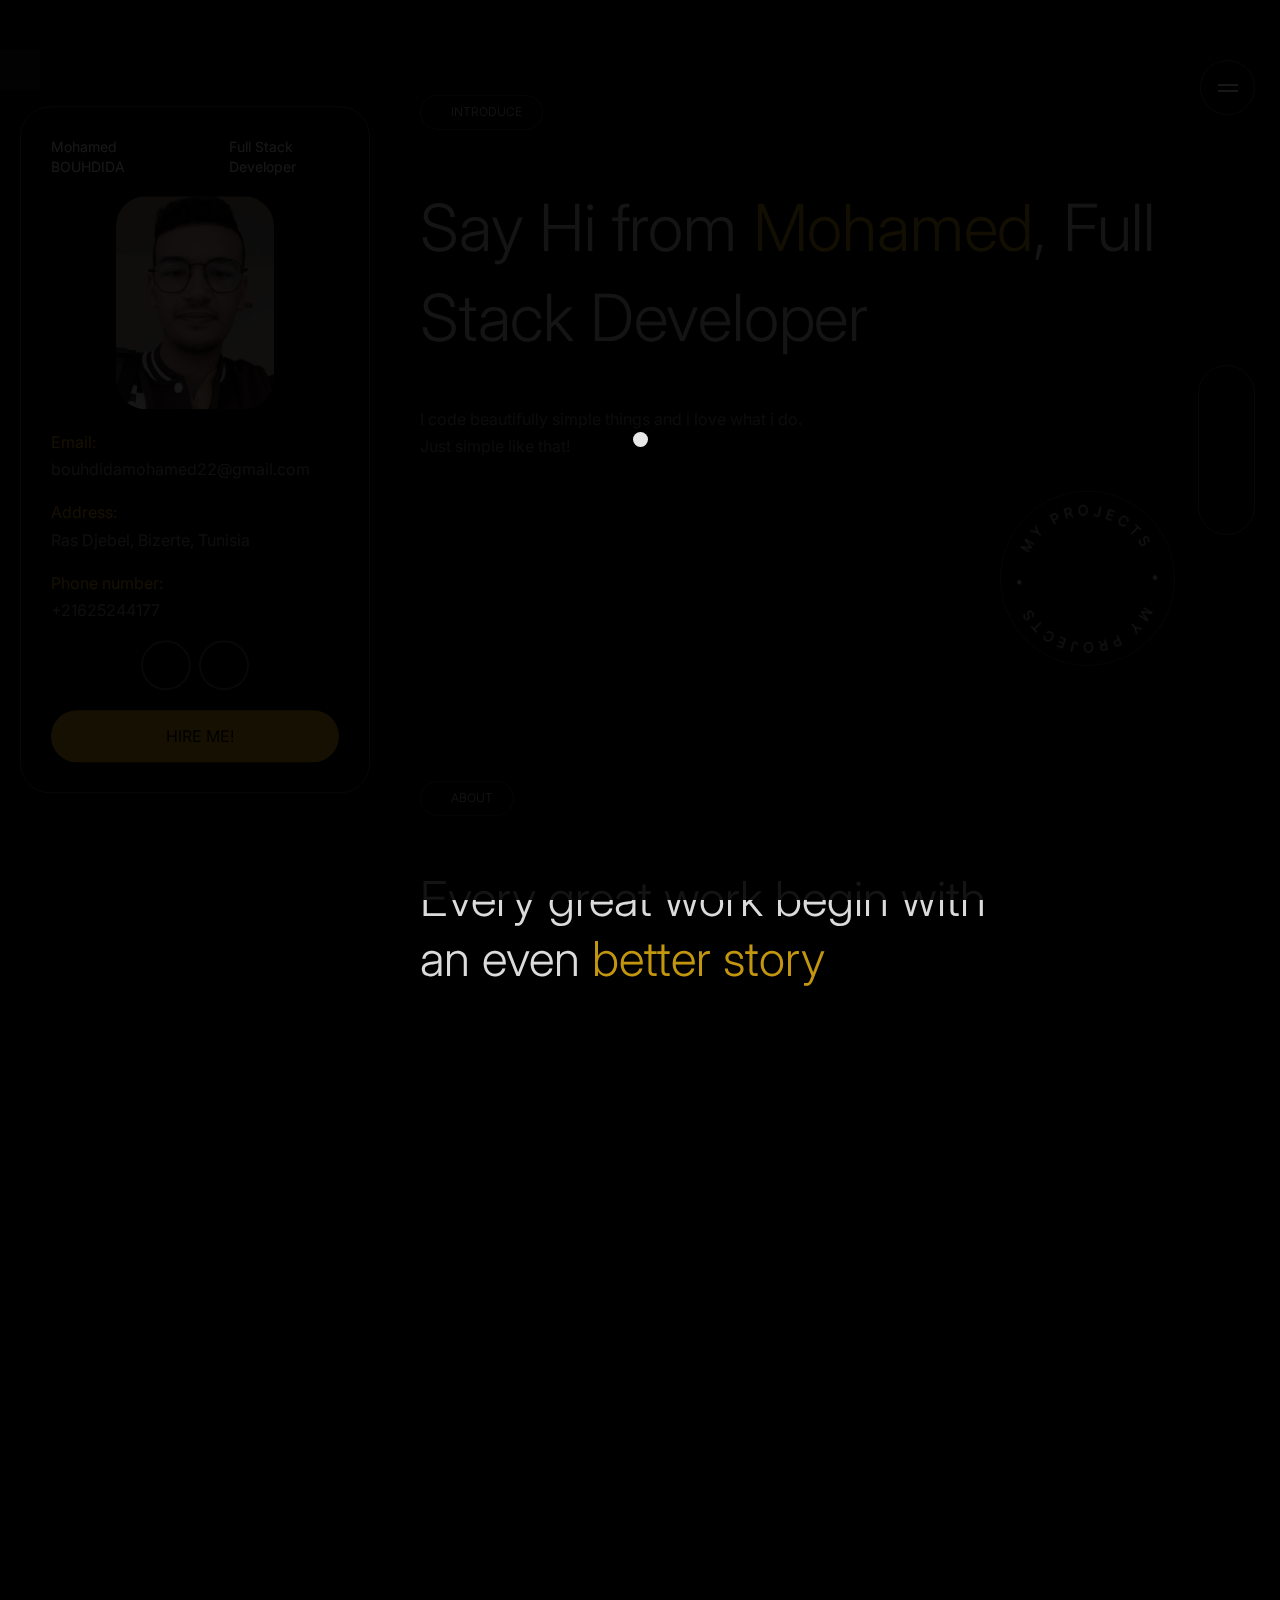
==== index.html @ 8f3cb725 "add projects" ====
<!DOCTYPE html>
<html lang="en">

<!-- Mirrored from wordpressriverthemes.com/HTML/drake/ by HTTrack Website Copier/3.x [XR&CO'2014], Sat, 18 Mar 2023 18:01:01 GMT -->

<head>
  <meta charset="UTF-8">
  <meta http-equiv="X-UA-Compatible" content="IE=edge">
  <meta name="viewport" content="width=device-width, initial-scale=1.0">
  <title>My Personnal Portfolio</title>
  <link rel="icon" type="image/x-icon" href="assets/images/favicon.png">

  <link rel="preconnect" href="https://fonts.googleapis.com/">
  <link rel="preconnect" href="https://fonts.gstatic.com/" crossorigin>
  <link href="https://fonts.googleapis.com/css2?family=Inter:wght@100;200;300;400;500;600;700;800;900&amp;display=swap"
    rel="stylesheet">

  <link rel="stylesheet" href="assets/css/line-awesome.min.css">
  <link href="assets/css/bootstrap.min.css" rel="stylesheet">
  <link rel="stylesheet" href="assets/css/owl.carousel.min.css">
  <link rel="stylesheet" href="assets/css/owl.theme.default.min.css">
  <link rel="stylesheet" href="assets/css/animate.min.css">
  <link rel="stylesheet" href="assets/css/smooth-scrollbar.css">
  <link rel="stylesheet" href="assets/css/lightbox.min.css">
  <link rel="stylesheet" href="assets/css/style.css">
  <link rel="stylesheet" href="assets/css/responsive.css">
</head>

<body class="home1-page">
  <video class="body-overlay" muted autoplay loop>
    <source src="assets/images/video1.mp4" type="video/mp4">
  </video>
  <div class="page-loader">
    <div class="bounceball"></div>
  </div>
  <span class="icon-menu">
    <span class="bar"></span>
    <span class="bar"></span>
  </span>
  <div class="global-color">
    <span class="setting-toggle">
      <i class="las la-cog"></i>
    </span>
    <div class="inner">
      <div class="overlay"></div>
      <div class="global-color-option">
        <span class="close-settings">
          <i class="las la-times"></i>
        </span>
        <h2>Configuration</h2>
        <div class="global-color-option-inner">
          <p>Colors</p>
          <div class="color-boxed">
            <a href="#" class="clr-active" onclick="color2();"></a>
            <a href="#" onclick="color1();"></a>
            <a href="#" onclick="color3();"></a>
            <a href="#" onclick="color4();"></a>
            <a href="#" onclick="color5();"></a>
            <a href="#" onclick="color6();"></a>
            <a href="#" onclick="color7();"></a>
            <a href="#" onclick="color8();"></a>
          </div>

        </div>
      </div>
    </div>
  </div>
  <div class="responsive-sidebar-menu">
    <div class="overlay"></div>
    <div class="sidebar-menu-inner">
      <div class="menu-wrap">
        <p>Menu</p>
        <ul class="menu scroll-nav-responsive d-flex">
          <li>
            <a class="scroll-to" href="#home">
              <i class="las la-home"></i> <span>Home</span>
            </a>
          </li>
          <li>
            <a class="scroll-to" href="#about">
              <i class="lar la-user"></i> <span>About</span>
            </a>
          </li>
          <li>
            <a class="scroll-to" href="#resume">
              <i class="las la-briefcase"></i> <span>Resume</span>
            </a>
          </li>

          <li>
            <a class="scroll-to" href="#skills">
              <i class="las la-shapes"></i> <span>Skills</span>
            </a>
          </li>
          <li>
            <a class="scroll-to" href="#experience">
              <i class="las la-grip-vertical"></i> <span>Experience</span>
            </a>
          </li>
          <li>
            <a class="scroll-to" href="#projects">
              <i class="lar la-comment"></i> <span>Projects</span>
            </a>
          </li>
          <li>
            <a class="scroll-to" href="#certifications">
              <i class="las la-certificate"></i> <span>Certifications</span>
            </a>
          </li>
        </ul>
      </div>
      <div class="sidebar-social">
        <p>Social</p>
        <ul class="social-links d-flex align-items-center">
          <li>
            <a href="https://github.com/MedBouhdida1" target="_blank"><i class="lab la-github"></i></a>
          </li>

          <li>
            <a href="https://www.linkedin.com/in/mohamed-bouhdida-6458b217b/" target="_blank"><i
                class="lab la-linkedin"></i></a>
          </li>
        </ul>
      </div>
    </div>
  </div>
  <ul class="menu scroll-nav d-flex">
    <li>
      <a class="scroll-to" href="#home">
        <span>Home</span> <i class="las la-home"></i>
      </a>
    </li>
    <li>
      <a class="scroll-to" href="#about">
        <span>About</span> <i class="lar la-user"></i>
      </a>
    </li>
    <li>
      <a class="scroll-to" href="#resume">
        <span>Resume</span> <i class="las la-briefcase"></i>
      </a>
    </li>

    <li>
      <a class="scroll-to" href="#skills">
        <span>Skills</span> <i class="las la-shapes"></i>
      </a>
    </li>

    <li>
      <a class="scroll-to" href="#experience">
        <span>Experience</span> <i class="lar la-comment"></i>
      </a>
    </li>
    <li>
      <a class="scroll-to" href="#projects">
        <span>Projects</span> <i class="las la-envelope"></i>
      </a>
    </li>
    <li>
      <a class="scroll-to" href="#certifications">
        <span>Certifications</span> <i class="las la-certificate"></i>
      </a>
    </li>
  </ul>
  <div class="left-sidebar">
    <div class="sidebar-header d-flex align-items-center justify-content-between">
      <span class="designation">Mohamed BOUHDIDA</span>
      <span class="designation">Full Stack Developer</span>
    </div>
    <img class="me" src="assets/images/profil.jpg" alt="Me">
    <span class="contact">Email: </span>
    <p class="email"><a href="mailto:bouhdidamohamed22@gmail.com">bouhdidamohamed22@gmail.com</a></p>
    <span class="contact">Address: </span>
    <p class="address">Ras Djebel, Bizerte, Tunisia</p>
    <span class="contact">Phone number: </span>

    <p class="address"><a href="tel:+25216244177">+21625244177</a></p>
    <ul class="social-profile d-flex align-items-center flex-wrap justify-content-center">
      <li>
        <a href="https://www.linkedin.com/in/mohamed-bouhdida-6458b217b/" target="_blank"><i
            class="lab la-linkedin"></i></a>
      </li>

      <li>
        <a href="https://github.com/MedBouhdida1" target="_blank"><i class="lab la-github"></i></a>
      </li>
    </ul>
    <a href="mailto:bouhdidamohamed22@gmail.com" class="theme-btn">
      <i class="las la-envelope"></i> Hire Me!
    </a>
  </div>
  <main class="drake-main">
    <div id="smooth-wrapper">
      <div id="smooth-content">
        <div class="left-sidebar">
          <div class="sidebar-header d-flex align-items-center justify-content-between">
            <span class="designation">Mohamed BOUHDIDA</span>
            <span class="designation">Full Stack Developer</span>
          </div>
          <img class="me" src="assets/images/profil.jpg" alt="Me">
          <span class="contact">Email: </span>
          <p class="email"><a href="mailto:bouhdidamohamed22@gmail.com">bouhdidamohamed22@gmail.com</a></p>
          <span class="contact">Address: </span>
          <p class="address">Ras Djebel, Bizerte, Tunisia</p>
          <span class="contact">Phone number: </span>

          <p class="address"><a href="tel:+25216244177">+21625244177</a></p>
          <ul class="social-profile d-flex align-items-center flex-wrap justify-content-center">
            <li>
              <a href="https://www.linkedin.com/in/mohamed-bouhdida-6458b217b/" target="_blank"><i
                  class="lab la-linkedin"></i></a>
            </li>

            <li>
              <a href="https://github.com/MedBouhdida1" target="_blank"><i class="lab la-github"></i></a>
            </li>
          </ul>
          <a href="mailto:bouhdidamohamed22@gmail.com" class="theme-btn">
            <i class="las la-envelope"></i> Hire Me!
          </a>
        </div>
        <section class="hero-section page-section scroll-to-page" id="home">
          <div class="custom-container">
            <div class="hero-content content-width">
              <div class="section-header">
                <h4 class="subtitle scroll-animation" data-animation="fade_from_bottom">
                  <i class="las la-home"></i> Introduce
                </h4>
                <h1 class="scroll-animation" data-animation="fade_from_bottom">Say Hi from <span>Mohamed</span>, Full
                  Stack Developer</h1>
              </div>
              <p class="scroll-animation" data-animation="fade_from_bottom">I code beautifully simple things
                and i love what i do.<br> Just simple like that!</p>
              <a href="#experience" class="go-to-project-btn scroll-to scroll-animation" data-animation="rotate_up">
                <img src="assets/images/round-text.png" alt="Rounded Text">
                <i class="las la-arrow-down"></i>
              </a>

            </div>
          </div>
        </section>
        <section class="about-area page-section scroll-to-page" id="about">
          <div class="custom-container">
            <div class="about-content content-width">
              <div class="section-header">
                <h4 class="subtitle scroll-animation" data-animation="fade_from_bottom">
                  <i class="lar la-user"></i> About
                </h4>
                <h1 class="scroll-animation" data-animation="fade_from_bottom">Every great work begin with<br>
                  an even <span>better story</span></h1>
              </div>
              <!-- Introduction and Objectives -->
              <p class="scroll-animation" data-animation="fade_from_bottom">I'm a second-year engineering student at
                University Sesame, currently seeking an internship as a full stack developer. With experience in
                front-end and back-end technologies. I'm skilled in developing
                and maintaining web applications. I'm a detail-oriented problem-solver and a team player committed to
                delivering high-quality solutions.</p>
            </div>
          </div>
        </section>
        <section class="resume-area page-section scroll-to-page" id="resume">
          <div class="custom-container">
            <div class="resume-content content-width">
              <div class="section-header">
                <h4 class="subtitle scroll-animation" data-animation="fade_from_bottom">
                  <i class="las la-briefcase"></i> Resume
                </h4>
                <h1 class="scroll-animation" data-animation="fade_from_bottom">My <span>Education</span></h1>
              </div>
              <div class="resume-timeline">
                <div class="item scroll-animation" data-animation="fade_from_right">
                  <span class="date">2021 - Present</span>
                  <h2>Higher School of Applied Sciences and Management <br>-Sesame University-</h2>
                  <p>Software engineering</p>

                </div>
                <div class="item scroll-animation" data-animation="fade_from_right">
                  <span class="date">2018 - 2021</span>
                  <h2>Higher Institute of Technological Studies of Bizerte <br>-ISET Bizerte-</h2>
                  <p>Applied Degree in Mechanical engineering</p>

                </div>

              </div>
            </div>
          </div>
        </section>

        <section class="skills-area page-section scroll-to-page" id="skills">
          <div class="custom-container">
            <div class="skills-content content-width">
              <div class="section-header">
                <h4 class="subtitle scroll-animation" data-animation="fade_from_bottom">
                  <i class="las la-shapes"></i> my skills
                </h4>
                <h1 class="scroll-animation" data-animation="fade_from_bottom">My <span>Advantages</span></h1>
              </div>
              <div class="row skills text-center">
                <div class="col-md-3 scroll-animation" data-animation="fade_from_left">
                  <div class="skill">
                    <div class="skill-inner">
                      <img src="assets/images/Angular.png" alt="Figma" width="150px" height="150px">
                      <h1 class="percent">85%</h1>
                    </div>
                    <p class="name">Angular</p>
                  </div>
                </div>
                <div class="col-md-3 scroll-animation" data-animation="fade_from_bottom">
                  <div class="skill">
                    <div class="skill-inner">
                      <img src="assets/images/spring-logo.png" alt="Framer" width="150px" height="150px">
                      <h1 class="percent">80%</h1>
                    </div>
                    <p class="name">Spring boot</p>
                  </div>
                </div>
                <div class="col-md-3 scroll-animation" data-animation="fade_from_top">
                  <div class="skill">
                    <div class="skill-inner">
                      <img src="assets/images/aspnet.png" alt="Webflow" width="150px" height="150px">
                      <h1 class="percent">75%</h1>
                    </div>
                    <p class="name">Asp.net core</p>
                  </div>
                </div>
                <div class="col-md-3 scroll-animation" data-animation="fade_from_right">
                  <div class="skill">
                    <div class="skill-inner">
                      <img src="assets/images/react.png" alt="React" width="150px" height="150px">
                      <h1 class="percent">50%</h1>
                    </div>
                    <p class="name">React</p>
                  </div>
                </div>
                <div class="col-md-3 scroll-animation" data-animation="fade_from_left">
                  <div class="skill">
                    <div class="skill-inner">
                      <img src="assets/images/git.png" alt="WordPress" width="150px" height="150px">
                      <h1 class="percent">95%</h1>
                    </div>
                    <p class="name">Git</p>
                  </div>
                </div>
                <div class="col-md-3 scroll-animation" data-animation="fade_from_bottom">
                  <div class="skill">
                    <div class="skill-inner">
                      <img src="assets/images/Azure-Devops-Logo-Transparent.png" alt="Laravel/PHP" width="150px"
                        height="150px">
                      <h1 class="percent">90%</h1>
                    </div>
                    <p class="name">Azure Devops</p>
                  </div>
                </div>
                <div class="col-md-3 scroll-animation" data-animation="fade_from_bottom">
                  <div class="skill">
                    <div class="skill-inner">
                      <img src="assets/images/docker.png" alt="Laravel/PHP" width="150px" height="150px">
                      <h1 class="percent">60%</h1>
                    </div>
                    <p class="name">Docker</p>
                  </div>
                </div>
                <div class="col-md-3 scroll-animation" data-animation="fade_from_bottom">
                  <div class="skill">
                    <div class="skill-inner">
                      <img src="assets/images/mysql.png" alt="Laravel/PHP" width="150px" height="150px">
                      <h1 class="percent">80%</h1>
                    </div>
                    <p class="name">MySql</p>
                  </div>
                </div>
                <div class="col-md-3 scroll-animation" data-animation="fade_from_bottom">
                  <div class="skill">
                    <div class="skill-inner">
                      <img src="assets/images/Mongo.png" alt="Laravel/PHP" width="150px" height="150px">
                      <h1 class="percent">50%</h1>
                    </div>
                    <p class="name">MongoDB</p>
                  </div>
                </div>
                <div class="col-md-3 scroll-animation" data-animation="fade_from_bottom">
                  <div class="skill">
                    <div class="skill-inner">
                      <img src="assets/images/flutter.png" alt="Laravel/PHP" width="150px" height="150px">
                      <h1 class="percent">60%</h1>
                    </div>
                    <p class="name">Flutter</p>
                  </div>
                </div>
              </div>
            </div>
          </div>
        </section>
        <section class="testimonial-area page-section scroll-to-page" id="experience">
          <div class="custom-container">
            <div class="testimonial-content content-width">
              <div class="section-header">
                <h4 class="subtitle scroll-animation" data-animation="fade_from_bottom">
                  <i class="lar la-comment"></i> Experience
                </h4>

                <div class="author d-flex align-items-center">
                  <div class="right">
                    <h1 class="scroll-animation" data-animation="fade_from_bottom">My <span>Experience</span></h1>

                    <h3 class="scroll-animation" data-animation="fade_from_bottom">Summer internship :</h3>
                    <p class="designation company scroll-animation" data-animation="fade_from_bottom"><span>Designet
                        Agency</span></p>
                    <p class="designation date scroll-animation" data-animation="fade_from_bottom">Juillet 2022-Aout
                      2022 | 2 mois </p><br>
                    <p class="designation desciption scroll-animation" data-animation="fade_from_bottom">As a software
                      developer, I developed a job posting
                      application that allows companies to post job offers and job seekers to apply to those jobs. The
                      application is a web-based platform that streamlines the hiring process for companies and job
                      seekers, offering a user-friendly interface and a range of features to make it easy to find and
                      apply for jobs.</p>
                  </div>
                </div>
              </div>
              <div class="testimonial-slider-wrap scroll-animation" data-animation="fade_from_bottom">
                <div class="owl-carousel testimonial-slider owl-theme carousel1">

                  <div class="testimonial-item portfolio-items">

                    <div class="testimonial-item-inner portfolio-item">
                      <div class="portfolio-item-inner">
                        <a href="assets/images/homepage.jpg" data-lightbox="example-2">
                          <img src="assets/images/homepage.jpg" alt="portfolio">

                        </a>
                        <ul class="portfolio-categories ff" style="margin-top: 50px;">
                          <li>
                            <a>Angular</a>
                          </li>
                          <li>
                            <a>Spring
                              Boot</a>
                          </li>
                          <li>
                            <a>MySql</a>
                          </li>
                        </ul>
                      </div>

                    </div>
                  </div>
                  <div class="testimonial-item portfolio-items">

                    <div class="testimonial-item-inner portfolio-item">
                      <div class="portfolio-item-inner item1">
                        <a href="assets/images/offrepage.jpg" data-lightbox="example-2">

                          <img src="assets/images/offrepage.jpg" alt="portfolio">
                        </a>
                        <ul class="portfolio-categories ff" style="margin-top: 50px;">
                          <li>
                            <a>Angular</a>
                          </li>
                          <li>
                            <a>Spring Boot</a>
                          </li>
                          <li>
                            <a>MySql</a>
                          </li>
                        </ul>
                      </div>

                    </div>
                  </div>
                  <div class="testimonial-item portfolio-items">

                    <div class="testimonial-item-inner portfolio-item">
                      <div class="portfolio-item-inner item2">
                        <a href="assets/images/offredesc.jpg" data-lightbox="example-2">

                          <img src="assets/images/offredesc.jpg" alt="portfolio">
                        </a>
                        <ul class="portfolio-categories ff" style="margin-top: 50px;">
                          <li>
                            <a>Angular</a>
                          </li>
                          <li>
                            <a>Spring Boot</a>
                          </li>
                          <li>
                            <a>MySql</a>
                          </li>
                        </ul>
                      </div>

                    </div>
                  </div>
                  <div class="testimonial-item portfolio-items">

                    <div class="testimonial-item-inner portfolio-item">
                      <div class="portfolio-item-inner item2">
                        <a href="assets/images/modifoffre.jpg" data-lightbox="example-2">

                          <img src="assets/images/modifoffre.jpg" alt="portfolio">
                        </a>
                        <ul class="portfolio-categories ff" style="margin-top: 50px;">
                          <li>
                            <a>Angular</a>
                          </li>
                          <li>
                            <a>Spring Boot</a>
                          </li>
                          <li>
                            <a>MySql</a>
                          </li>
                        </ul>
                      </div>

                    </div>
                  </div>
                  <div class="testimonial-item portfolio-items">

                    <div class="testimonial-item-inner portfolio-item">
                      <div class="portfolio-item-inner ">
                        <a href="assets/images/postulation.jpg" data-lightbox="example-2">

                          <img src="assets/images/postulation.jpg" alt="portfolio">
                        </a>
                        <ul class="portfolio-categories ff" style="margin-top: 50px;">
                          <li>
                            <a>Angular</a>
                          </li>
                          <li>
                            <a>Spring Boot</a>
                          </li>
                          <li>
                            <a>MySql</a>
                          </li>
                        </ul>
                      </div>

                    </div>
                  </div>
                  <div class="testimonial-item portfolio-items">

                    <div class="testimonial-item-inner portfolio-item">
                      <div class="portfolio-item-inner ">
                        <a href="assets/images/admin1.jpg" data-lightbox="example-2">

                          <img src="assets/images/admin1.jpg" alt="portfolio">
                        </a>
                        <ul class="portfolio-categories ff" style="margin-top: 50px;">
                          <li>
                            <a>Angular</a>
                          </li>
                          <li>
                            <a>Spring Boot</a>
                          </li>
                          <li>
                            <a>MySql</a>
                          </li>
                        </ul>
                      </div>

                    </div>
                  </div>
                  <div class="testimonial-item portfolio-items">

                    <div class="testimonial-item-inner portfolio-item">
                      <div class="portfolio-item-inner ">
                        <a href="assets/images/admin2.jpg" data-lightbox="example-2">

                          <img src="assets/images/admin2.jpg" alt="portfolio">
                        </a>
                        <ul class="portfolio-categories ff" style="margin-top: 50px;">
                          <li>
                            <a>Angular</a>
                          </li>
                          <li>
                            <a>Spring Boot</a>
                          </li>
                          <li>
                            <a>MySql</a>
                          </li>
                        </ul>
                      </div>

                    </div>
                  </div>
                  <div class="testimonial-item portfolio-items">

                    <div class="testimonial-item-inner portfolio-item">
                      <div class="portfolio-item-inner ">
                        <a href="assets/images/admin3.jpg" data-lightbox="example-2">

                          <img src="assets/images/admin3.jpg" alt="portfolio">
                        </a>
                        <ul class="portfolio-categories ff" style="margin-top: 50px;">
                          <li>
                            <a>Angular</a>
                          </li>
                          <li>
                            <a>Spring Boot</a>
                          </li>
                          <li>
                            <a>MySql</a>
                          </li>
                        </ul>
                      </div>

                    </div>
                  </div>



                </div>
                <div class="testimonial-footer-nav">
                  <div class="testimonial-nav d-flex align-items-center justify-content-center">
                    <button class="prev1"><i class="las la-angle-left"></i></button>
                    <div id="testimonial-slide-count"></div>
                    <button class="next1"><i class="las la-angle-right"></i></button>
                  </div>
                </div>

              </div>

            </div>
          </div>
        </section>
        <section class="testimonial-area page-section scroll-to-page" id="projects">
          <div class="custom-container">
            <div class="testimonial-content content-width">
              <div class="section-header">
                <h4 class="subtitle scroll-animation" data-animation="fade_from_bottom">
                  <i class="lar la-comment"></i> Academic Projects
                </h4>

                <div class="author d-flex align-items-center">
                  <div class="right">
                    <h1 class="scroll-animation" data-animation="fade_from_bottom">My <span>Projects</span></h1>

                    <h3 class="scroll-animation" data-animation="fade_from_bottom">Coachify:
                    </h3>
                    <p class="designation company scroll-animation" data-animation="fade_from_bottom"><span> A Web App
                        Connecting Gamers with Expert Coaches</span></p>

                    <br>
                    <p class="designation desciption scroll-animation" data-animation="fade_from_bottom">I developed a
                      web application
                      that caters to gaming coaches and
                      gamers alike. The platform allows coaches to add coaching services for specific games they are
                      proficient in. Gamers can browse through the available services and apply for coaching lessons to
                      improve their skills in the game they choose. The platform aims to connect coaches and gamers in a
                      streamlined and efficient manner, enhancing the overall gaming experience for both parties.</p>
                  </div>
                </div>
              </div>
              <div class="testimonial-slider-wrap scroll-animation" data-animation="fade_from_bottom">
                <div class="carousel2 owl-carousel testimonial-slider owl-theme">

                  <div class="testimonial-item portfolio-items">

                    <div class="testimonial-item-inner portfolio-item">
                      <div class="portfolio-item-inner">
                        <a href="assets/images/Coach1.PNG" data-lightbox="example-3">

                          <img src="assets/images/Coach1.PNG" alt="portfolio">
                        </a>
                        <ul class="portfolio-categories ff" style="margin-top: 50px;">
                          <li>
                            <a>Angular</a>
                          </li>
                          <li>
                            <a>Asp.net core</a>
                          </li>
                          <li>
                            <a>SQL Server</a>
                          </li>
                        </ul>
                      </div>

                    </div>
                  </div>
                  <div class="testimonial-item portfolio-items">

                    <div class="testimonial-item-inner portfolio-item">
                      <div class="portfolio-item-inner">
                        <a href="assets/images/Coach2.PNG" data-lightbox="example-3">

                          <img src="assets/images/Coach2.PNG" alt="portfolio">
                        </a>
                        <ul class="portfolio-categories ff" style="margin-top: 50px;">
                          <li>
                            <a>Angular</a>
                          </li>
                          <li>
                            <a>Asp.net core</a>
                          </li>
                          <li>
                            <a>SQL Server</a>
                          </li>
                        </ul>
                      </div>

                    </div>
                  </div>
                  <div class="testimonial-item portfolio-items">

                    <div class="testimonial-item-inner portfolio-item">
                      <div class="portfolio-item-inner">
                        <a href="assets/images/Coach3.PNG" data-lightbox="example-3">

                          <img src="assets/images/Coach3.PNG" alt="portfolio">
                        </a>
                        <ul class="portfolio-categories ff" style="margin-top: 50px;">
                          <li>
                            <a>Angular</a>
                          </li>
                          <li>
                            <a>Asp.net core</a>
                          </li>
                          <li>
                            <a>SQL Server</a>
                          </li>
                        </ul>
                      </div>

                    </div>
                  </div>
                  <div class="testimonial-item portfolio-items">

                    <div class="testimonial-item-inner portfolio-item">
                      <div class="portfolio-item-inner">
                        <a href="assets/images/Coach4.PNG" data-lightbox="example-3">

                          <img src="assets/images/Coach4.PNG" alt="portfolio">
                        </a>
                        <ul class="portfolio-categories ff" style="margin-top: 50px;">
                          <li>
                            <a>Angular</a>
                          </li>
                          <li>
                            <a>Asp.net core</a>
                          </li>
                          <li>
                            <a>SQL Server</a>
                          </li>
                        </ul>
                      </div>

                    </div>
                  </div>
                  <div class="testimonial-item portfolio-items">

                    <div class="testimonial-item-inner portfolio-item">
                      <div class="portfolio-item-inner">
                        <a href="assets/images/Coach5.PNG" data-lightbox="example-3">

                          <img src="assets/images/Coach5.PNG" alt="portfolio">
                        </a>
                        <ul class="portfolio-categories ff" style="margin-top: 50px;">
                          <li>
                            <a>Angular</a>
                          </li>
                          <li>
                            <a>Asp.net core</a>
                          </li>
                          <li>
                            <a>SQL Server</a>
                          </li>
                        </ul>
                      </div>

                    </div>
                  </div>
                  <div class="testimonial-item portfolio-items">

                    <div class="testimonial-item-inner portfolio-item">
                      <div class="portfolio-item-inner">
                        <a href="assets/images/Coach6.PNG" data-lightbox="example-3">

                          <img src="assets/images/Coach6.PNG" alt="portfolio">
                        </a>
                        <ul class="portfolio-categories ff" style="margin-top: 50px;">
                          <li>
                            <a>Angular</a>
                          </li>
                          <li>
                            <a>Asp.net core</a>
                          </li>
                          <li>
                            <a>SQL Server</a>
                          </li>
                        </ul>
                      </div>

                    </div>
                  </div>
                  <div class="testimonial-item portfolio-items">

                    <div class="testimonial-item-inner portfolio-item">
                      <div class="portfolio-item-inner">
                        <a href="assets/images/Coach7.PNG" data-lightbox="example-3">

                          <img src="assets/images/Coach7.PNG" alt="portfolio">
                        </a>
                        <ul class="portfolio-categories ff" style="margin-top: 50px;">
                          <li>
                            <a>Angular</a>
                          </li>
                          <li>
                            <a>Asp.net core</a>
                          </li>
                          <li>
                            <a>SQL Server</a>
                          </li>
                        </ul>
                      </div>

                    </div>
                  </div>

                </div>
                <div class="testimonial-footer-nav">
                  <div class="testimonial-nav d-flex align-items-center justify-content-center">
                    <button class="prev2"><i class="las la-angle-left"></i></button>
                    <div id="testimonial-slide-count1"></div>
                    <button class="next2"><i class="las la-angle-right"></i></button>
                  </div>
                </div>

              </div>

            </div>
          </div>
          <div class="custom-container">
            <div class="testimonial-content content-width">
              <div class="section-header">

                <div class="author d-flex align-items-center">
                  <div class="right">

                    <h3 class="scroll-animation" data-animation="fade_from_bottom">Task tracker :
                    </h3>
                    <p class="designation company scroll-animation" data-animation="fade_from_bottom"><span> A Web App
                        Connecting Gamers with Expert Coaches</span></p>

                    <br>
                    <p class="designation desciption scroll-animation" data-animation="fade_from_bottom">I developed an
                      application that helps businesses manage projects efficiently. With Task
                      Tracker, you can create projects and add employees to each project. You can then assign tasks to
                      individual employees, track their progress, and monitor project completion. This application is an
                      ideal solution for organizations looking to streamline their project management processes, improve
                      team collaboration, and increase productivity. Task Tracker simplifies project planning,
                      execution, and monitoring, making it an indispensable tool for businesses of all sizes.</p>
                  </div>
                </div>
              </div>
              <div class="testimonial-slider-wrap scroll-animation" data-animation="fade_from_bottom">
                <div class="carousel3 owl-carousel testimonial-slider owl-theme">

                  <div class="testimonial-item portfolio-items">

                    <div class="testimonial-item-inner portfolio-item">
                      <div class="portfolio-item-inner">
                        <a href="assets/images/ppg1.png" data-lightbox="example-4">

                          <img src="assets/images/ppg1.png" alt="portfolio">
                        </a>
                        <ul class="portfolio-categories ff" style="margin-top: 50px;">
                          <li>
                            <a>Flask</a>
                          </li>
                          <li>
                            <a>Flutter</a>
                          </li>
                          <li>
                            <a>MySql</a>
                          </li>
                        </ul>
                      </div>

                    </div>
                  </div>
                  <div class="testimonial-item portfolio-items">

                    <div class="testimonial-item-inner portfolio-item">
                      <div class="portfolio-item-inner">
                        <a href="assets/images/ppg2.png" data-lightbox="example-4">

                          <img src="assets/images/ppg2.png" alt="portfolio">
                        </a>
                        <ul class="portfolio-categories ff" style="margin-top: 50px;">
                          <li>
                            <a>Flask</a>
                          </li>
                          <li>
                            <a>Flutter</a>
                          </li>
                          <li>
                            <a>MySql</a>
                          </li>
                        </ul>
                      </div>

                    </div>
                  </div>
                  <div class="testimonial-item portfolio-items">

                    <div class="testimonial-item-inner portfolio-item">
                      <div class="portfolio-item-inner">
                        <a href="assets/images/ppg3.jpg" data-lightbox="example-4">
                          <div class="d-flex justify-content-center">

                            <img class="mobile-img" src="assets/images/ppg3.jpg" alt="portfolio">
                          </div>
                        </a>
                        <ul class="portfolio-categories ff" style="margin-top: 50px;">
                          <li>
                            <a>Flask</a>
                          </li>
                          <li>
                            <a>Flutter</a>
                          </li>
                          <li>
                            <a>MySql</a>
                          </li>
                        </ul>
                      </div>

                    </div>
                  </div>
                  <div class="testimonial-item portfolio-items">

                    <div class="testimonial-item-inner portfolio-item">
                      <div class="portfolio-item-inner">
                        <a href="assets/images/ppg4.jpg" data-lightbox="example-4">
                          <div class="d-flex justify-content-center">

                            <img class="mobile-img" src="assets/images/ppg4.jpg" alt="portfolio">
                          </div>
                        </a>
                        <ul class="portfolio-categories ff" style="margin-top: 50px;">
                          <li>
                            <a>Flask</a>
                          </li>
                          <li>
                            <a>Flutter</a>
                          </li>
                          <li>
                            <a>MySql</a>
                          </li>
                        </ul>
                      </div>

                    </div>
                  </div>
                  <div class="testimonial-item portfolio-items">

                    <div class="testimonial-item-inner portfolio-item">
                      <div class="portfolio-item-inner">
                        <a href="assets/images/ppg5.png" data-lightbox="example-4">
                          <div class="text-center">

                            <img src="assets/images/ppg5.png" alt="portfolio">
                          </div>
                        </a>
                        <ul class="portfolio-categories ff" style="margin-top: 50px;">
                          <li>
                            <a>Flask</a>
                          </li>
                          <li>
                            <a>Flutter</a>
                          </li>
                          <li>
                            <a>MySql</a>
                          </li>
                        </ul>
                      </div>

                    </div>
                  </div>


                </div>
                <div class="testimonial-footer-nav ">
                  <div class="testimonial-nav d-flex align-items-center justify-content-center">
                    <button class="prev3"><i class="las la-angle-left"></i></button>
                    <div id="testimonial-slide-count2"></div>
                    <button class="next3"><i class="las la-angle-right"></i></button>
                  </div>
                </div>

              </div>

            </div>
          </div>
        </section>


        <section class="portfolio-area page-section scroll-to-page" id="certifications">
          <div class="custom-container">
            <div class="portfolio-content content-width">
              <div class="section-header">
                <h4 class="subtitle scroll-animation" data-animation="fade_from_bottom">
                  <i class="las la-grip-vertical"></i> Certifications
                </h4>
                <h1 class="scroll-animation" data-animation="fade_from_bottom">My <span>Certifications</span></h1>
              </div>

              <div class="row portfolio-items">

                <div class="col-md-12 scroll-animation" data-animation="fade_from_bottom">

                  <div class="portfolio-item portfolio-full">
                    <h2><a>IT Specialist Java</a></h2>


                    <div class="portfolio-item-inner certif">

                      <a href="assets/images/Java.PNG" data-lightbox="example-1">

                        <img src="assets/images/Java.PNG" alt="Portfolio">
                      </a>

                    </div>
                  </div>
                </div>

                <div class="col-md-12 scroll-animation" data-animation="fade_from_bottom">

                  <div class="portfolio-item portfolio-full">
                    <h2><a>IT Specialist Databases</a></h2>


                    <div class="portfolio-item-inner certif">

                      <a href="assets/images/Databases.PNG" data-lightbox="example-1">

                        <img src="assets/images/Databases.PNG" alt="Portfolio">
                      </a>

                    </div>
                  </div>
                </div>
                <div class="col-md-12 scroll-animation" data-animation="fade_from_bottom">

                  <div class="portfolio-item portfolio-full">
                    <h2><a>IT Specialist HTML and CSS</a>
                    </h2>


                    <div class="portfolio-item-inner certif">

                      <a href="assets/images/Htmlcss.PNG" data-lightbox="example-1">

                        <img src="assets/images/Htmlcss.PNG" alt="Portfolio">
                      </a>

                    </div>
                  </div>
                </div>
                <div class="col-md-12 scroll-animation" data-animation="fade_from_bottom">

                  <div class="portfolio-item portfolio-full">
                    <h2><a>Scrum Foundation
                        Professional Certifcate
                      </a>
                    </h2>


                    <div class="portfolio-item-inner certif">

                      <a href="assets/images/ScrumCertificate_1.jpg" data-lightbox="example-1">

                        <img src="assets/images/ScrumCertificate_1.jpg" alt="Portfolio">
                      </a>

                    </div>

                  </div>

                </div>



              </div>

            </div>

          </div>

        </section>



      </div>
    </div>
  </main>
  <script data-cfasync="false" src="../../cdn-cgi/scripts/5c5dd728/cloudflare-static/email-decode.min.js"></script>
  <script src="assets/js/jquery.js"></script>
  <script src="assets/js/bootstrap.bundle.min.js"></script>
  <script src="assets/js/owl.carousel.js"></script>
  <script src="assets/js/gsap.min.js"></script>
  <script src="assets/js/ScrollTrigger.min.js"></script>
  <script src="assets/js/ScrollToPlugin.min.js"></script>
  <script src="assets/js/lightbox.min.js"></script>
  <script src="assets/js/main.js"></script>
  <script src="assets/js/ajax-form.js"></script>
  <script src="assets/js/color.js"></script>
  <script defer src="https://static.cloudflareinsights.com/beacon.min.js/vaafb692b2aea4879b33c060e79fe94621666317369993"
    integrity="sha512-0ahDYl866UMhKuYcW078ScMalXqtFJggm7TmlUtp0UlD4eQk0Ixfnm5ykXKvGJNFjLMoortdseTfsRT8oCfgGA=="
    data-cf-beacon='{"rayId":"7a9f60df6a8a4202","version":"2023.2.0","r":1,"token":"52ad871770524b3e8ca1e53094efe67a","si":100}'
    crossorigin="anonymous"></script>
</body>

<!-- Mirrored from wordpressriverthemes.com/HTML/drake/ by HTTrack Website Copier/3.x [XR&CO'2014], Sat, 18 Mar 2023 18:01:15 GMT -->

</html>
---- assets/css/smooth-scrollbar.css ----
scrollbar,[scrollbar],[data-scrollbar]{display:block;position:relative;overflow:scroll}scrollbar .scroll-content,[scrollbar] .scroll-content,[data-scrollbar] .scroll-content{-webkit-transform:translate3d(0,0,0);transform:translate3d(0,0,0);will-change:transform}scrollbar.scrolling .scroll-content,[scrollbar].scrolling .scroll-content,[data-scrollbar].scrolling .scroll-content{pointer-events:none}scrollbar.scrolling .scroll-content .scroll-content,[scrollbar].scrolling .scroll-content .scroll-content,[data-scrollbar].scrolling .scroll-content .scroll-content{pointer-events:auto}scrollbar .scrollbar-track,[scrollbar] .scrollbar-track,[data-scrollbar] .scrollbar-track{position:absolute;opacity:0;z-index:1;-webkit-transition:opacity .5s 1s ease-out,background .5s ease-out;transition:opacity .5s 1s ease-out,background .5s ease-out;background:0 0}scrollbar .scrollbar-track.show,[scrollbar] .scrollbar-track.show,[data-scrollbar] .scrollbar-track.show,scrollbar .scrollbar-track:hover,[scrollbar] .scrollbar-track:hover,[data-scrollbar] .scrollbar-track:hover{opacity:1;-webkit-transition-delay:0s;transition-delay:0s}scrollbar .scrollbar-track:hover,[scrollbar] .scrollbar-track:hover,[data-scrollbar] .scrollbar-track:hover{background:rgba(222,222,222,.75)}scrollbar .scrollbar-track-x,[scrollbar] .scrollbar-track-x,[data-scrollbar] .scrollbar-track-x{bottom:0;left:0;width:100%;height:8px}scrollbar .scrollbar-track-y,[scrollbar] .scrollbar-track-y,[data-scrollbar] .scrollbar-track-y{top:0;right:0;width:8px;height:100%}scrollbar .scrollbar-thumb,[scrollbar] .scrollbar-thumb,[data-scrollbar] .scrollbar-thumb{position:absolute;top:0;left:0;width:8px;height:8px;background:rgba(0,0,0,.5);border-radius:4px}
---- assets/css/style.css ----
:root {
    --primary_color: #e4af12
}

*,
*::before,
*::after {
    margin: 0;
    padding: 0;
    box-sizing: border-box
}

body {
    font-family: inter, sans-serif;
    font-size: 16px;
    scroll-behavior: smooth;
    color: #999;
    background: #1f1f1f;
    line-height: 1.7;
    overflow-x: hidden;
    height: 100vh
}

.bg-white {
    background: #fff
}

.email {
    font-size: 16px;
}

.email a,
.address a {
    color: #999;
}

.email a:hover,
.address a:hover {
    color: #0d6efd;
}

.contact {
    color: var(--primary_color);
}

img {
    max-width: 100%
}

a {
    text-decoration: none
}

.text-right {
    text-align: right
}

ul {
    list-style: none;
    margin: 0;
    padding: 0
}

.content-width {
    max-width: 770px;
    width: 100%;
    margin-left: auto
}

.theme-btn {
    background: var(--primary_color);
    color: #000;
    display: block;
    text-align: center;
    padding: 11px 58px 10px;
    display: inline-flex;
    align-items: center;
    border-radius: 30px;
    justify-content: center;
    text-transform: uppercase;
    border: none;
    transition: .3s;
    cursor: pointer;
    border: 2px solid var(--primary_color)
}

.theme-btn i {
    font-size: 24px;
    margin-right: 10px;
    display: block;
    margin-bottom: 3px
}

.theme-btn:hover {
    background: 0 0;
    color: var(--primary_color)
}

.custom-container {
    max-width: 1130px;
    padding: 0 15px;
    margin: auto
}

.subtitle {
    font-size: 12px;
    color: #fff;
    text-transform: uppercase;
    font-weight: 300;
    margin: 0;
    border: 1px solid #565656;
    padding: 9px 20px;
    border-radius: 30px;
    margin-bottom: 53px;
    display: inline-flex;
    align-items: center
}

.subtitle i {
    margin-bottom: 1px;
    font-size: 14px;
    margin-right: 10px
}

.page-loader {
    position: fixed;
    left: 0;
    top: 0;
    width: 100%;
    height: 100%;
    z-index: 10000;
    background: #000;
    display: flex;
    align-items: center;
    justify-content: center
}

.page-loader .bounceball {
    position: relative;
    display: inline-block;
    height: 37px;
    width: 15px
}

.page-loader .bounceball:before {
    position: absolute;
    content: '';
    display: block;
    top: 0;
    width: 15px;
    height: 15px;
    border-radius: 50%;
    background-color: #fff;
    transform-origin: 50%;
    animation: bounceLoader 500ms alternate infinite ease
}

.icon-menu {
    position: absolute;
    right: 25px;
    top: 60px;
    width: 55px;
    height: 55px;
    border-radius: 50%;
    display: flex;
    flex-direction: column;
    border: 1px solid #575757;
    align-items: center;
    justify-content: center;
    gap: 4px;
    cursor: pointer;
    transition: .3s;
    background: #1f1f1f;
    z-index: 99
}

.icon-menu span {
    width: 20px;
    display: block;
    height: 2px;
    background: #fff;
    transition: .3s
}

.icon-menu:hover {
    border-color: var(--primary_color)
}

.icon-menu:hover span {
    background: var(--primary_color)
}

/* 
#scroll-section {}

.scroll-content {}

main.drake-main {} */

.page-section {
    overflow: hidden
}

.menu {
    flex-direction: column;
    border: 1px solid #575757;
    border-radius: 30px;
    position: fixed;
    right: 25px;
    top: 322px;
    text-align: center;
    gap: 20px;
    padding: 24px 0;
    background: #1f1f1f;
    z-index: 20
}

.menu li .scroll-to,
.menu li a {
    display: block;
    position: relative;
    width: 55px;
    transition: .3s;
    color: #999;
    cursor: pointer
}

.menu li a.active,
.menu li a:hover,
.menu li .scroll-to.active,
.menu li .scroll-to:hover {
    color: var(--primary_color)
}

.menu li .scroll-to:hover span,
.menu li a:hover span {
    opacity: 1;
    visibility: visible
}

.menu li .scroll-to i,
.menu li a i {
    font-size: 20px;
    display: block
}

.menu li .scroll-to span,
.menu li a span {
    position: absolute;
    transition: .3s;
    font-size: 12px;
    background: #404042;
    right: 100%;
    color: #fff;
    display: block;
    padding: 3px 8px;
    border-radius: 5px;
    visibility: hidden;
    opacity: 0
}

.menu li .scroll-to span::before,
.menu li a span::before {
    content: '';
    width: 10px;
    height: 10px;
    background: #404042;
    position: absolute;
    right: -3px;
    top: 50%;
    transform: rotate(54deg) skew(-8deg, -39deg);
    margin-top: -5px;
    z-index: -1
}

.responsive-sidebar-menu {
    position: fixed;
    left: 0;
    top: 0;
    width: 100%;
    height: 100%;
    z-index: 99;
    opacity: 0;
    visibility: hidden;
    transition: .2s
}

.responsive-sidebar-menu.active {
    opacity: 1;
    visibility: visible
}

.global-color .inner .overlay,
.responsive-sidebar-menu .overlay {
    position: absolute;
    left: 0;
    top: 0;
    width: 100%;
    height: 100%;
    z-index: -1;
    background: #565656;
    opacity: .5
}

.responsive-sidebar-menu .sidebar-menu-inner {
    max-width: 345px;
    width: 100%;
    margin-left: auto;
    background: #191919;
    height: 100%;
    overflow-x: hidden;
    padding-top: 50px;
    margin-right: -250px;
    transition: .3s
}

.responsive-sidebar-menu.active .sidebar-menu-inner {
    margin-right: 0
}

.responsive-sidebar-menu .sidebar-menu-inner .menu-wrap {
    width: 46%;
    margin: auto
}

.responsive-sidebar-menu .sidebar-menu-inner .menu-wrap p {
    font-size: 18px
}

.responsive-sidebar-menu .sidebar-menu-inner .menu-wrap .menu {
    position: relative;
    right: auto;
    left: 0;
    top: 0;
    transform: translateY(0);
    background: 0 0;
    border-radius: 0;
    border: none;
    margin-bottom: 30px
}

.responsive-sidebar-menu .sidebar-menu-inner .menu-wrap .menu li a {
    display: flex;
    align-items: center;
    gap: 10px
}

.responsive-sidebar-menu .sidebar-menu-inner .menu-wrap .menu li a:hover span {
    color: #fff
}

.responsive-sidebar-menu .sidebar-menu-inner .menu-wrap .menu li a i {
    margin-bottom: 2px
}

.responsive-sidebar-menu .sidebar-menu-inner .menu-wrap .menu li a span {
    position: relative;
    right: 0;
    opacity: 1;
    visibility: visible;
    color: #999;
    background: 0 0;
    margin: 0;
    padding: 0;
    border-radius: 0
}

.responsive-sidebar-menu .sidebar-menu-inner .menu-wrap .menu li a span::before {
    display: none
}

.responsive-sidebar-menu .sidebar-menu-inner .menu-wrap .menu li a.active span {
    color: #fff
}

.responsive-sidebar-menu .sidebar-menu-inner .global-color-option,
.responsive-sidebar-menu .sidebar-menu-inner .sidebar-social {
    width: 46%;
    margin: auto
}

.responsive-sidebar-menu .sidebar-menu-inner .sidebar-social ul {
    gap: 15px
}

.responsive-sidebar-menu .sidebar-menu-inner .sidebar-social ul li a {
    color: #999;
    transition: .3s;
    font-size: 16px
}

.responsive-sidebar-menu .sidebar-menu-inner .sidebar-social ul li a:hover {
    color: var(--primary_color)
}

.global-color {
    position: fixed;
    left: 0;
    top: 50px;
    z-index: 100
}

.global-color .inner {
    position: fixed;
    left: 0;
    top: 0;
    width: 100%;
    height: 100%;
    z-index: 99;
    opacity: 0;
    visibility: hidden;
    transition: .2s
}

.global-color.active .inner {
    opacity: 1;
    visibility: visible
}

.global-color .setting-toggle {
    width: 40px;
    height: 40px;
    display: flex;
    align-items: center;
    justify-content: center;
    font-size: 20px;
    cursor: pointer;
    background: #1f1f1f
}

.global-color .inner .global-color-option .close-settings {
    position: absolute;
    right: 20px;
    top: 20px;
    color: #fff;
    font-size: 20px
}

.global-color .inner .global-color-option .global-color-option-inner p {
    text-transform: uppercase;
    font-size: 13px;
    color: #fff;
    line-height: 1.2;
    margin-bottom: 25px
}

.global-color .inner .global-color-option .global-color-option-inner .themes {
    display: flex;
    flex-wrap: wrap;
    padding-top: 30px
}

.global-color .inner .global-color-option .global-color-option-inner .themes li {
    margin-right: 80px;
    margin-bottom: 55px
}

.global-color .inner .global-color-option .global-color-option-inner .themes li a {
    font-size: 14px;
    color: #fff;
    font-weight: 500;
    display: block;
    line-height: 1.2;
    position: relative
}

.global-color .inner .global-color-option .global-color-option-inner .themes li a::before {
    content: '';
    width: 100%;
    height: 1px;
    background: #fff;
    position: absolute;
    left: 0;
    top: 50%;
    opacity: 0;
    transition: .3s
}

.global-color .inner .global-color-option .global-color-option-inner .themes li a:hover::before,
.global-color .inner .global-color-option .global-color-option-inner .themes li.active a::before {
    opacity: 1
}

.global-color .inner .global-color-option {
    max-width: 1043px;
    width: 100%;
    margin-left: auto;
    background: #191919;
    height: 100%;
    overflow-x: hidden;
    padding-top: 50px;
    margin-right: -400px;
    transition: .4s;
    padding: 134px
}

.global-color .inner .global-color-option h2 {
    color: #fff;
    font-weight: 200;
    font-size: 34px;
    line-height: 1.2;
    margin-bottom: 80px
}

.global-color.active .inner .global-color-option {
    margin-right: 0
}

.global-color .global-color-option .color-boxed {
    display: flex;
    align-items: center;
    flex-wrap: wrap;
    gap: 26px;
    margin-bottom: 105px;
    padding-top: 30px
}

.global-color .global-color-option .color-boxed a {
    display: block;
    width: 30px;
    height: 30px;
    border-radius: 50%;
    position: relative;
    background: #e4af12
}

.global-color .global-color-option .color-boxed a::before {
    content: '';
    border: 1px solid #fff;
    position: absolute;
    border-radius: 50%;
    width: calc(100% + 10px);
    height: calc(100% + 10px);
    left: 50%;
    top: 50%;
    transform: translate(-50%, -50%);
    opacity: 0;
    transition: .3s
}

.global-color .global-color-option .color-boxed a::after {
    content: '';
    position: absolute;
    border: none;
    transform: translate(-50%, -50%);
    width: 4px;
    height: 4px;
    left: 50%;
    top: 50%;
    background: #fff;
    border-radius: 50%;
    opacity: 0
}

.global-color .global-color-option .color-boxed a.clr-active::after,
.global-color .global-color-option .color-boxed a:hover::after,
.global-color .global-color-option .color-boxed a:hover::before,
.global-color .global-color-option .color-boxed a.clr-active::before {
    opacity: 1
}

.global-color .global-color-option .color-boxed a:nth-child(2) {
    background: #28e98c
}

.global-color .global-color-option .color-boxed a:nth-child(3) {
    background: #fe6f1d
}

.global-color .global-color-option .color-boxed a:nth-child(4) {
    background: #14c5fd
}

.global-color .global-color-option .color-boxed a:nth-child(5) {
    background: silver
}

.global-color .global-color-option .color-boxed a:nth-child(6) {
    background: #1338f3
}

.global-color .global-color-option .color-boxed a:nth-child(7) {
    background: #f31313
}

.global-color .global-color-option .color-boxed a:nth-child(8) {
    background: #f9c
}

.global-color .global-color-option .color-boxed a:nth-child(9) {
    background: #cceb00
}

.global-color .global-color-option .color-boxed a i {
    font-size: 14px
}

.header-area {
    background: #1f1f1f;
    position: sticky;
    top: 0;
    z-index: 100;
    padding: 25px 0
}

.header-area .logo {
    display: block
}

.header-area .logo img {
    display: block
}

.header-area nav {
    transition: .3s
}

.header-area nav .nav-menu {
    gap: 25px;
    display: flex
}

.header-area nav .nav-menu li {
    position: relative
}

.header-area nav .nav-menu li .toggle-sub-dropdown,
.header-area nav .nav-menu li .toggle-dropdown {
    display: none;
    width: 35px;
    text-align: center
}

.header-area nav .nav-menu li .dropdown {
    position: absolute;
    left: 0;
    width: 200px;
    background: #000;
    box-shadow: 1px 6px 20px rgb(0 0 0/20%);
    transition: .3s;
    opacity: 0;
    visibility: hidden;
    padding: 5px 0
}

.header-area nav .nav-menu li .dropdown li a {
    padding: 8px 15px;
    line-height: 1.2
}

.header-area nav .nav-menu li:hover>.dropdown {
    opacity: 1;
    visibility: visible
}

.header-area nav .nav-menu li .dropdown li .dropdown {
    left: 100%;
    top: 0
}

.header-area nav .nav-menu li a {
    color: #fff;
    display: block;
    transition: .3s;
    padding: 8px 0
}

.header-area nav .nav-menu li a:hover {
    color: var(--primary_color)
}

.header-area .header-right .show-menu-toggle {
    display: none;
    width: 40px;
    height: 40px;
    border-radius: 4px;
    align-items: center;
    justify-content: center;
    font-size: 20px;
    cursor: pointer;
    color: #fff;
    border: 1px solid rgb(255 255 255/30%);
    margin-left: auto
}

.header-area nav .close-menu {
    display: none;
    cursor: pointer;
    position: absolute;
    right: 30px;
    top: 30px;
    font-size: 25px;
    cursor: pointer;
    color: #fff
}

.section-header h1 {
    font-size: 48px;
    line-height: 60px;
    color: #fff;
    font-weight: 300;
    margin-bottom: 33px
}

.section-header h1 span {
    color: var(--primary_color)
}

.left-sidebar {
    max-width: 485px;
    width: 100%;
    border-radius: 30px;
    border: 1px solid #565656;
    position: fixed;
    left: 20px;
    top: 50%;
    transform: translateY(-50%);
    padding: 50px;
    z-index: 10
}

.drake-main .left-sidebar {
    display: none
}

.left-sidebar>img.me {
    border-radius: 30px;
    display: block;
    margin-bottom: 56px
}

.left-sidebar .sidebar-header {
    margin-bottom: 65px
}

.left-sidebar .sidebar-header .designation {
    max-width: 110px;
    text-align: left;
    color: #fff;
    font-size: 14px;
    font-weight: 400
}

.left-sidebar h2 {
    font-size: 24px;
    color: #fff;
    text-align: center;
    font-weight: 300
}

.left-sidebar .address {
    margin-bottom: 1rem
}

.left-sidebar .copyright {
    font-size: 14px;
    text-align: center;
    margin-bottom: 45px
}

.left-sidebar .social-profile {
    gap: 8px;
    margin-bottom: 118px
}

.left-sidebar .social-profile li a {
    display: block;
    width: 50px;
    height: 50px;
    line-height: 46px;
    text-align: center;
    border: 2px solid #565656;
    border-radius: 50%;
    color: #999;
    font-size: 20px;
    transition: .3s
}

.left-sidebar .social-profile li a:hover {
    color: var(--primary_color);
    border-color: var(--primary_color)
}

.left-sidebar .theme-btn {
    width: 100%
}

.hero-section {
    padding: 68px 0;
    position: relative;
    overflow: hidden
}

.hero-section .hero-content {
    position: relative;
    z-index: 3
}

.hero-section .hero-content h1 {
    font-size: 65px;
    letter-spacing: -.2px;
    line-height: 90px;
    margin-bottom: 43px;
    font-weight: 300
}

.hero-section .hero-content h1 span {
    color: var(--primary_color)
}

.hero-section .hero-content>p {
    max-width: 480px;
    margin-bottom: 31px
}

.hero-section .hero-content .go-to-project-btn {
    width: 175px;
    height: 175px;
    display: flex;
    align-items: center;
    justify-content: center;
    margin-left: auto;
    border-radius: 50%;
    border: 1px solid #575757;
    position: relative;
    overflow: hidden;
    margin-right: 15px
}

.hero-section .hero-content .go-to-project-btn img {
    display: block;
    animation: rotating 6s infinite linear
}

.hero-section .hero-content .go-to-project-btn i {
    position: absolute;
    color: #fff;
    font-size: 40px;
    display: block
}

.hero-section .hero-content .facts {
    gap: 100px;
    margin-top: 55px
}

.hero-section .hero-content .facts h1 {
    font-size: 72px;
    color: var(--primary_color);
    line-height: 56px;
    margin-bottom: 38px
}

.hero-section .hero-content .facts p {
    font-size: 14px;
    line-height: 24px;
    text-transform: uppercase
}

.home1-page,
.home5-page,
.home6-page {
    background: #000
}

.home-3 {
    overflow: hidden
}

.home-3:before {
    content: '';
    background: #000;
    position: absolute;
    left: 0;
    top: 0;
    width: 100%;
    height: 100%;
    z-index: 1;
    opacity: .6
}

.home1-page .menu,
.home5-page .menu,
.home6-page .menu,
.home1-page .icon-menu,
.home5-page .icon-menu,
.home6-page .icon-menu {
    background: #000
}

body .body-overlay {
    position: fixed;
    left: 0;
    top: 0;
    width: 100%;
    height: 100%;
    object-fit: cover;
    z-index: -1
}

.home2-page .body-overlay,
.home3-page .body-overlay {
    opacity: .1
}

.home1-page .body-overlay,
.home4-page .body-overlay,
.home5-page .body-overlay {
    opacity: .3
}

.about-area {
    padding-top: 45px;
    padding-bottom: 90px
}

.about-area .about-content p {
    line-height: 30px;
    max-width: 610px
}

.resume-area {
    padding-top: 90px;
    padding-bottom: 90px
}

.resume-area .resume-content .resume-timeline .item {
    position: relative;
    padding-left: 74px;
    padding-bottom: 68px
}

.resume-area .resume-content .resume-timeline .item:last-child {
    padding-bottom: 0
}

.resume-area .resume-content .resume-timeline .item:last-child::after {
    height: calc(100% - 10px)
}

.resume-area .resume-content .resume-timeline .item::after {
    content: '';
    background: #333;
    width: 1px;
    height: 100%;
    position: absolute;
    left: 0;
    top: 10px;
    z-index: -1
}

.resume-area .resume-content .resume-timeline .item::before {
    content: '';
    position: absolute;
    width: 12px;
    height: 12px;
    background: #656565;
    border-radius: 50%;
    left: -6px;
    top: 7px;
    transition: .3s
}

.resume-area .resume-content .resume-timeline .item .date {
    display: block;
    margin-bottom: 28px;
    transition: .3s
}

.resume-area .resume-content .resume-timeline .item h2 {
    font-size: 24px;
    font-weight: 300;
    margin-bottom: 5px;
    color: #fff
}

.resume-area .resume-content .resume-timeline .item h2 a {
    color: #fff;
    display: block
}

.resume-area .resume-content .resume-timeline .item p {
    font-size: 13px;
    color: #999;
    margin-bottom: 18px
}

.resume-area .resume-content .resume-timeline .item p:last-child {
    margin-bottom: 0
}

.resume-area .resume-content .resume-timeline .item:hover::before {
    background: var(--primary_color)
}

.resume-area .resume-content .resume-timeline .item:hover .date {
    color: var(--primary_color)
}

.services-area {
    padding-top: 90px;
    padding-bottom: 90px
}

.services-items .service-item {
    border: 1px solid #565656;
    border-radius: 20px;
    transition: .3s;
    position: relative;
    padding: 44px 48px 41px;
    margin-bottom: 10px
}

.services-items .service-item:last-child {
    margin-bottom: 0
}

.services-items .service-item h2 {
    font-size: 24px;
    font-weight: 300;
    margin-bottom: 8px;
    color: #fff
}

.services-items .service-item h2 a {
    color: #fff;
    transition: .3s
}

.services-items .service-item:hover {
    border-color: var(--primary_color)
}

.services-items .service-item:hover h2 a {
    color: var(--primary_color)
}

.services-items .service-item p {
    font-size: 14px;
    color: #999;
    margin-bottom: 30px
}

.services-items .service-item .projects {
    font-size: 12px;
    color: #fff;
    text-transform: uppercase;
    display: inline-block
}

.services-items .service-item:hover .projects {
    text-decoration: underline
}

.services-items .service-item i {
    position: absolute;
    font-size: 30px;
    color: var(--primary_color);
    top: 45px;
    right: 50px
}

.skills-area {
    padding-top: 90px;
    padding-bottom: 40px
}

.skills .skill {
    margin-bottom: 50px
}

.skills .skill .skill-inner {
    border: 2px solid #565656;
    border-radius: 85px;
    padding: 54px 0 48px;
    margin-bottom: 20px;
    transition: .3s
}

.skills .skill:hover .skill-inner {
    border-color: var(--primary_color)
}

.skills .skill .skill-inner img {
    display: block;
    margin: auto auto 29px
}

.skills .skill .skill-inner h1 {
    font-size: 30px;
    color: var(--primary_color);
    font-weight: 300;
    margin: 0
}

.skills .skill p {
    font-size: 14px;
    color: #fff;
    margin: 0
}

.portfolio-area {
    padding-top: 90px;
    padding-bottom: 90px
}

.portfolio-items .portfolio-item {
    margin-bottom: 9px
}

.portfolio-items>div:last-child .portfolio-item {
    margin-bottom: 0
}

.portfolio-items .portfolio-item .portfolio-item-inner {
    /* height: 370px; */
    overflow: hidden;
    position: relative;
    margin-bottom: 30px
}

.portfolio-items .portfolio-item .item1 {
    height: 580px;
}

.portfolio-items .portfolio-item .item2 {
    height: 580px;
}

.portfolio-items .portfolio-item.portfolio-full .portfolio-item-inner {
    height: 410px
}

.portfolio-items .portfolio-item .portfolio-item-inner img {
    display: block;
    width: 100%;
    height: 100%;
}

.portfolio-items .portfolio-item .portfolio-item-inner .portfolio-categories {
    position: absolute;
    display: flex;
    flex-wrap: wrap;
    gap: 10px;
    align-items: center;
    bottom: 20px;
    left: 20px
}

.portfolio-items .portfolio-item .portfolio-item-inner .portfolio-categories li a {
    display: block;
    font-size: 14px;
    background: #fff;
    color: #000;
    padding: 7px 20px;
    border-radius: 19px;
    transition: .3s
}

.portfolio-items .portfolio-item:hover .portfolio-item-inner .portfolio-categories li a {
    background: #1f1f1f;
    color: #fff
}

.portfolio-items .portfolio-item h2 {
    font-size: 24px;
    font-weight: 300;
    margin: 0
}

.portfolio-items .portfolio-item h2 a {
    color: #fff;
    display: inline-block;
    border-bottom: 1px solid transparent;
    transition: .3s
}

.portfolio-items .portfolio-item:hover h2 a {
    border-color: #fff
}

.testimonial-item .testimonial-item-inner {
    border: 2px solid #565656;
    border-radius: 30px;
    padding: 50px 50px 43px
}

.testimonial-item .testimonial-item-inner .author {
    gap: 16px;
    margin-bottom: 45px
}

.testimonial-item .testimonial-item-inner .author img {
    width: 45px;
    height: 45px;
    border-radius: 50%;
    object-fit: cover
}

.testimonial-item .testimonial-item-inner .author h3 {
    font-size: 18px;
    font-weight: 300;
    color: #fff;
    margin-bottom: 6px
}

.testimonial-item .testimonial-item-inner .author p {
    color: #999;
    font-size: 13px;
    margin: 0;
    line-height: 1.3
}

.testimonial-item .testimonial-item-inner .author p span {
    color: var(--primary_color)
}

.testimonial-item .testimonial-item-inner>p {
    font-size: 24px;
    color: #fff;
    font-weight: 300;
    line-height: 36px;
    margin-bottom: 27px
}

.testimonial-item .testimonial-item-inner .project-btn {
    font-size: 12px;
    color: #fff;
    text-transform: uppercase;
    display: inline-block
}



.testimonial-area .testimonial-slider-wrap .testimonial-footer-nav .testimonial-nav {
    gap: 15px
}

.testimonial-area .testimonial-slider-wrap .testimonial-footer-nav .testimonial-nav button {
    width: 45px;
    height: 45px;
    display: block;
    background: 0 0;
    border-radius: 50%;
    text-align: center;
    border: 2px solid #565656;
    font-size: 18px;
    color: #fff;
    transition: .3s
}

.testimonial-area .testimonial-slider-wrap .testimonial-footer-nav .testimonial-nav button:hover {
    border-color: var(--primary_color);
    color: var(--primary_color)
}

.testimonial-area .testimonial-slider-wrap .testimonial-footer-nav .testimonial-nav #testimonial-slide-count {
    font-size: 13px;
    color: #666;
    font-weight: 300
}

.testimonial-area .testimonial-slider-wrap .testimonial-footer-nav .testimonial-nav #testimonial-slide-count .left {
    color: #fff
}

.clients-logos {
    padding-top: 100px
}

.clients-logos h4 {
    color: #fff;
    text-transform: uppercase;
    font-size: 14px;
    font-weight: 300;
    margin-bottom: 57px
}

.clients-logos .col-md-3 {
    margin-bottom: 74px
}

.clients-logos img {
    display: block;
    opacity: .3;
    transition: .3s
}

.clients-logos img:hover {
    opacity: 1
}

.pricing-area {
    padding-top: 90px;
    padding-bottom: 90px
}

.pricing-table-items .pricing-table {
    border: 1px solid #565656;
    border-radius: 30px;
    padding: 37px 40px 40px;
    height: 100%;
    display: flex;
    flex-direction: column;
    justify-content: space-between;
    transition: .3s
}

.pricing-table-items .pricing-table:hover {
    border-color: var(--primary_color)
}

.pricing-table-items .pricing-table .pricing-table-header {
    border-bottom: 1px solid #555;
    padding-bottom: 20px;
    margin-bottom: 34px
}

.pricing-table-items .pricing-table .pricing-table-header .top {
    margin-bottom: 30px
}

.pricing-table-items .pricing-table .pricing-table-header h4 {
    font-size: 18px;
    text-transform: uppercase;
    font-weight: 300;
    color: #fff;
    margin: 0
}

.pricing-table-items .pricing-table .pricing-table-header .top p {
    font-size: 13px;
    line-height: 20px;
    color: #999;
    margin: 0
}

.pricing-table-items .pricing-table .pricing-table-header h1 {
    font-size: 48px;
    color: var(--primary_color);
    font-weight: 300;
    margin: 0
}

.pricing-table-items .pricing-table .pricing-table-header h1 span {
    font-size: 24px;
    color: #999
}

.pricing-table-items .pricing-table ul {
    margin-bottom: 80px
}

.pricing-table-items .pricing-table ul li {
    font-size: 14px;
    color: #fff;
    line-height: 24px;
    font-weight: 300;
    margin-bottom: 10px
}

.pricing-table-items .pricing-table ul li:last-child {
    margin-bottom: 0
}

.pricing-table-items .info {
    font-size: 14px;
    color: #fff;
    line-height: 24px;
    margin: 60px 0 0
}

.pricing-table-items .info a {
    color: var(--primary_color);
    text-decoration: underline
}

.contact-area {
    padding-bottom: 50px
}

.contact-area .contact-content h3 {
    font-size: 24px;
    color: #fff;
    font-weight: 300;
    margin-bottom: 60px
}

.contact-area .contact-content #required-msg {
    color: #fc4545;
    font-size: 14px;
    margin-bottom: 31px;
    display: none
}

.contact-area .contact-content #required-msg.show {
    display: block
}

.contact-area .contact-content .contact-form .input-group {
    margin-bottom: 34px
}

.contact-area .contact-content .contact-form .input-group label {
    display: block;
    font-size: 12px;
    text-transform: uppercase;
    color: #fff;
    margin-bottom: 2px
}

.contact-area .contact-content .contact-form .input-group label sup {
    color: #fc4545;
    font-size: 12px;
    top: 0
}

.contact-area .contact-content .contact-form .input-group label span {
    color: #999;
    text-transform: none
}

.contact-area .contact-content .contact-form .input-group select,
.contact-area .contact-content .contact-form .input-group textarea,
.contact-area .contact-content .contact-form .input-group input {
    display: block;
    color: #fff;
    width: 100%;
    border: none;
    background: 0 0;
    font-size: 18px;
    padding: 0;
    transition: .2s;
    padding-bottom: 3px
}

.contact-area .contact-content .contact-form .input-group textarea {
    height: 140px;
    border-bottom: 1px solid #555;
    resize: none
}

.contact-area .contact-content .contact-form .input-group select {
    display: block;
    margin-left: -5px !important;
    font-weight: 300
}

.contact-area .contact-content .contact-form .input-group select:focus,
.contact-area .contact-content .contact-form .input-group textarea:focus,
.contact-area .contact-content .contact-form .input-group input:focus {
    outline: none;
    box-shadow: none;
    border-color: #555
}

.contact-area .contact-content .contact-form .input-group textarea::placeholder,
.contact-area .contact-content .contact-form .input-group input::placeholder {
    color: #666
}

.contact-area .contact-content .contact-form .input-group.upload-attachment {
    position: relative
}

.contact-area .contact-content .contact-form .input-group.upload-attachment label {
    overflow: hidden;
    position: relative;
    display: inline-flex;
    align-items: center;
    gap: 10px
}

.contact-area .contact-content .contact-form .input-group.upload-attachment label i {
    font-size: 18px;
    display: block;
    margin-bottom: 2px
}

.contact-area .contact-content .contact-form .input-group.upload-attachment input {
    position: absolute;
    left: 0;
    top: 0;
    opacity: 0
}

.contact-area .contact-content .contact-form .input-group.submit-btn-wrap {
    margin-bottom: 0;
    margin-top: 18px
}

.breadcrumb-area {
    position: relative;
    padding: 50px 0;
    background: #1f1f1f;
    overflow: hidden;
    z-index: 1
}

.breadcrumb-area::before,
.breadcrumb-area::after {
    content: '';
    position: absolute;
    left: -50px;
    top: -50px;
    width: 200px;
    height: 200px;
    border-radius: 50%;
    background: rgb(255 255 255/10%);
    z-index: -1;
    box-shadow: 0 0 0 20px rgb(255 255 255/5%)
}

.breadcrumb-area::after {
    left: auto;
    right: -50px;
    top: auto;
    bottom: -50px
}

.breadcrumb-area .breadcrumb-content h1 {
    font-size: 45px;
    color: #fff;
    font-weight: 300;
    margin-bottom: 20px
}

.breadcrumb-area .breadcrumb-content .breadcrumbs {
    display: flex;
    align-items: center;
    gap: 10px
}

.breadcrumb-area .breadcrumb-content .breadcrumbs li {
    text-transform: uppercase;
    color: #d1d1d1;
    font-size: 14px;
    position: relative;
    display: flex;
    align-items: center;
    gap: 8px
}

.breadcrumb-area .breadcrumb-content .breadcrumbs li i {
    display: block;
    margin-bottom: 1px
}

.breadcrumb-area .breadcrumb-content .breadcrumbs li:last-child::before {
    display: none
}

.breadcrumb-area .breadcrumb-content .breadcrumbs li a {
    font-weight: 500;
    color: #fff
}

.blog-content-area {
    padding-top: 100px;
    padding-bottom: 60px
}

.blog-content-area .blog-items {
    padding-right: 20px
}

.blog-item {
    margin-bottom: 40px
}

.blog-item .blog-thumbnail {
    margin-bottom: 30px
}

.blog-item .blog-thumbnail img {
    display: block;
    width: 100%;
    border-radius: 6px
}

.blog-item .meta {
    display: flex;
    align-items: center;
    gap: 35px;
    margin-bottom: 10px
}

.blog-item .meta li {
    text-transform: uppercase;
    font-size: 14px;
    position: relative;
    line-height: 1.2
}

.blog-item .meta li::before {
    content: '';
    position: absolute;
    right: -21px;
    top: 7px;
    background: gray;
    width: 5px;
    height: 5px;
    border-radius: 50%
}

.blog-item .meta li:last-child::before {
    display: none
}

.blog-item .meta li a {
    font-weight: 500;
    display: flex;
    align-items: center;
    gap: 5px;
    transition: .3s;
    color: #fff;
    background: linear-gradient(to top right, var(--primary_color) -200%, transparent 300%);
    background-repeat: no-repeat;
    background-size: 0 .0625em;
    background-position: 0 95%;
    transition: .25s
}

.blog-item .meta li a:hover {
    background-size: 100% .3625em
}

.blog-item .meta li a i {
    display: block;
    font-size: 18px;
    margin-bottom: 1px;
    color: var(--primary_color)
}

.blog-item .blog-item-content h1 {
    font-size: 28px;
    line-height: 1.2;
    margin-bottom: 20px
}

.blog-item .blog-item-content h1 a {
    color: #fff;
    display: inline-block;
    background: linear-gradient(to top right, var(--primary_color) -200%, transparent 300%);
    background-repeat: no-repeat;
    background-size: 0 .0625em;
    background-position: 0 95%;
    transition: .25s
}

.blog-item .blog-item-content h1 a:hover {
    background-size: 100% .3625em
}

.blog-item p {
    line-height: 1.8;
    margin-bottom: 15px
}

.blog-item .blog-item-content .read-more-btn {
    display: inline-block;
    text-transform: uppercase;
    position: relative;
    font-size: 16px;
    color: #fff;
    font-weight: 500;
    letter-spacing: .4px;
    border-bottom: 2px solid var(--primary_color);
    padding: 4px 0;
    transition: .3s
}

.blog-item .blog-item-content .read-more-btn:hover {
    border-color: #fff;
    color: var(--primary_color)
}

.blog-sidebar .blog-sidebar-item {
    padding: 40px;
    background: #2a2a2a;
    margin-bottom: 40px;
    border-radius: 4px
}

.blog-sidebar .blog-sidebar-item:last-child {
    margin-bottom: 0
}

.blog-sidebar .blog-sidebar-item h3 {
    font-size: 20px;
    font-weight: 600;
    line-height: 1.1;
    color: #fff;
    margin-bottom: 30px;
    position: relative;
    display: inline-block
}

.blog-sidebar .blog-sidebar-item h3::before {
    content: '';
    width: 50px;
    height: 2px;
    background: var(--primary_color);
    right: -60px;
    position: absolute;
    top: 11px
}

.blog-sidebar .blog-sidebar-item ul li {
    line-height: 1.6;
    padding: 10px 0;
    border-bottom: 1px solid #686a70;
    margin: 3px 0
}

.blog-sidebar .blog-sidebar-item ul li:first-child {
    margin-top: 0;
    padding-top: 0
}

.blog-sidebar .blog-sidebar-item ul li:last-child {
    padding-bottom: 0;
    margin-bottom: 0;
    border: none
}

.blog-sidebar .blog-sidebar-item ul li a {
    display: block;
    color: #fff;
    font-weight: 300;
    transition: .3s
}

.blog-sidebar .blog-sidebar-item ul li a:hover {
    color: var(--primary_color)
}

.blog-sidebar .blog-sidebar-item.blog-sidebar-search {
    padding: 0;
    background: 0 0
}

.search-form {
    display: block;
    position: relative
}

.search-form input {
    display: block;
    width: 100%;
    line-height: 40px;
    padding: 19px 80px 19px 35px;
    background: #2a2a2a;
    border-radius: 4px;
    border: 1px solid transparent;
    font-weight: 300;
    transition: .3s;
    color: #fff
}

.search-form input:focus {
    box-shadow: none;
    outline: none;
    border-color: var(--primary_color)
}

.search-form button {
    position: absolute;
    right: 0;
    top: 0;
    height: 100%;
    border: none;
    background: 0 0;
    cursor: pointer;
    width: 70px;
    font-size: 25px;
    color: #fff
}

.blog-sidebar .blog-sidebar-item.blog-tags ul {
    display: flex;
    gap: 10px;
    flex-wrap: wrap;
    align-items: center
}

.blog-sidebar .blog-sidebar-item.blog-tags ul li {
    padding: 0;
    margin: 0;
    border: none
}

.blog-sidebar .blog-sidebar-item.blog-tags ul li a {
    background: #fff;
    padding: 6px 18px;
    color: #000;
    font-weight: 400;
    border-radius: 30px;
    font-size: 14px
}

.blog-sidebar .blog-sidebar-item.blog-tags ul li a:hover {
    background: #000;
    color: #fff
}

.blog-item2 {
    text-align: center
}

.blog-item2 .blog-thumbnail {
    height: 255px;
    margin-bottom: 0
}

.blog-item2 .blog-thumbnail img {
    width: 100%;
    height: 100%;
    object-fit: cover
}

.blog-item2 .blog-item-content {
    position: relative;
    margin-top: -22px;
    padding: 0 20px
}

.blog-item2 .meta {
    margin: 0;
    background: #2a2a2a;
    padding: 12px 20px;
    border-radius: 4px;
    display: inline-flex;
    box-shadow: 0 10px 30px 0 rgb(0 0 0/5%);
    margin-bottom: 20px
}

.blog-item2 .meta li {
    font-size: 12px
}

.blog-item2 .meta li a {
    color: #a0a0a0
}

.blog-item2 .meta li a:hover {
    color: #fff
}

.blog-item2 .meta li a,
.blog-item2 .blog-item-content h1 a {
    background: 0 0
}

.blog-item2 .blog-item-content h1 {
    font-size: 25px
}

.blog-item2 .blog-item-content h1 a:hover {
    color: var(--primary_color)
}

.blog-item2 .blog-item-content .read-more-btn {
    font-size: 14px
}

.blog-details-area {
    padding-top: 100px;
    padding-bottom: 100px
}

.blog-details-area .blog-details-content .meta {
    margin-bottom: 15px
}

.blog-details-area .blog-details-content p {
    font-size: 15px;
    color: #999;
    color: #fff;
    font-weight: 300
}

.blog-details-area .blog-details-content h3 {
    color: #fff;
    font-size: 22px;
    font-weight: 600;
    margin-bottom: 15px
}

.blog-details-area .blog-details-content .lists {
    margin-bottom: 1rem
}

.blog-details-area .blog-details-content .lists li {
    display: block;
    position: relative;
    font-size: 15px;
    line-height: 32px;
    padding-left: 25px
}

.blog-details-area .blog-details-content .lists li::before {
    content: '';
    background: #999;
    width: 10px;
    height: 2px;
    position: absolute;
    top: 15px;
    left: 5px
}

.blog-details-area .blog-details-content .tags {
    display: flex;
    align-items: center;
    flex-wrap: wrap;
    gap: 10px;
    margin-top: 40px
}

.blog-details-area .blog-details-content .tags li a {
    display: block;
    background: #fff;
    color: #000;
    font-size: 14px;
    font-weight: 500;
    padding: 7px 20px;
    border-radius: 30px;
    transition: .3s
}

.blog-details-area .blog-details-content .tags li a:hover {
    background: #000;
    color: #fff
}

.comments-area h3 {
    color: #fff;
    font-size: 20px;
    font-weight: 500;
    margin-bottom: 30px;
    line-height: 1.2
}

.comments-area .comments .comments-list .comment-item {
    margin-bottom: 40px
}

.comments-area .comments .comments-list .comment-item .comment-body {
    display: flex;
    align-items: flex-start;
    gap: 30px
}

.comments-area .comments .comments-list .comment-item .comment-body .comment-avatar {
    flex: none;
    width: 90px;
    height: 90px;
    border-radius: 50%
}

.comments-area .comments .comments-list .comment-item .comment-body .comment-avatar img {
    width: 100%;
    height: 100%;
    object-fit: cover;
    border-radius: 50%
}

.comments-area .comments .comments-list .comment-item .comment-body .comment-content {
    flex: 1
}

.comments-area .comments .comments-list .comment-item .comment-body .comment-content h4 {
    color: #fff;
    font-size: 20px;
    line-height: 1.1;
    display: flex;
    align-items: center;
    margin-bottom: 20px
}

.comments-area .comments .comments-list .comment-item .comment-body .comment-content h4 .date {
    display: block;
    font-size: 12px;
    font-weight: 400;
    margin-left: 40px;
    position: relative;
    text-transform: uppercase;
    color: var(--primary_color)
}

.comments-area .comments .comments-list .comment-item .comment-body .comment-content h4 .date::before {
    content: '';
    width: 20px;
    height: 1px;
    position: absolute;
    left: -25px;
    top: 5px;
    background: var(--primary_color)
}

.comments-area .comments .comments-list .comment-item .comment-body .comment-content p {
    color: #686a6f;
    margin: 0
}

.comments-area .comments .comments-list .comment-item .comment-body .comment-content .reply-btn {
    text-transform: uppercase;
    padding: 7px 20px;
    font-size: 12px;
    margin-top: 20px
}

.comments-area .comments .children {
    padding-left: 60px;
    border-top: 1px solid #686a70;
    padding-top: 40px
}

.comment-form {
    padding-top: 20px
}

.comment-form h3 {
    color: #fff;
    font-size: 20px;
    font-weight: 500;
    margin-bottom: 30px;
    line-height: 1.2
}

.comment-form form .input-group {
    margin-bottom: 20px
}

.comment-form form .input-group input,
.comment-form form .input-group textarea {
    font-size: 14px;
    display: block;
    color: #fff;
    width: 100%;
    border: none;
    background: 0 0;
    padding: 0;
    transition: .2s;
    padding-bottom: 3px
}

.comment-form form .input-group input:focus,
.comment-form form .input-group textarea:focus {
    outline: none;
    box-shadow: none
}

.comment-form form .input-group textarea {
    height: 180px;
    border-bottom: 1px solid #555;
    resize: none
}

.footer-area {
    background: #1f1f1f;
    position: relative;
    overflow: hidden;
    z-index: 1;
    padding-top: 100px;
    padding-bottom: 100px
}

.footer-area::before {
    content: '';
    position: absolute;
    left: 0;
    top: 0;
    width: 100%;
    height: 100%;
    z-index: -1;
    background: url(../images/bg-shape.png) center no-repeat;
    background-size: cover;
    opacity: .4
}

.footer-area .footer-widget-item h3 {
    color: #fff;
    text-transform: capitalize;
    font-weight: 600;
    margin-bottom: 30px;
    font-size: 20px
}

.footer-area .footer-widget-item p {
    color: #ccc;
    font-size: 15px
}

.footer-area .footer-widget-item .social-links {
    display: flex;
    flex-wrap: wrap;
    align-items: center;
    gap: 30px;
    margin-top: 30px
}

.footer-area .footer-widget-item .social-links li a {
    color: #ccc;
    font-size: 18px;
    transition: .3s
}

.footer-area .footer-widget-item .social-links li a:hover {
    color: #fff
}

.footer-area .footer-widget-item .social-links li a i {
    display: block
}

.footer-area .footer-widget-item.footer-links ul li+li {
    margin-top: 15px
}

.footer-area .footer-widget-item.footer-links ul li a {
    color: #ccc;
    font-size: 15px;
    display: block;
    transition: .3s
}

.footer-area .footer-widget-item.footer-links ul li a:hover {
    color: #fff
}

.footer-area .footer-widget-item.footer-contact-widget ul li {
    display: block
}

.footer-area .footer-widget-item.footer-contact-widget ul li+li {
    margin-top: 15px
}

.footer-area .footer-widget-item.footer-contact-widget ul li .title {
    color: #fff;
    text-transform: uppercase;
    font-weight: 700;
    display: block;
    position: relative;
    z-index: 1;
    font-size: 14px;
    margin-bottom: 5px;
    line-height: 1.2
}

.footer-area .footer-widget-item.footer-contact-widget ul li .sub-title {
    color: #ccc;
    font-size: 15px
}

@keyframes rotating {
    0% {
        transform: rotate(0)
    }

    100% {
        transform: rotate(360deg)
    }
}

@keyframes bounceLoader {
    0% {
        top: 30px;
        height: 5px;
        border-radius: 60px 60px 20px 20px;
        transform: scaleX(2)
    }

    35% {
        height: 15px;
        border-radius: 50%;
        transform: scaleX(1)
    }

    100% {
        top: 0
    }


}

.author h3 {
    font-size: 18px;
    font-weight: 300;
    color: #fff;
    margin-bottom: 6px;
}

.designation span,
.date {
    /* color: #999 !important; */
    font-style: italic;
}

.right p {
    color: 999;
    font-size: 13px;
    margin: 0;
    line-height: 1.3;
}

.testimonial-slider-wrap {
    margin-top: 25px;
}

.desciption {
    font-size: 18px !important;
}

.certif img {
    max-width: 80% !important;
    margin-top: 10px;
}

.mobile-img {
    width: 35% !important;
}
---- assets/css/responsive.css ----
@media(max-width:2000px) {
    .left-sidebar {
        max-width: 400px
    }

    .left-sidebar .sidebar-header {
        margin-bottom: 20px
    }

    .left-sidebar .social-profile {
        margin-bottom: 20px
    }

    .left-sidebar .copyright {
        margin-bottom: 25px
    }

    .menu {
        top: 50%;
        transform: translateY(-50%)
    }
}

@media(max-width:1555px) {
    .left-sidebar {
        max-width: 350px;
        padding: 30px
    }

    .left-sidebar>img.me {
        width: 55%;
        max-width: 250px;
        margin-left: auto;
        margin-right: auto;
        margin-bottom: 20px
    }

    .left-sidebar .sidebar-header .designation {
        line-height: 1.4
    }
}

@media(max-width:1220px) {
    .custom-container {
        max-width: 767px
    }

    .content-width {
        max-width: 100%
    }

    .section-header h1 br {
        display: none
    }

    .left-sidebar {
        position: relative;
        max-width: 767px;
        left: 0;
        margin: auto;
        top: 0;
        transform: translateY(0);
        margin-top: 20px;
        display: none
    }

    .drake-main .left-sidebar {
        display: block
    }

    .left-sidebar>img.me {
        width: auto
    }

    .icon-menu {
        position: fixed
    }

    .menu {
        display: none !important
    }

    .responsive-sidebar-menu .sidebar-menu-inner .menu-wrap .menu {
        display: flex !important
    }

    .resume-area,
    .about-area {
        padding-bottom: 50px
    }

    .about-area .about-content p {
        max-width: 100%
    }

    .testimonial-area {
        padding-top: 50px
    }

    .services-items {
        display: flex;
        gap: 15px
    }

    .services-items .service-item {
        margin-bottom: 0;
        padding: 30px;
        width: 33.3333%
    }

    .services-items .service-item h2 {
        font-size: 20px;
        margin-bottom: 10px
    }

    .services-items .service-item p {
        margin-bottom: 25px
    }

    .services-items .service-item i {
        font-size: 20px;
        top: 25px;
        right: 20px
    }

    .pricing-table-items .pricing-table .theme-btn {
        padding: 11px 40px 10px
    }
}

@media(max-width:977px) {
    .blog-three-columns-main .blog-content-area .row>.col-md-4 {
        width: 50%
    }
}

@media(max-width:787px) {
    .hero-section .hero-content h1 {
        font-size: 58px;
        line-height: 1.3
    }

    .hero-section .hero-content .facts h1 {
        font-size: 52px
    }
}

@media(max-width:767px) {
    .icon-menu {
        right: 30px;
        top: 30px
    }

    .hero-section .hero-content .go-to-project-btn {
        margin-left: 0
    }

    .skills-area .skills-content .row .col-md-3 {
        flex: 0 0 auto;
        width: 50%
    }

    .clients-logos .row .col-md-3 {
        flex: 0 0 auto;
        width: 33.3333%;
        margin-bottom: 54px
    }

    .pricing-area {
        padding-top: 50px
    }

    .pricing-table-items .pricing-table {
        margin-bottom: 15px;
        display: block;
        height: auto
    }

    .pricing-table-items .pricing-table .theme-btn {
        width: 100%;
        padding: 13px 20px
    }

    .pricing-table-items .pricing-table ul {
        margin-bottom: 50px
    }

    .contact-area .contact-content h3 {
        margin-bottom: 50px
    }

    .header-area .custom-container .row .col-sm-6 {
        flex: 0 0 auto;
        width: 50%
    }

    .header-area .header-right .show-menu-toggle {
        display: flex
    }

    .header-area .header-right nav {
        position: fixed;
        right: 0;
        max-width: 350px;
        width: 100%;
        height: 100%;
        z-index: 100;
        background: #1f1f1f;
        padding: 60px 40px 40px;
        overflow-x: hidden;
        top: 0;
        margin-right: -300px;
        opacity: 0;
        visibility: hidden
    }

    .header-area .header-right nav.active {
        opacity: 1;
        margin-right: 0;
        visibility: visible
    }

    .header-area nav .nav-menu li+li {
        margin-top: 10px
    }

    .header-area .header-right nav .nav-menu {
        display: block
    }

    .header-area nav .close-menu {
        display: block
    }

    .header-area nav .nav-menu li {
        display: flex;
        flex-wrap: wrap;
        align-items: center
    }

    .header-area nav .nav-menu li a {
        flex: 1
    }

    .header-area nav .nav-menu li .dropdown {
        position: relative;
        visibility: visible;
        opacity: 1;
        width: 100%;
        display: none
    }

    .header-area nav .nav-menu li .dropdown li a {
        font-size: 14px
    }

    .header-area nav .nav-menu li .dropdown li {
        margin: 0
    }

    .header-area nav .nav-menu li .toggle-sub-dropdown,
    .header-area nav .nav-menu li .toggle-dropdown {
        display: block
    }

    .header-area nav .nav-menu li .dropdown li .dropdown {
        padding-left: 15px;
        left: 0
    }

    .header-area nav .nav-menu li.active>.dropdown {
        display: block
    }

    .global-color .inner .global-color-option h2 {
        margin-bottom: 60px
    }

    .global-color .inner .global-color-option {
        padding: 100px 50px
    }

    .global-color .global-color-option .color-boxed {
        margin-bottom: 50px;
        padding-top: 10px
    }

    .global-color .inner .global-color-option .global-color-option-inner .themes {
        padding-top: 10px
    }

    .global-color .inner .global-color-option .global-color-option-inner .themes li {
        margin-right: 40px;
        margin-bottom: 20px
    }

    .services-items {
        display: grid;
        grid-template-columns: 1fr 1fr
    }

    .services-items .service-item {
        width: 100%
    }

    .blog-sidebar {
        margin-top: 50px
    }

    .blog-three-columns-main .blog-content-area .row>.col-md-4 {
        width: 100%
    }

    .footer-area {
        padding-bottom: 60px
    }

    .footer-area .footer-widget-item {
        margin-bottom: 40px
    }
}

@media(max-width:584px) {
    .subtitle {
        margin-bottom: 40px
    }

    .section-header h1 {
        font-size: 38px;
        line-height: 1.4
    }

    .skills-area,
    .services-area,
    .resume-area,
    .about-area,
    .hero-section {
        padding-bottom: 0
    }

    .hero-section .hero-content h1 {
        font-size: 50px
    }

    .hero-section .hero-content .facts h1 {
        font-size: 48px;
        margin-bottom: 25px
    }

    .hero-section .hero-content .facts p br {
        display: none
    }

    .hero-section .hero-content .facts {
        gap: 20px
    }

    .resume-area .resume-content .resume-timeline .item {
        padding-left: 50px
    }

    .services-items {
        grid-template-columns: 1fr
    }

    .portfolio-area {
        padding-top: 40px
    }

    .clients-logos .row .col-md-3 {
        width: 50%
    }

    .contact-area {
        padding-bottom: 80px
    }

    .breadcrumb-area .breadcrumb-content h1 {
        font-size: 30px;
        margin-bottom: 15px
    }

    .comments-area .comments .comments-list .comment-item .comment-body {
        gap: 15px
    }

    .comments-area .comments .comments-list .comment-item .comment-body .comment-avatar {
        width: 60px;
        height: 60px
    }

    .comments-area .comments .comments-list .comment-item .comment-body .comment-content h4 {
        margin-bottom: 15px
    }

    .comments-area .comments .children {
        padding-left: 40px
    }
}

@media(max-width:425px) {
    .comments-area .comments .comments-list .comment-item .comment-body .comment-content h4 {
        flex-direction: column;
        justify-content: flex-start;
        align-items: flex-start
    }

    .comments-area .comments .comments-list .comment-item .comment-body .comment-content h4 .date {
        margin-left: 26px;
        margin-top: 10px
    }
}
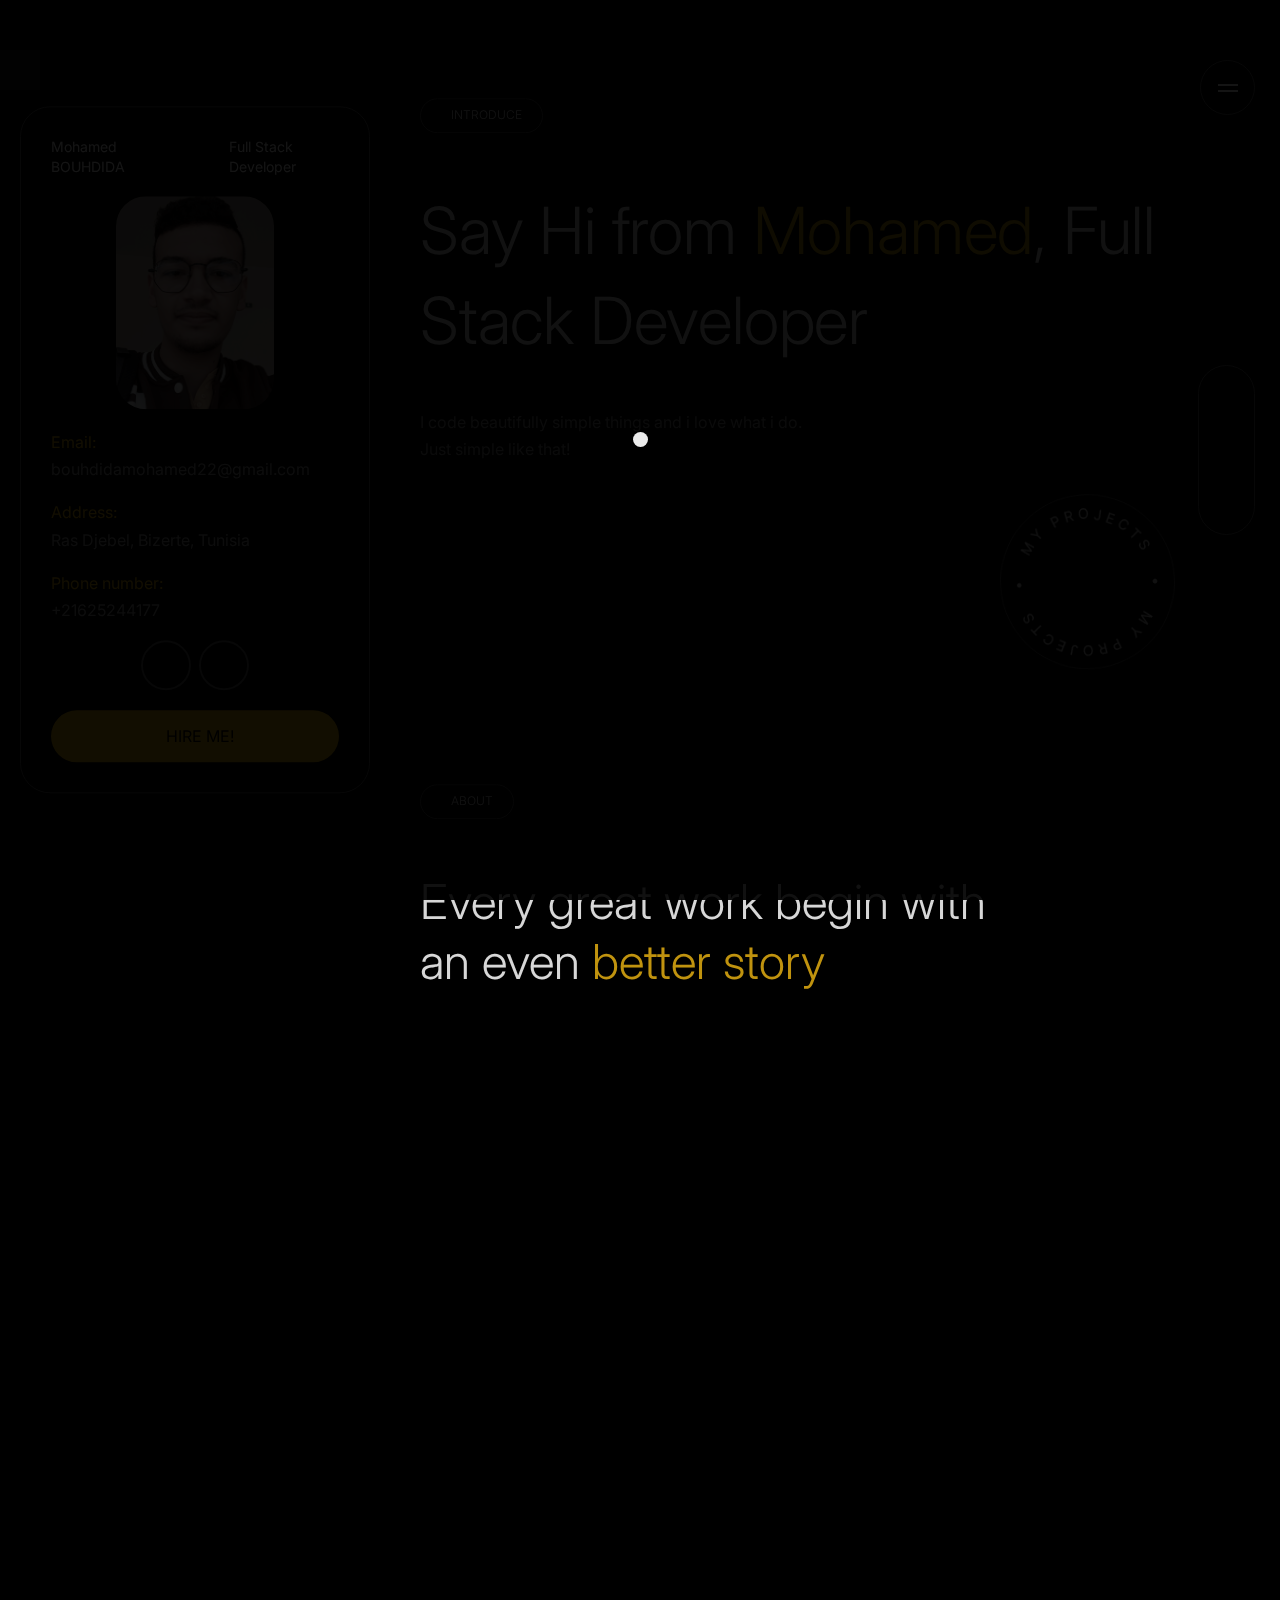
==== commit 46b58764: "change intern images" ====
--- a/index.html
+++ b/index.html
@@ -425,8 +425,8 @@
 
                     <div class="testimonial-item-inner portfolio-item">
                       <div class="portfolio-item-inner">
-                        <a href="assets/images/homepage.jpg" data-lightbox="example-2">
-                          <img src="assets/images/homepage.jpg" alt="portfolio">
+                        <a href="assets/images/Capture.PNG" data-lightbox="example-2">
+                          <img src="assets/images/Capture.PNG" alt="portfolio">
 
                         </a>
                         <ul class="portfolio-categories ff" style="margin-top: 50px;">
@@ -449,9 +449,9 @@
 
                     <div class="testimonial-item-inner portfolio-item">
                       <div class="portfolio-item-inner item1">
-                        <a href="assets/images/offrepage.jpg" data-lightbox="example-2">
-
-                          <img src="assets/images/offrepage.jpg" alt="portfolio">
+                        <a href="assets/images/Capture1.PNG" data-lightbox="example-2">
+
+                          <img src="assets/images/Capture1.PNG" alt="portfolio">
                         </a>
                         <ul class="portfolio-categories ff" style="margin-top: 50px;">
                           <li>
@@ -472,9 +472,9 @@
 
                     <div class="testimonial-item-inner portfolio-item">
                       <div class="portfolio-item-inner item2">
-                        <a href="assets/images/offredesc.jpg" data-lightbox="example-2">
-
-                          <img src="assets/images/offredesc.jpg" alt="portfolio">
+                        <a href="assets/images/Capture3.PNG" data-lightbox="example-2">
+
+                          <img src="assets/images/Capture3.PNG" alt="portfolio">
                         </a>
                         <ul class="portfolio-categories ff" style="margin-top: 50px;">
                           <li>
@@ -495,9 +495,9 @@
 
                     <div class="testimonial-item-inner portfolio-item">
                       <div class="portfolio-item-inner item2">
-                        <a href="assets/images/modifoffre.jpg" data-lightbox="example-2">
-
-                          <img src="assets/images/modifoffre.jpg" alt="portfolio">
+                        <a href="assets/images/Capture2.PNG" data-lightbox="example-2">
+
+                          <img src="assets/images/Capture2.PNG" alt="portfolio">
                         </a>
                         <ul class="portfolio-categories ff" style="margin-top: 50px;">
                           <li>
@@ -518,9 +518,9 @@
 
                     <div class="testimonial-item-inner portfolio-item">
                       <div class="portfolio-item-inner ">
-                        <a href="assets/images/postulation.jpg" data-lightbox="example-2">
-
-                          <img src="assets/images/postulation.jpg" alt="portfolio">
+                        <a href="assets/images/Capture5.PNG" data-lightbox="example-2">
+
+                          <img src="assets/images/Capture5.PNG" alt="portfolio">
                         </a>
                         <ul class="portfolio-categories ff" style="margin-top: 50px;">
                           <li>
@@ -541,9 +541,9 @@
 
                     <div class="testimonial-item-inner portfolio-item">
                       <div class="portfolio-item-inner ">
-                        <a href="assets/images/admin1.jpg" data-lightbox="example-2">
-
-                          <img src="assets/images/admin1.jpg" alt="portfolio">
+                        <a href="assets/images/Capture7.PNG" data-lightbox="example-2">
+
+                          <img src="assets/images/Capture7.PNG" alt="portfolio">
                         </a>
                         <ul class="portfolio-categories ff" style="margin-top: 50px;">
                           <li>
@@ -564,9 +564,9 @@
 
                     <div class="testimonial-item-inner portfolio-item">
                       <div class="portfolio-item-inner ">
-                        <a href="assets/images/admin2.jpg" data-lightbox="example-2">
-
-                          <img src="assets/images/admin2.jpg" alt="portfolio">
+                        <a href="assets/images/Capture8.PNG" data-lightbox="example-2">
+
+                          <img src="assets/images/Capture8.PNG" alt="portfolio">
                         </a>
                         <ul class="portfolio-categories ff" style="margin-top: 50px;">
                           <li>
@@ -587,9 +587,101 @@
 
                     <div class="testimonial-item-inner portfolio-item">
                       <div class="portfolio-item-inner ">
-                        <a href="assets/images/admin3.jpg" data-lightbox="example-2">
-
-                          <img src="assets/images/admin3.jpg" alt="portfolio">
+                        <a href="assets/images/Capture4.PNG" data-lightbox="example-2">
+
+                          <img src="assets/images/Capture4.PNG" alt="portfolio">
+                        </a>
+                        <ul class="portfolio-categories ff" style="margin-top: 50px;">
+                          <li>
+                            <a>Angular</a>
+                          </li>
+                          <li>
+                            <a>Spring Boot</a>
+                          </li>
+                          <li>
+                            <a>MySql</a>
+                          </li>
+                        </ul>
+                      </div>
+
+                    </div>
+                  </div>
+                  <div class="testimonial-item portfolio-items">
+
+                    <div class="testimonial-item-inner portfolio-item">
+                      <div class="portfolio-item-inner ">
+                        <a href="assets/images/Capture6.PNG" data-lightbox="example-2">
+
+                          <img src="assets/images/Capture6.PNG" alt="portfolio">
+                        </a>
+                        <ul class="portfolio-categories ff" style="margin-top: 50px;">
+                          <li>
+                            <a>Angular</a>
+                          </li>
+                          <li>
+                            <a>Spring Boot</a>
+                          </li>
+                          <li>
+                            <a>MySql</a>
+                          </li>
+                        </ul>
+                      </div>
+
+                    </div>
+                  </div>
+                  <div class="testimonial-item portfolio-items">
+
+                    <div class="testimonial-item-inner portfolio-item">
+                      <div class="portfolio-item-inner ">
+                        <a href="assets/images/Capture9.PNG" data-lightbox="example-2">
+
+                          <img src="assets/images/Capture9.PNG" alt="portfolio">
+                        </a>
+                        <ul class="portfolio-categories ff" style="margin-top: 50px;">
+                          <li>
+                            <a>Angular</a>
+                          </li>
+                          <li>
+                            <a>Spring Boot</a>
+                          </li>
+                          <li>
+                            <a>MySql</a>
+                          </li>
+                        </ul>
+                      </div>
+
+                    </div>
+                  </div>
+                  <div class="testimonial-item portfolio-items">
+
+                    <div class="testimonial-item-inner portfolio-item">
+                      <div class="portfolio-item-inner ">
+                        <a href="assets/images/Capture10.PNG" data-lightbox="example-2">
+
+                          <img src="assets/images/Capture10.PNG" alt="portfolio">
+                        </a>
+                        <ul class="portfolio-categories ff" style="margin-top: 50px;">
+                          <li>
+                            <a>Angular</a>
+                          </li>
+                          <li>
+                            <a>Spring Boot</a>
+                          </li>
+                          <li>
+                            <a>MySql</a>
+                          </li>
+                        </ul>
+                      </div>
+
+                    </div>
+                  </div>
+                  <div class="testimonial-item portfolio-items">
+
+                    <div class="testimonial-item-inner portfolio-item">
+                      <div class="portfolio-item-inner ">
+                        <a href="assets/images/Capture11.PNG" data-lightbox="example-2">
+
+                          <img src="assets/images/Capture11.PNG" alt="portfolio">
                         </a>
                         <ul class="portfolio-categories ff" style="margin-top: 50px;">
                           <li>
@@ -838,8 +930,8 @@
 
                     <h3 class="scroll-animation" data-animation="fade_from_bottom">Task tracker :
                     </h3>
-                    <p class="designation company scroll-animation" data-animation="fade_from_bottom"><span> A Web App
-                        Connecting Gamers with Expert Coaches</span></p>
+                    <p class="designation company scroll-animation" data-animation="fade_from_bottom"><span> Simplify
+                        project tracking, optimize team performance.</span></p>
 
                     <br>
                     <p class="designation desciption scroll-animation" data-animation="fade_from_bottom">I developed an
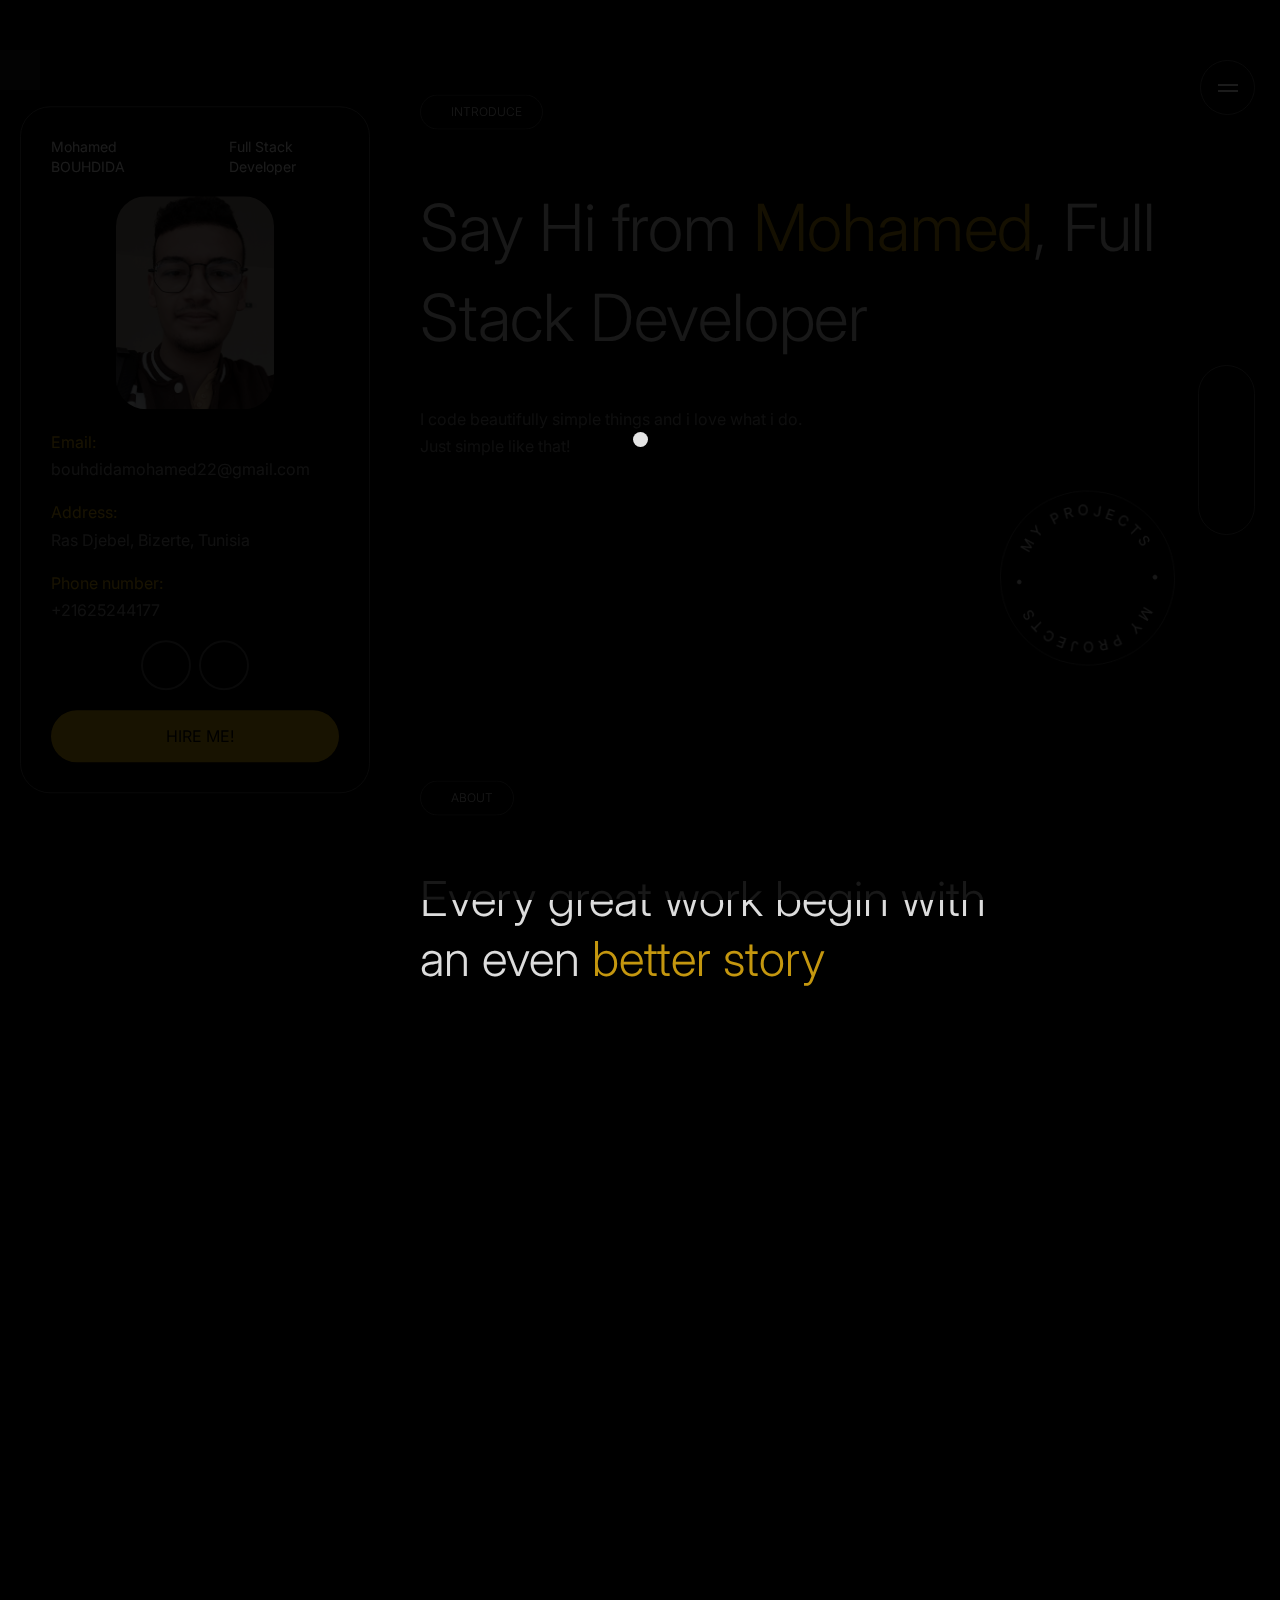
==== commit 40a6e9eb: "Final Version" ====
--- a/index.html
+++ b/index.html
@@ -149,12 +149,12 @@
 
     <li>
       <a class="scroll-to" href="#experience">
-        <span>Experience</span> <i class="lar la-comment"></i>
+        <span>Experience</span> <i class="las la-grip-vertical"></i>
       </a>
     </li>
     <li>
       <a class="scroll-to" href="#projects">
-        <span>Projects</span> <i class="las la-envelope"></i>
+        <span>Projects</span> <i class="las la-comment"></i>
       </a>
     </li>
     <li>
@@ -429,7 +429,7 @@
                           <img src="assets/images/Capture.PNG" alt="portfolio">
 
                         </a>
-                        <ul class="portfolio-categories ff" style="margin-top: 50px;">
+                        <ul class="portfolio-categories ff" style="margin-top: 35px;">
                           <li>
                             <a>Angular</a>
                           </li>
@@ -453,7 +453,7 @@
 
                           <img src="assets/images/Capture1.PNG" alt="portfolio">
                         </a>
-                        <ul class="portfolio-categories ff" style="margin-top: 50px;">
+                        <ul class="portfolio-categories ff" style="margin-top: 35px;">
                           <li>
                             <a>Angular</a>
                           </li>
@@ -476,7 +476,7 @@
 
                           <img src="assets/images/Capture3.PNG" alt="portfolio">
                         </a>
-                        <ul class="portfolio-categories ff" style="margin-top: 50px;">
+                        <ul class="portfolio-categories ff" style="margin-top: 35px;">
                           <li>
                             <a>Angular</a>
                           </li>
@@ -499,7 +499,7 @@
 
                           <img src="assets/images/Capture2.PNG" alt="portfolio">
                         </a>
-                        <ul class="portfolio-categories ff" style="margin-top: 50px;">
+                        <ul class="portfolio-categories ff" style="margin-top: 35px;">
                           <li>
                             <a>Angular</a>
                           </li>
@@ -522,7 +522,7 @@
 
                           <img src="assets/images/Capture5.PNG" alt="portfolio">
                         </a>
-                        <ul class="portfolio-categories ff" style="margin-top: 50px;">
+                        <ul class="portfolio-categories ff" style="margin-top: 35px;">
                           <li>
                             <a>Angular</a>
                           </li>
@@ -545,7 +545,7 @@
 
                           <img src="assets/images/Capture7.PNG" alt="portfolio">
                         </a>
-                        <ul class="portfolio-categories ff" style="margin-top: 50px;">
+                        <ul class="portfolio-categories ff" style="margin-top: 35px;">
                           <li>
                             <a>Angular</a>
                           </li>
@@ -568,7 +568,7 @@
 
                           <img src="assets/images/Capture8.PNG" alt="portfolio">
                         </a>
-                        <ul class="portfolio-categories ff" style="margin-top: 50px;">
+                        <ul class="portfolio-categories ff" style="margin-top: 35px;">
                           <li>
                             <a>Angular</a>
                           </li>
@@ -591,7 +591,7 @@
 
                           <img src="assets/images/Capture4.PNG" alt="portfolio">
                         </a>
-                        <ul class="portfolio-categories ff" style="margin-top: 50px;">
+                        <ul class="portfolio-categories ff" style="margin-top: 35px;">
                           <li>
                             <a>Angular</a>
                           </li>
@@ -614,7 +614,7 @@
 
                           <img src="assets/images/Capture6.PNG" alt="portfolio">
                         </a>
-                        <ul class="portfolio-categories ff" style="margin-top: 50px;">
+                        <ul class="portfolio-categories ff" style="margin-top: 35px;">
                           <li>
                             <a>Angular</a>
                           </li>
@@ -637,7 +637,7 @@
 
                           <img src="assets/images/Capture9.PNG" alt="portfolio">
                         </a>
-                        <ul class="portfolio-categories ff" style="margin-top: 50px;">
+                        <ul class="portfolio-categories ff" style="margin-top: 35px;">
                           <li>
                             <a>Angular</a>
                           </li>
@@ -660,7 +660,7 @@
 
                           <img src="assets/images/Capture10.PNG" alt="portfolio">
                         </a>
-                        <ul class="portfolio-categories ff" style="margin-top: 50px;">
+                        <ul class="portfolio-categories ff" style="margin-top: 35px;">
                           <li>
                             <a>Angular</a>
                           </li>
@@ -683,7 +683,7 @@
 
                           <img src="assets/images/Capture11.PNG" alt="portfolio">
                         </a>
-                        <ul class="portfolio-categories ff" style="margin-top: 50px;">
+                        <ul class="portfolio-categories ff" style="margin-top: 35px;">
                           <li>
                             <a>Angular</a>
                           </li>
@@ -754,12 +754,15 @@
 
                           <img src="assets/images/Coach1.PNG" alt="portfolio">
                         </a>
-                        <ul class="portfolio-categories ff" style="margin-top: 50px;">
+                        <ul class="portfolio-categories ff" style="margin-top: 35px;">
                           <li>
                             <a>Angular</a>
                           </li>
                           <li>
                             <a>Asp.net core</a>
+                          </li>
+                          <li>
+                            <a>Azure Devops</a>
                           </li>
                           <li>
                             <a>SQL Server</a>
@@ -777,12 +780,15 @@
 
                           <img src="assets/images/Coach2.PNG" alt="portfolio">
                         </a>
-                        <ul class="portfolio-categories ff" style="margin-top: 50px;">
+                        <ul class="portfolio-categories ff" style="margin-top: 35px;">
                           <li>
                             <a>Angular</a>
                           </li>
                           <li>
                             <a>Asp.net core</a>
+                          </li>
+                          <li>
+                            <a>Azure Devops</a>
                           </li>
                           <li>
                             <a>SQL Server</a>
@@ -800,12 +806,15 @@
 
                           <img src="assets/images/Coach3.PNG" alt="portfolio">
                         </a>
-                        <ul class="portfolio-categories ff" style="margin-top: 50px;">
+                        <ul class="portfolio-categories ff" style="margin-top: 35px;">
                           <li>
                             <a>Angular</a>
                           </li>
                           <li>
                             <a>Asp.net core</a>
+                          </li>
+                          <li>
+                            <a>Azure Devops</a>
                           </li>
                           <li>
                             <a>SQL Server</a>
@@ -823,12 +832,15 @@
 
                           <img src="assets/images/Coach4.PNG" alt="portfolio">
                         </a>
-                        <ul class="portfolio-categories ff" style="margin-top: 50px;">
+                        <ul class="portfolio-categories ff" style="margin-top: 35px;">
                           <li>
                             <a>Angular</a>
                           </li>
                           <li>
                             <a>Asp.net core</a>
+                          </li>
+                          <li>
+                            <a>Azure Devops</a>
                           </li>
                           <li>
                             <a>SQL Server</a>
@@ -846,12 +858,15 @@
 
                           <img src="assets/images/Coach5.PNG" alt="portfolio">
                         </a>
-                        <ul class="portfolio-categories ff" style="margin-top: 50px;">
+                        <ul class="portfolio-categories ff" style="margin-top: 35px;">
                           <li>
                             <a>Angular</a>
                           </li>
                           <li>
                             <a>Asp.net core</a>
+                          </li>
+                          <li>
+                            <a>Azure Devops</a>
                           </li>
                           <li>
                             <a>SQL Server</a>
@@ -869,12 +884,15 @@
 
                           <img src="assets/images/Coach6.PNG" alt="portfolio">
                         </a>
-                        <ul class="portfolio-categories ff" style="margin-top: 50px;">
+                        <ul class="portfolio-categories ff" style="margin-top: 35px;">
                           <li>
                             <a>Angular</a>
                           </li>
                           <li>
                             <a>Asp.net core</a>
+                          </li>
+                          <li>
+                            <a>Azure Devops</a>
                           </li>
                           <li>
                             <a>SQL Server</a>
@@ -892,12 +910,15 @@
 
                           <img src="assets/images/Coach7.PNG" alt="portfolio">
                         </a>
-                        <ul class="portfolio-categories ff" style="margin-top: 50px;">
+                        <ul class="portfolio-categories ff" style="margin-top: 35px;">
                           <li>
                             <a>Angular</a>
                           </li>
                           <li>
                             <a>Asp.net core</a>
+                          </li>
+                          <li>
+                            <a>Azure Devops</a>
                           </li>
                           <li>
                             <a>SQL Server</a>
@@ -955,7 +976,7 @@
 
                           <img src="assets/images/ppg1.png" alt="portfolio">
                         </a>
-                        <ul class="portfolio-categories ff" style="margin-top: 50px;">
+                        <ul class="portfolio-categories ff" style="margin-top: 35px;">
                           <li>
                             <a>Flask</a>
                           </li>
@@ -978,7 +999,7 @@
 
                           <img src="assets/images/ppg2.png" alt="portfolio">
                         </a>
-                        <ul class="portfolio-categories ff" style="margin-top: 50px;">
+                        <ul class="portfolio-categories ff" style="margin-top: 35px;">
                           <li>
                             <a>Flask</a>
                           </li>
@@ -1003,7 +1024,7 @@
                             <img class="mobile-img" src="assets/images/ppg3.jpg" alt="portfolio">
                           </div>
                         </a>
-                        <ul class="portfolio-categories ff" style="margin-top: 50px;">
+                        <ul class="portfolio-categories ff" style="margin-top: 35px;">
                           <li>
                             <a>Flask</a>
                           </li>
@@ -1028,7 +1049,7 @@
                             <img class="mobile-img" src="assets/images/ppg4.jpg" alt="portfolio">
                           </div>
                         </a>
-                        <ul class="portfolio-categories ff" style="margin-top: 50px;">
+                        <ul class="portfolio-categories ff" style="margin-top: 35px;">
                           <li>
                             <a>Flask</a>
                           </li>
@@ -1053,7 +1074,7 @@
                             <img src="assets/images/ppg5.png" alt="portfolio">
                           </div>
                         </a>
-                        <ul class="portfolio-categories ff" style="margin-top: 50px;">
+                        <ul class="portfolio-categories ff" style="margin-top: 35px;">
                           <li>
                             <a>Flask</a>
                           </li>
--- a/assets/css/style.css
+++ b/assets/css/style.css
@@ -1116,20 +1116,14 @@
     /* height: 370px; */
     overflow: hidden;
     position: relative;
-    margin-bottom: 30px
-}
-
-.portfolio-items .portfolio-item .item1 {
-    height: 580px;
-}
-
-.portfolio-items .portfolio-item .item2 {
-    height: 580px;
-}
-
-.portfolio-items .portfolio-item.portfolio-full .portfolio-item-inner {
+    margin-bottom: 0px
+}
+
+
+
+/* .portfolio-items .portfolio-item.portfolio-full .portfolio-item-inner {
     height: 410px
-}
+} */
 
 .portfolio-items .portfolio-item .portfolio-item-inner img {
     display: block;
@@ -1138,7 +1132,7 @@
 }
 
 .portfolio-items .portfolio-item .portfolio-item-inner .portfolio-categories {
-    position: absolute;
+    position: relative;
     display: flex;
     flex-wrap: wrap;
     gap: 10px;
@@ -1182,7 +1176,7 @@
 .testimonial-item .testimonial-item-inner {
     border: 2px solid #565656;
     border-radius: 30px;
-    padding: 50px 50px 43px
+    padding: 20px 20px 0px
 }
 
 .testimonial-item .testimonial-item-inner .author {
--- a/assets/css/responsive.css
+++ b/assets/css/responsive.css
@@ -396,6 +396,14 @@
     .comments-area .comments .children {
         padding-left: 40px
     }
+
+    .portfolio-items .portfolio-item .portfolio-item-inner .portfolio-categories li a {
+        padding: 7px 7px;
+    }
+
+    .portfolio-items .portfolio-item .portfolio-item-inner .portfolio-categories {
+        left: 0px;
+    }
 }
 
 @media(max-width:425px) {
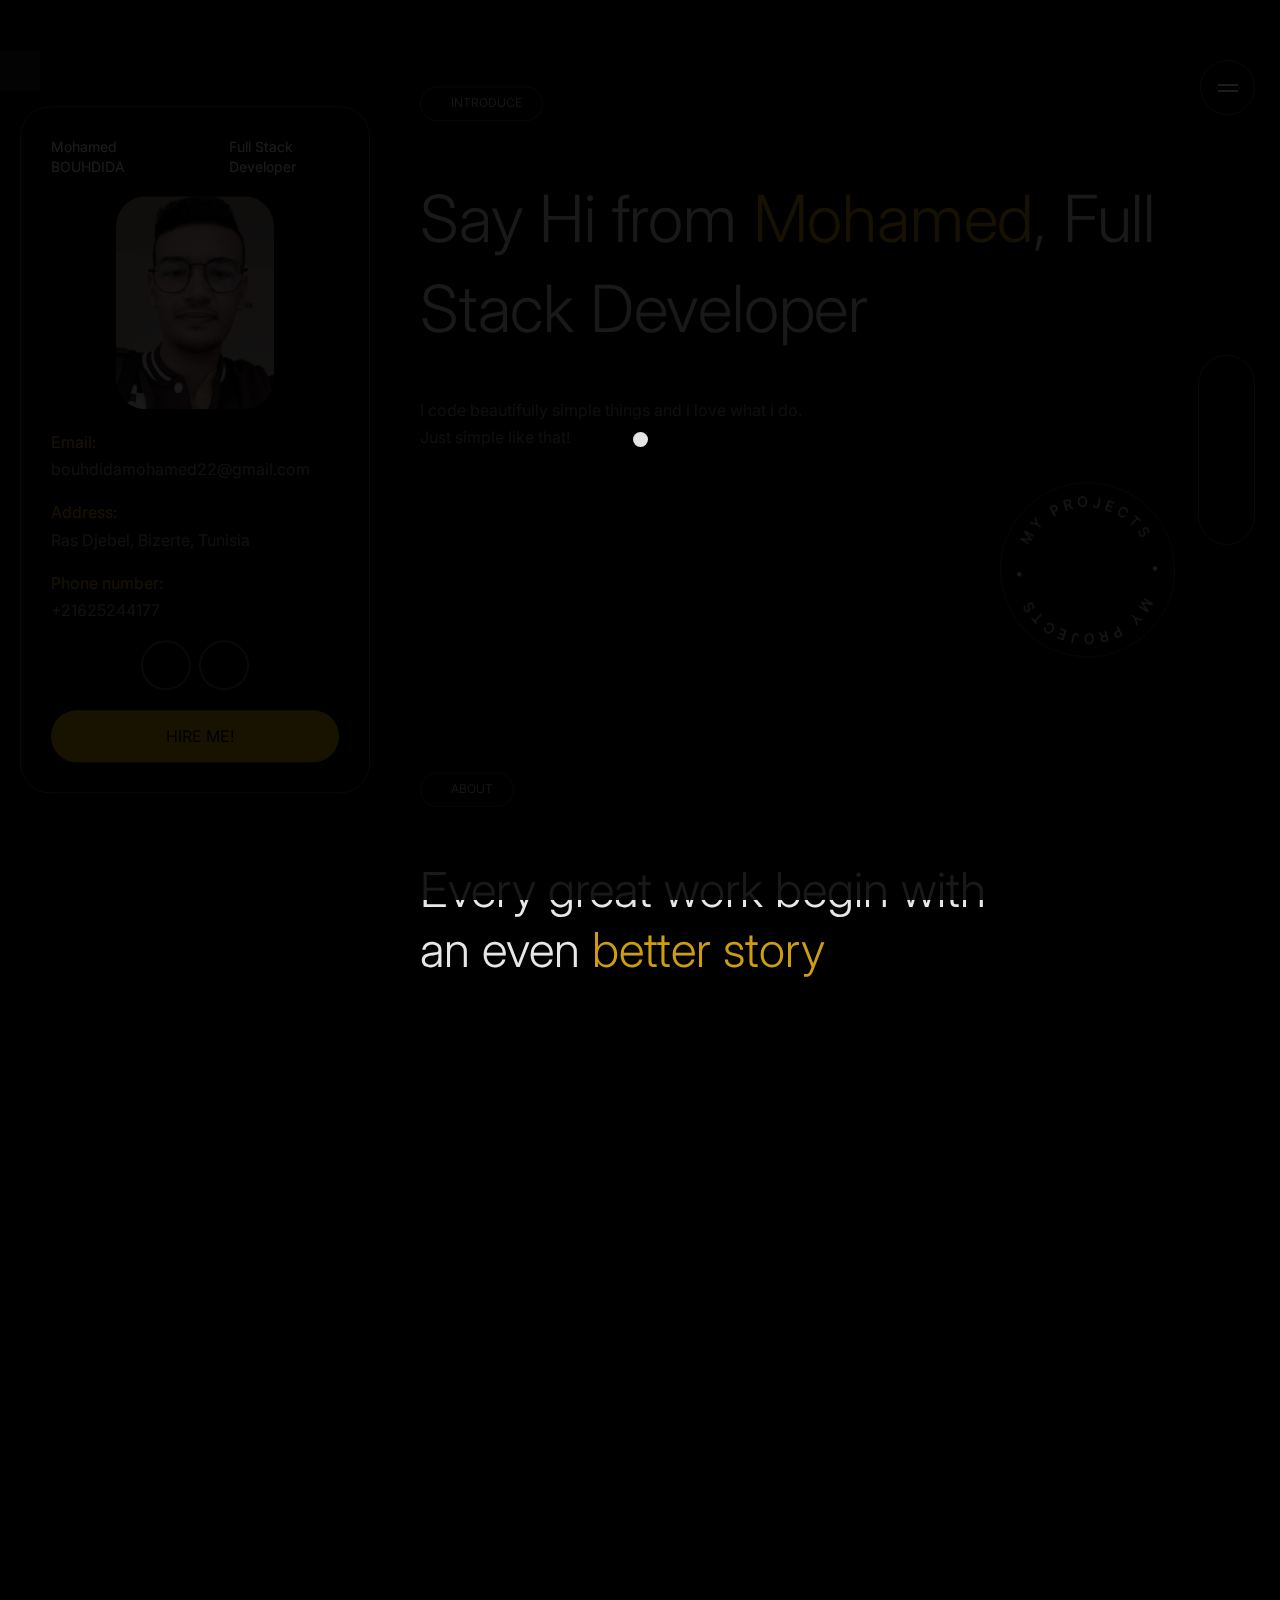
==== commit d46a9048: "Update index.html" ====
--- a/index.html
+++ b/index.html
@@ -1,6 +1,7 @@
 <!DOCTYPE html>
 <html lang="en">
 
+  
 <!-- Mirrored from wordpressriverthemes.com/HTML/drake/ by HTTrack Website Copier/3.x [XR&CO'2014], Sat, 18 Mar 2023 18:01:01 GMT -->
 
 <head>
@@ -107,6 +108,11 @@
               <i class="las la-certificate"></i> <span>Certifications</span>
             </a>
           </li>
+          <li>
+            <a class="scroll-to" href="#contact">
+              <i class="las la-envelope"></i> <span>Contact</span>
+            </a>
+          </li>
         </ul>
       </div>
       <div class="sidebar-social">
@@ -162,6 +168,11 @@
         <span>Certifications</span> <i class="las la-certificate"></i>
       </a>
     </li>
+    <li>
+      <a class="scroll-to" href="#contact">
+        <span>Contact</span><i class="las la-envelope"></i>
+      </a>
+    </li>
   </ul>
   <div class="left-sidebar">
     <div class="sidebar-header d-flex align-items-center justify-content-between">
@@ -727,7 +738,7 @@
                   <div class="right">
                     <h1 class="scroll-animation" data-animation="fade_from_bottom">My <span>Projects</span></h1>
 
-                    <h3 class="scroll-animation" data-animation="fade_from_bottom">Coachify:
+                    <h3 id="coachify" class="scroll-animation" data-animation="fade_from_bottom">Coachify:
                     </h3>
                     <p class="designation company scroll-animation" data-animation="fade_from_bottom"><span> A Web App
                         Connecting Gamers with Expert Coaches</span></p>
@@ -949,7 +960,7 @@
                 <div class="author d-flex align-items-center">
                   <div class="right">
 
-                    <h3 class="scroll-animation" data-animation="fade_from_bottom">Task tracker :
+                    <h3 id="tasktracker" class="scroll-animation" data-animation="fade_from_bottom">Task tracker :
                     </h3>
                     <p class="designation company scroll-animation" data-animation="fade_from_bottom"><span> Simplify
                         project tracking, optimize team performance.</span></p>
@@ -1200,6 +1211,61 @@
           </div>
 
         </section>
+        <section class="contact-area page-section scroll-content" id="contact">
+          <div class="custom-container">
+            <div class="contact-content content-width">
+              <div class="section-header">
+                <h4 class="subtitle scroll-animation" data-animation="fade_from_bottom">
+                  <i class="las la-envelope"></i> contact
+                </h4>
+                <h1 class="scroll-animation" data-animation="fade_from_bottom">Let's Work <span>Together!</span></h1>
+              </div>
+
+              <p id="required-msg">* Marked fields are required to fill.</p>
+              <form class="contact-form scroll-animation" name="contactform" data-animation="fade_from_bottom"
+                action="https://formspree.io/f/meqwldkb" method="POST">
+                <div class="alert alert-success messenger-box-contact__msg" style="display: none" role="alert">
+                  Your message was sent successfully.
+                </div>
+                <div class="row">
+                  <div class="col-md-6">
+                    <div class="input-group">
+                      <label for="full-name">full Name <sup>*</sup></label>
+                      <input type="text" name="full-name" id="full-name" placeholder="Your Full Name">
+                    </div>
+                  </div>
+                  <div class="col-md-6">
+                    <div class="input-group">
+                      <label for="email">Email <sup>*</sup></label>
+                      <input type="email" name="email" id="email" placeholder="Your email adress">
+                    </div>
+                  </div>
+                  <div class="col-md-6">
+                    <div class="input-group">
+                      <label for="phone-number">phone <span>(optional)</span></label>
+                      <input type="text" name="phone-number" id="phone-number" placeholder="Your number phone">
+                    </div>
+                  </div>
+                  <div class="col-md-12">
+                    <div class="input-group">
+                      <label for="message">message</label>
+                      <textarea name="message" id="message" placeholder="Write your message here ..."></textarea>
+                    </div>
+                  </div>
+
+                  <div class="col-md-12">
+                    <div class="input-group submit-btn-wrap">
+                      <button class="theme-btn" name="submit" type="submit" id="submit-form">send
+                        message</button>
+                    </div>
+                  </div>
+                </div>
+              </form>
+            </div>
+          </div>
+
+        </section>
+
 
 
 
@@ -1217,6 +1283,7 @@
   <script src="assets/js/main.js"></script>
   <script src="assets/js/ajax-form.js"></script>
   <script src="assets/js/color.js"></script>
+
   <script defer src="https://static.cloudflareinsights.com/beacon.min.js/vaafb692b2aea4879b33c060e79fe94621666317369993"
     integrity="sha512-0ahDYl866UMhKuYcW078ScMalXqtFJggm7TmlUtp0UlD4eQk0Ixfnm5ykXKvGJNFjLMoortdseTfsRT8oCfgGA=="
     data-cf-beacon='{"rayId":"7a9f60df6a8a4202","version":"2023.2.0","r":1,"token":"52ad871770524b3e8ca1e53094efe67a","si":100}'
@@ -1225,4 +1292,4 @@
 
 <!-- Mirrored from wordpressriverthemes.com/HTML/drake/ by HTTrack Website Copier/3.x [XR&CO'2014], Sat, 18 Mar 2023 18:01:15 GMT -->
 
-</html>+</html>
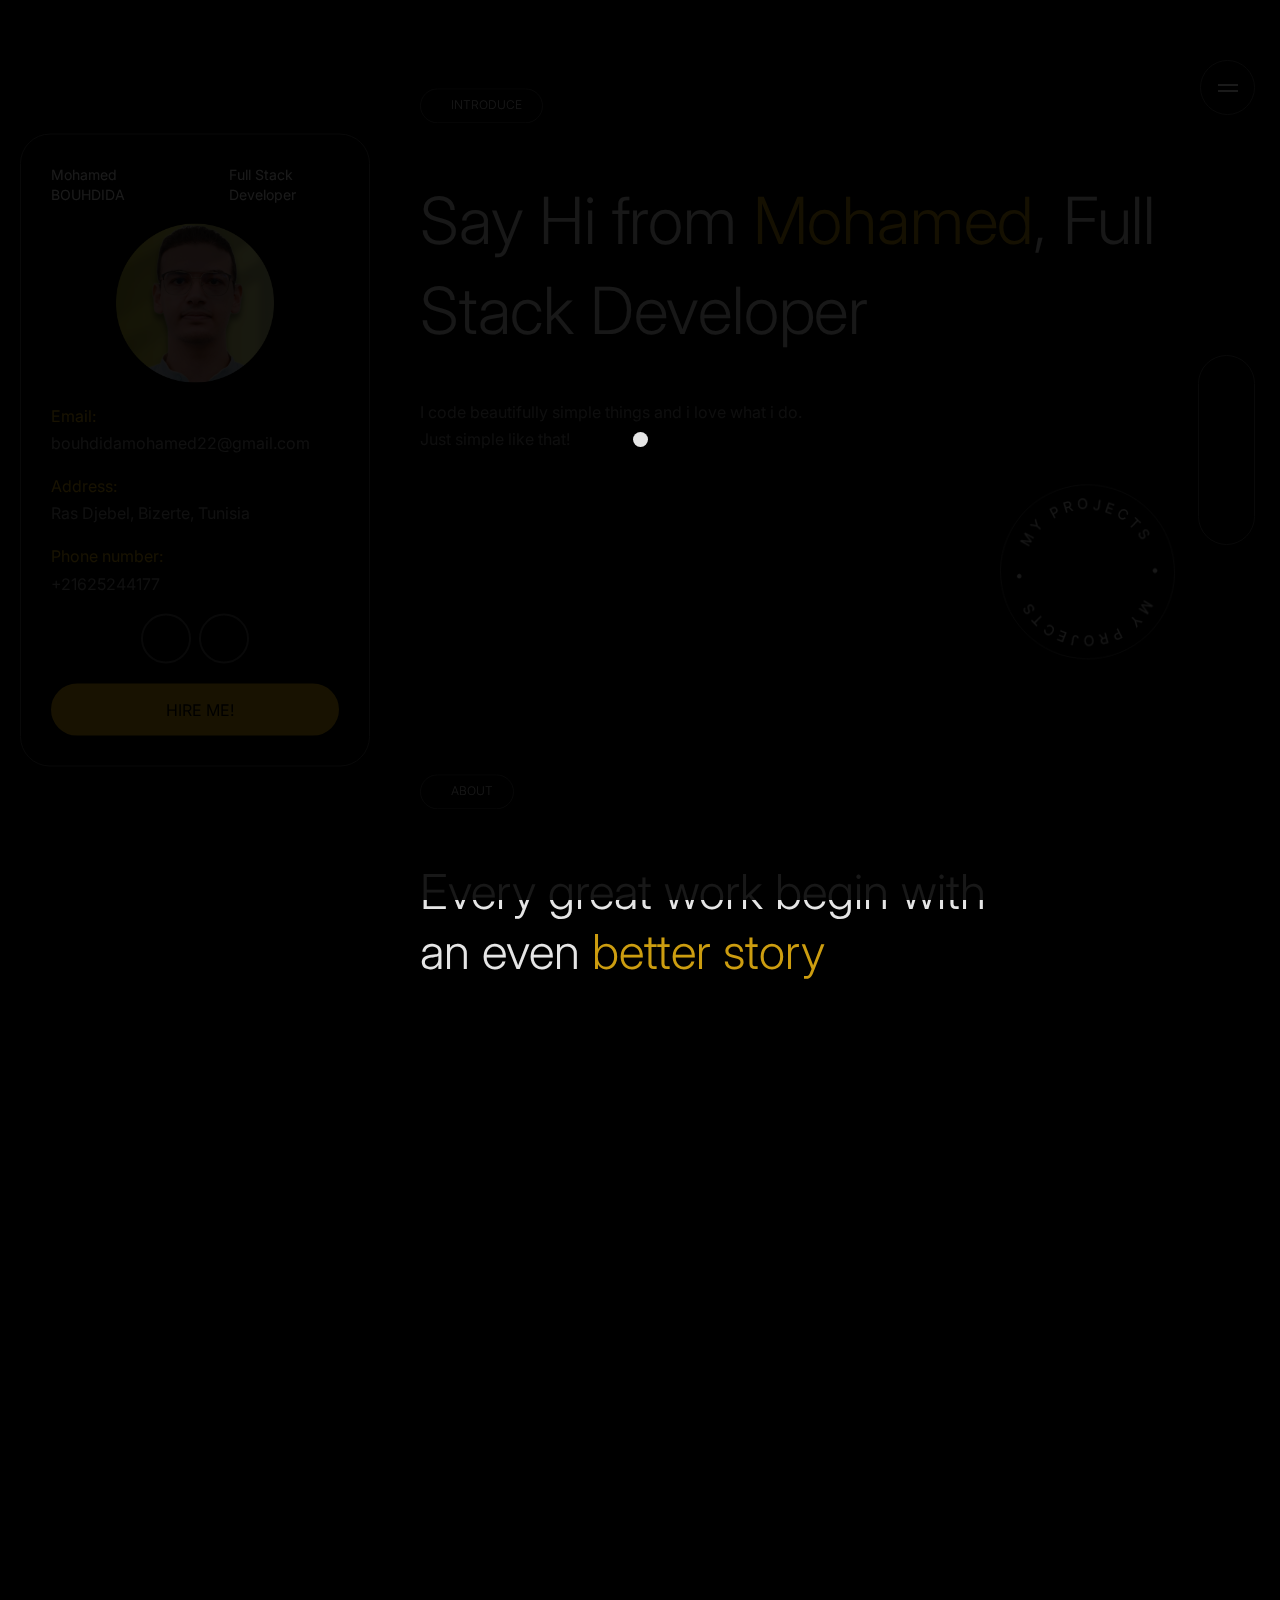
==== commit 42c03a4a: "portfolio update" ====
--- a/index.html
+++ b/index.html
@@ -1,7 +1,7 @@
 <!DOCTYPE html>
 <html lang="en">
 
-  
+
 <!-- Mirrored from wordpressriverthemes.com/HTML/drake/ by HTTrack Website Copier/3.x [XR&CO'2014], Sat, 18 Mar 2023 18:01:01 GMT -->
 
 <head>
@@ -38,34 +38,7 @@
     <span class="bar"></span>
     <span class="bar"></span>
   </span>
-  <div class="global-color">
-    <span class="setting-toggle">
-      <i class="las la-cog"></i>
-    </span>
-    <div class="inner">
-      <div class="overlay"></div>
-      <div class="global-color-option">
-        <span class="close-settings">
-          <i class="las la-times"></i>
-        </span>
-        <h2>Configuration</h2>
-        <div class="global-color-option-inner">
-          <p>Colors</p>
-          <div class="color-boxed">
-            <a href="#" class="clr-active" onclick="color2();"></a>
-            <a href="#" onclick="color1();"></a>
-            <a href="#" onclick="color3();"></a>
-            <a href="#" onclick="color4();"></a>
-            <a href="#" onclick="color5();"></a>
-            <a href="#" onclick="color6();"></a>
-            <a href="#" onclick="color7();"></a>
-            <a href="#" onclick="color8();"></a>
-          </div>
-
-        </div>
-      </div>
-    </div>
-  </div>
+
   <div class="responsive-sidebar-menu">
     <div class="overlay"></div>
     <div class="sidebar-menu-inner">
@@ -179,7 +152,7 @@
       <span class="designation">Mohamed BOUHDIDA</span>
       <span class="designation">Full Stack Developer</span>
     </div>
-    <img class="me" src="assets/images/profil.jpg" alt="Me">
+    <img class="me" src="assets/images/profile-pic (6).png" alt="Me">
     <span class="contact">Email: </span>
     <p class="email"><a href="mailto:bouhdidamohamed22@gmail.com">bouhdidamohamed22@gmail.com</a></p>
     <span class="contact">Address: </span>
@@ -312,7 +285,6 @@
                   <div class="skill">
                     <div class="skill-inner">
                       <img src="assets/images/Angular.png" alt="Figma" width="150px" height="150px">
-                      <h1 class="percent">85%</h1>
                     </div>
                     <p class="name">Angular</p>
                   </div>
@@ -321,7 +293,6 @@
                   <div class="skill">
                     <div class="skill-inner">
                       <img src="assets/images/spring-logo.png" alt="Framer" width="150px" height="150px">
-                      <h1 class="percent">80%</h1>
                     </div>
                     <p class="name">Spring boot</p>
                   </div>
@@ -330,7 +301,6 @@
                   <div class="skill">
                     <div class="skill-inner">
                       <img src="assets/images/aspnet.png" alt="Webflow" width="150px" height="150px">
-                      <h1 class="percent">75%</h1>
                     </div>
                     <p class="name">Asp.net core</p>
                   </div>
@@ -339,7 +309,6 @@
                   <div class="skill">
                     <div class="skill-inner">
                       <img src="assets/images/react.png" alt="React" width="150px" height="150px">
-                      <h1 class="percent">50%</h1>
                     </div>
                     <p class="name">React</p>
                   </div>
@@ -348,7 +317,6 @@
                   <div class="skill">
                     <div class="skill-inner">
                       <img src="assets/images/git.png" alt="WordPress" width="150px" height="150px">
-                      <h1 class="percent">95%</h1>
                     </div>
                     <p class="name">Git</p>
                   </div>
@@ -358,7 +326,6 @@
                     <div class="skill-inner">
                       <img src="assets/images/Azure-Devops-Logo-Transparent.png" alt="Laravel/PHP" width="150px"
                         height="150px">
-                      <h1 class="percent">90%</h1>
                     </div>
                     <p class="name">Azure Devops</p>
                   </div>
@@ -367,7 +334,6 @@
                   <div class="skill">
                     <div class="skill-inner">
                       <img src="assets/images/docker.png" alt="Laravel/PHP" width="150px" height="150px">
-                      <h1 class="percent">60%</h1>
                     </div>
                     <p class="name">Docker</p>
                   </div>
@@ -376,7 +342,6 @@
                   <div class="skill">
                     <div class="skill-inner">
                       <img src="assets/images/mysql.png" alt="Laravel/PHP" width="150px" height="150px">
-                      <h1 class="percent">80%</h1>
                     </div>
                     <p class="name">MySql</p>
                   </div>
@@ -385,7 +350,6 @@
                   <div class="skill">
                     <div class="skill-inner">
                       <img src="assets/images/Mongo.png" alt="Laravel/PHP" width="150px" height="150px">
-                      <h1 class="percent">50%</h1>
                     </div>
                     <p class="name">MongoDB</p>
                   </div>
@@ -393,10 +357,9 @@
                 <div class="col-md-3 scroll-animation" data-animation="fade_from_bottom">
                   <div class="skill">
                     <div class="skill-inner">
-                      <img src="assets/images/flutter.png" alt="Laravel/PHP" width="150px" height="150px">
-                      <h1 class="percent">60%</h1>
-                    </div>
-                    <p class="name">Flutter</p>
+                      <img src="assets/images/Jenkins_logo.svg.png" alt="Laravel/PHP" width="150px" height="150px">
+                    </div>
+                    <p class="name">Jenkins</p>
                   </div>
                 </div>
               </div>
@@ -404,6 +367,7 @@
           </div>
         </section>
         <section class="testimonial-area page-section scroll-to-page" id="experience">
+          <!-- carousel 1   -->
           <div class="custom-container">
             <div class="testimonial-content content-width">
               <div class="section-header">
@@ -415,17 +379,20 @@
                   <div class="right">
                     <h1 class="scroll-animation" data-animation="fade_from_bottom">My <span>Experience</span></h1>
 
-                    <h3 class="scroll-animation" data-animation="fade_from_bottom">Summer internship :</h3>
-                    <p class="designation company scroll-animation" data-animation="fade_from_bottom"><span>Designet
-                        Agency</span></p>
-                    <p class="designation date scroll-animation" data-animation="fade_from_bottom">Juillet 2022-Aout
-                      2022 | 2 mois </p><br>
-                    <p class="designation desciption scroll-animation" data-animation="fade_from_bottom">As a software
-                      developer, I developed a job posting
-                      application that allows companies to post job offers and job seekers to apply to those jobs. The
-                      application is a web-based platform that streamlines the hiring process for companies and job
-                      seekers, offering a user-friendly interface and a range of features to make it easy to find and
-                      apply for jobs.</p>
+                    <h3 class="scroll-animation" data-animation="fade_from_bottom">End of study Internship :</h3>
+                    <p class="designation company scroll-animation" data-animation="fade_from_bottom"><span>Industry
+                        X.0</span></p>
+                    <p class="designation date scroll-animation" data-animation="fade_from_bottom">Février 2024 - Aout
+                      2024 | 5 mois </p><br>
+                    <p class="designation desciption scroll-animation" data-animation="fade_from_bottom">Development of
+                      a platform for the continuous management of ESG (Environmental, Social, Governance) practices.</p>
+                    <li class="designation desciption scroll-animation">Enables organizations to plan, monitor, and
+                      continuously improve their ESG practices.</li>
+                    <li class="designation desciption scroll-animation">Compliant with international standards such as
+                      ESRS, SASB, and ISO 26000.
+                    </li>
+                    <li class="designation desciption scroll-animation">Uses AI for gap analysis and recommending
+                      corrective actions.</li>
                   </div>
                 </div>
               </div>
@@ -451,6 +418,27 @@
                           <li>
                             <a>MySql</a>
                           </li>
+                          <li>
+                            <a>AWS S3</a>
+                          </li>
+                          <li>
+                            <a>Jira</a>
+                          </li>
+                          <li>
+                            <a>Scrum</a>
+                          </li>
+                          <li>
+                            <a>Git</a>
+                          </li>
+                          <li>
+                            <a>Swagger</a>
+                          </li>
+                          <li>
+                            <a>Intelligence Artificielle</a>
+                          </li>
+                          <li>
+                            <a>Web scrapping</a>
+                          </li>
                         </ul>
                       </div>
 
@@ -469,10 +457,32 @@
                             <a>Angular</a>
                           </li>
                           <li>
-                            <a>Spring Boot</a>
-                          </li>
-                          <li>
-                            <a>MySql</a>
+                            <a>Spring
+                              Boot</a>
+                          </li>
+                          <li>
+                            <a>MySql</a>
+                          </li>
+                          <li>
+                            <a>AWS S3</a>
+                          </li>
+                          <li>
+                            <a>Jira</a>
+                          </li>
+                          <li>
+                            <a>Scrum</a>
+                          </li>
+                          <li>
+                            <a>Git</a>
+                          </li>
+                          <li>
+                            <a>Swagger</a>
+                          </li>
+                          <li>
+                            <a>Intelligence Artificielle</a>
+                          </li>
+                          <li>
+                            <a>Web scrapping</a>
                           </li>
                         </ul>
                       </div>
@@ -492,10 +502,32 @@
                             <a>Angular</a>
                           </li>
                           <li>
-                            <a>Spring Boot</a>
-                          </li>
-                          <li>
-                            <a>MySql</a>
+                            <a>Spring
+                              Boot</a>
+                          </li>
+                          <li>
+                            <a>MySql</a>
+                          </li>
+                          <li>
+                            <a>AWS S3</a>
+                          </li>
+                          <li>
+                            <a>Jira</a>
+                          </li>
+                          <li>
+                            <a>Scrum</a>
+                          </li>
+                          <li>
+                            <a>Git</a>
+                          </li>
+                          <li>
+                            <a>Swagger</a>
+                          </li>
+                          <li>
+                            <a>Intelligence Artificielle</a>
+                          </li>
+                          <li>
+                            <a>Web scrapping</a>
                           </li>
                         </ul>
                       </div>
@@ -515,10 +547,32 @@
                             <a>Angular</a>
                           </li>
                           <li>
-                            <a>Spring Boot</a>
-                          </li>
-                          <li>
-                            <a>MySql</a>
+                            <a>Spring
+                              Boot</a>
+                          </li>
+                          <li>
+                            <a>MySql</a>
+                          </li>
+                          <li>
+                            <a>AWS S3</a>
+                          </li>
+                          <li>
+                            <a>Jira</a>
+                          </li>
+                          <li>
+                            <a>Scrum</a>
+                          </li>
+                          <li>
+                            <a>Git</a>
+                          </li>
+                          <li>
+                            <a>Swagger</a>
+                          </li>
+                          <li>
+                            <a>Intelligence Artificielle</a>
+                          </li>
+                          <li>
+                            <a>Web scrapping</a>
                           </li>
                         </ul>
                       </div>
@@ -538,10 +592,32 @@
                             <a>Angular</a>
                           </li>
                           <li>
-                            <a>Spring Boot</a>
-                          </li>
-                          <li>
-                            <a>MySql</a>
+                            <a>Spring
+                              Boot</a>
+                          </li>
+                          <li>
+                            <a>MySql</a>
+                          </li>
+                          <li>
+                            <a>AWS S3</a>
+                          </li>
+                          <li>
+                            <a>Jira</a>
+                          </li>
+                          <li>
+                            <a>Scrum</a>
+                          </li>
+                          <li>
+                            <a>Git</a>
+                          </li>
+                          <li>
+                            <a>Swagger</a>
+                          </li>
+                          <li>
+                            <a>Intelligence Artificielle</a>
+                          </li>
+                          <li>
+                            <a>Web scrapping</a>
                           </li>
                         </ul>
                       </div>
@@ -561,10 +637,32 @@
                             <a>Angular</a>
                           </li>
                           <li>
-                            <a>Spring Boot</a>
-                          </li>
-                          <li>
-                            <a>MySql</a>
+                            <a>Spring
+                              Boot</a>
+                          </li>
+                          <li>
+                            <a>MySql</a>
+                          </li>
+                          <li>
+                            <a>AWS S3</a>
+                          </li>
+                          <li>
+                            <a>Jira</a>
+                          </li>
+                          <li>
+                            <a>Scrum</a>
+                          </li>
+                          <li>
+                            <a>Git</a>
+                          </li>
+                          <li>
+                            <a>Swagger</a>
+                          </li>
+                          <li>
+                            <a>Intelligence Artificielle</a>
+                          </li>
+                          <li>
+                            <a>Web scrapping</a>
                           </li>
                         </ul>
                       </div>
@@ -584,10 +682,32 @@
                             <a>Angular</a>
                           </li>
                           <li>
-                            <a>Spring Boot</a>
-                          </li>
-                          <li>
-                            <a>MySql</a>
+                            <a>Spring
+                              Boot</a>
+                          </li>
+                          <li>
+                            <a>MySql</a>
+                          </li>
+                          <li>
+                            <a>AWS S3</a>
+                          </li>
+                          <li>
+                            <a>Jira</a>
+                          </li>
+                          <li>
+                            <a>Scrum</a>
+                          </li>
+                          <li>
+                            <a>Git</a>
+                          </li>
+                          <li>
+                            <a>Swagger</a>
+                          </li>
+                          <li>
+                            <a>Intelligence Artificielle</a>
+                          </li>
+                          <li>
+                            <a>Web scrapping</a>
                           </li>
                         </ul>
                       </div>
@@ -607,10 +727,32 @@
                             <a>Angular</a>
                           </li>
                           <li>
-                            <a>Spring Boot</a>
-                          </li>
-                          <li>
-                            <a>MySql</a>
+                            <a>Spring
+                              Boot</a>
+                          </li>
+                          <li>
+                            <a>MySql</a>
+                          </li>
+                          <li>
+                            <a>AWS S3</a>
+                          </li>
+                          <li>
+                            <a>Jira</a>
+                          </li>
+                          <li>
+                            <a>Scrum</a>
+                          </li>
+                          <li>
+                            <a>Git</a>
+                          </li>
+                          <li>
+                            <a>Swagger</a>
+                          </li>
+                          <li>
+                            <a>Intelligence Artificielle</a>
+                          </li>
+                          <li>
+                            <a>Web scrapping</a>
                           </li>
                         </ul>
                       </div>
@@ -630,10 +772,32 @@
                             <a>Angular</a>
                           </li>
                           <li>
-                            <a>Spring Boot</a>
-                          </li>
-                          <li>
-                            <a>MySql</a>
+                            <a>Spring
+                              Boot</a>
+                          </li>
+                          <li>
+                            <a>MySql</a>
+                          </li>
+                          <li>
+                            <a>AWS S3</a>
+                          </li>
+                          <li>
+                            <a>Jira</a>
+                          </li>
+                          <li>
+                            <a>Scrum</a>
+                          </li>
+                          <li>
+                            <a>Git</a>
+                          </li>
+                          <li>
+                            <a>Swagger</a>
+                          </li>
+                          <li>
+                            <a>Intelligence Artificielle</a>
+                          </li>
+                          <li>
+                            <a>Web scrapping</a>
                           </li>
                         </ul>
                       </div>
@@ -653,18 +817,39 @@
                             <a>Angular</a>
                           </li>
                           <li>
-                            <a>Spring Boot</a>
-                          </li>
-                          <li>
-                            <a>MySql</a>
-                          </li>
-                        </ul>
-                      </div>
-
-                    </div>
-                  </div>
-                  <div class="testimonial-item portfolio-items">
-
+                            <a>Spring
+                              Boot</a>
+                          </li>
+                          <li>
+                            <a>MySql</a>
+                          </li>
+                          <li>
+                            <a>AWS S3</a>
+                          </li>
+                          <li>
+                            <a>Jira</a>
+                          </li>
+                          <li>
+                            <a>Scrum</a>
+                          </li>
+                          <li>
+                            <a>Git</a>
+                          </li>
+                          <li>
+                            <a>Swagger</a>
+                          </li>
+                          <li>
+                            <a>Intelligence Artificielle</a>
+                          </li>
+                          <li>
+                            <a>Web scrapping</a>
+                          </li>
+                        </ul>
+                      </div>
+
+                    </div>
+                  </div>
+                  <div class="testimonial-item portfolio-items">
                     <div class="testimonial-item-inner portfolio-item">
                       <div class="portfolio-item-inner ">
                         <a href="assets/images/Capture10.PNG" data-lightbox="example-2">
@@ -676,10 +861,32 @@
                             <a>Angular</a>
                           </li>
                           <li>
-                            <a>Spring Boot</a>
-                          </li>
-                          <li>
-                            <a>MySql</a>
+                            <a>Spring
+                              Boot</a>
+                          </li>
+                          <li>
+                            <a>MySql</a>
+                          </li>
+                          <li>
+                            <a>AWS S3</a>
+                          </li>
+                          <li>
+                            <a>Jira</a>
+                          </li>
+                          <li>
+                            <a>Scrum</a>
+                          </li>
+                          <li>
+                            <a>Git</a>
+                          </li>
+                          <li>
+                            <a>Swagger</a>
+                          </li>
+                          <li>
+                            <a>Intelligence Artificielle</a>
+                          </li>
+                          <li>
+                            <a>Web scrapping</a>
                           </li>
                         </ul>
                       </div>
@@ -699,10 +906,32 @@
                             <a>Angular</a>
                           </li>
                           <li>
-                            <a>Spring Boot</a>
-                          </li>
-                          <li>
-                            <a>MySql</a>
+                            <a>Spring
+                              Boot</a>
+                          </li>
+                          <li>
+                            <a>MySql</a>
+                          </li>
+                          <li>
+                            <a>AWS S3</a>
+                          </li>
+                          <li>
+                            <a>Jira</a>
+                          </li>
+                          <li>
+                            <a>Scrum</a>
+                          </li>
+                          <li>
+                            <a>Git</a>
+                          </li>
+                          <li>
+                            <a>Swagger</a>
+                          </li>
+                          <li>
+                            <a>Intelligence Artificielle</a>
+                          </li>
+                          <li>
+                            <a>Web scrapping</a>
                           </li>
                         </ul>
                       </div>
@@ -725,8 +954,671 @@
 
             </div>
           </div>
+          <!-- carousel 2   -->
+
+          <div class="custom-container">
+            <div class="testimonial-content content-width">
+              <div class="section-header">
+
+
+                <div class="author d-flex align-items-center">
+                  <div class="right">
+
+                    <h3 class="scroll-animation" data-animation="fade_from_bottom">Summer internship :</h3>
+                    <p class="designation company scroll-animation" data-animation="fade_from_bottom"><span>Sierra Bravo
+                        Intelligence</span></p>
+                    <p class="designation date scroll-animation" data-animation="fade_from_bottom">Juillet 2023 - Aout
+                      2023 | 2 mois </p><br>
+                    <p class="designation desciption scroll-animation" data-animation="fade_from_bottom">Integration of
+                      modules into an information system and implementation of an automated DevOps integration process.
+                    </p>
+                    <li class="designation desciption scroll-animation">Development and integration of modules.
+                    </li>
+                    <li class="designation desciption scroll-animation">Setup of a continuous integration and delivery
+                      pipeline.
+                    </li>
+                  </div>
+                </div>
+              </div>
+              <div class="testimonial-slider-wrap scroll-animation" data-animation="fade_from_bottom">
+                <div class="owl-carousel testimonial-slider owl-theme carousel2">
+
+                  <div class="testimonial-item portfolio-items">
+
+                    <div class="testimonial-item-inner portfolio-item">
+                      <div class="portfolio-item-inner">
+                        <a href="assets/images/Agroteck/Login.png" data-lightbox="example-2">
+                          <img src="assets/images/Agroteck/Login.png" alt="portfolio">
+
+                        </a>
+                        <ul class="portfolio-categories ff" style="margin-top: 35px;">
+                          <li>
+                            <a>Angular</a>
+                          </li>
+                          <li>
+                            <a>Spring
+                              Boot</a>
+                          </li>
+                          <li>
+                            <a>MongoDB</a>
+                          </li>
+                          <li>
+                            <a>Git</a>
+                          </li>
+                          <li>
+                            <a>Jenkins</a>
+                          </li>
+                          <li>
+                            <a>Docker</a>
+                          </li>
+                          <li>
+                            <a>Sonarqube</a>
+                          </li>
+                          <li>
+                            <a>Nexus</a>
+                          </li>
+                          <li>
+                            <a>Swagger</a>
+                          </li>
+                        </ul>
+                      </div>
+
+                    </div>
+                  </div>
+                  <div class="testimonial-item portfolio-items">
+
+                    <div class="testimonial-item-inner portfolio-item">
+                      <div class="portfolio-item-inner item1">
+                        <a href="assets/images/Agroteck/ProductList.png" data-lightbox="example-2">
+
+                          <img src="assets/images/Agroteck/ProductList.png" alt="portfolio">
+                        </a>
+                        <ul class="portfolio-categories ff" style="margin-top: 35px;">
+                          <li>
+                            <a>Angular</a>
+                          </li>
+                          <li>
+                            <a>Spring
+                              Boot</a>
+                          </li>
+                          <li>
+                            <a>MongoDB</a>
+                          </li>
+                          <li>
+                            <a>Git</a>
+                          </li>
+                          <li>
+                            <a>Jenkins</a>
+                          </li>
+                          <li>
+                            <a>Docker</a>
+                          </li>
+                          <li>
+                            <a>Sonarqube</a>
+                          </li>
+                          <li>
+                            <a>Nexus</a>
+                          </li>
+                          <li>
+                            <a>Swagger</a>
+                          </li>
+                        </ul>
+                      </div>
+
+                    </div>
+                  </div>
+                  <div class="testimonial-item portfolio-items">
+
+                    <div class="testimonial-item-inner portfolio-item">
+                      <div class="portfolio-item-inner item2">
+                        <a href="assets/images/Agroteck/ProductTrash.png" data-lightbox="example-2">
+
+                          <img src="assets/images/Agroteck/ProductTrash.png" alt="portfolio">
+                        </a>
+                        <ul class="portfolio-categories ff" style="margin-top: 35px;">
+                          <li>
+                            <a>Angular</a>
+                          </li>
+                          <li>
+                            <a>Spring
+                              Boot</a>
+                          </li>
+                          <li>
+                            <a>MongoDB</a>
+                          </li>
+                          <li>
+                            <a>Git</a>
+                          </li>
+                          <li>
+                            <a>Jenkins</a>
+                          </li>
+                          <li>
+                            <a>Docker</a>
+                          </li>
+                          <li>
+                            <a>Sonarqube</a>
+                          </li>
+                          <li>
+                            <a>Nexus</a>
+                          </li>
+                          <li>
+                            <a>Swagger</a>
+                          </li>
+                        </ul>
+                      </div>
+
+                    </div>
+                  </div>
+                  <div class="testimonial-item portfolio-items">
+
+                    <div class="testimonial-item-inner portfolio-item">
+                      <div class="portfolio-item-inner item2">
+                        <a href="assets/images/Agroteck/add.png" data-lightbox="example-2">
+
+                          <img src="assets/images/Agroteck/add.png" alt="portfolio">
+                        </a>
+                        <ul class="portfolio-categories ff" style="margin-top: 35px;">
+                          <li>
+                            <a>Angular</a>
+                          </li>
+                          <li>
+                            <a>Spring
+                              Boot</a>
+                          </li>
+                          <li>
+                            <a>MongoDB</a>
+                          </li>
+                          <li>
+                            <a>Git</a>
+                          </li>
+                          <li>
+                            <a>Jenkins</a>
+                          </li>
+                          <li>
+                            <a>Docker</a>
+                          </li>
+                          <li>
+                            <a>Sonarqube</a>
+                          </li>
+                          <li>
+                            <a>Nexus</a>
+                          </li>
+                          <li>
+                            <a>Swagger</a>
+                          </li>
+                        </ul>
+                      </div>
+
+                    </div>
+                  </div>
+                  <div class="testimonial-item portfolio-items">
+
+                    <div class="testimonial-item-inner portfolio-item">
+                      <div class="portfolio-item-inner item2">
+                        <a href="assets/images/Agroteck/sprint architecture.png" data-lightbox="example-2">
+
+                          <img src="assets/images/Agroteck/sprint architecture.png" alt="portfolio">
+                        </a>
+                        <ul class="portfolio-categories ff" style="margin-top: 35px;">
+                          <li>
+                            <a>Angular</a>
+                          </li>
+                          <li>
+                            <a>Spring
+                              Boot</a>
+                          </li>
+                          <li>
+                            <a>MongoDB</a>
+                          </li>
+                          <li>
+                            <a>Git</a>
+                          </li>
+                          <li>
+                            <a>Jenkins</a>
+                          </li>
+                          <li>
+                            <a>Docker</a>
+                          </li>
+                          <li>
+                            <a>Sonarqube</a>
+                          </li>
+                          <li>
+                            <a>Nexus</a>
+                          </li>
+                          <li>
+                            <a>Swagger</a>
+                          </li>
+                        </ul>
+                      </div>
+
+                    </div>
+                  </div>
+                  <div class="testimonial-item portfolio-items">
+
+                    <div class="testimonial-item-inner portfolio-item">
+                      <div class="portfolio-item-inner ">
+                        <a href="assets/images/Agroteck/Ci.png" data-lightbox="example-2">
+
+                          <img src="assets/images/Agroteck/Ci.png" alt="portfolio">
+                        </a>
+                        <ul class="portfolio-categories ff" style="margin-top: 35px;">
+                          <li>
+                            <a>Angular</a>
+                          </li>
+                          <li>
+                            <a>Spring
+                              Boot</a>
+                          </li>
+                          <li>
+                            <a>MongoDB</a>
+                          </li>
+                          <li>
+                            <a>Git</a>
+                          </li>
+                          <li>
+                            <a>Jenkins</a>
+                          </li>
+                          <li>
+                            <a>Docker</a>
+                          </li>
+                          <li>
+                            <a>Sonarqube</a>
+                          </li>
+                          <li>
+                            <a>Nexus</a>
+                          </li>
+                          <li>
+                            <a>Swagger</a>
+                          </li>
+                        </ul>
+                      </div>
+
+                    </div>
+                  </div>
+                  <div class="testimonial-item portfolio-items">
+
+                    <div class="testimonial-item-inner portfolio-item">
+                      <div class="portfolio-item-inner ">
+                        <a href="assets/images/Agroteck/cd.png" data-lightbox="example-2">
+
+                          <img src="assets/images/Agroteck/cd.png" alt="portfolio">
+                        </a>
+                        <ul class="portfolio-categories ff" style="margin-top: 35px;">
+                          <li>
+                            <a>Angular</a>
+                          </li>
+                          <li>
+                            <a>Spring
+                              Boot</a>
+                          </li>
+                          <li>
+                            <a>MongoDB</a>
+                          </li>
+                          <li>
+                            <a>Git</a>
+                          </li>
+                          <li>
+                            <a>Jenkins</a>
+                          </li>
+                          <li>
+                            <a>Docker</a>
+                          </li>
+                          <li>
+                            <a>Sonarqube</a>
+                          </li>
+                          <li>
+                            <a>Nexus</a>
+                          </li>
+                          <li>
+                            <a>Swagger</a>
+                          </li>
+                        </ul>
+                      </div>
+
+                    </div>
+                  </div>
+
+
+
+
+                </div>
+                <div class="testimonial-footer-nav">
+                  <div class="testimonial-nav d-flex align-items-center justify-content-center">
+                    <button class="prev2"><i class="las la-angle-left"></i></button>
+                    <div id="testimonial-slide-count2"></div>
+                    <button class="next2"><i class="las la-angle-right"></i></button>
+                  </div>
+                </div>
+
+              </div>
+
+            </div>
+          </div>
+          <!-- carousel 3 -->
+          <div class="custom-container">
+            <div class="testimonial-content content-width">
+              <div class="section-header">
+
+
+                <div class="author d-flex align-items-center">
+                  <div class="right">
+
+                    <h3 class="scroll-animation" data-animation="fade_from_bottom">Summer internship :</h3>
+                    <p class="designation company scroll-animation" data-animation="fade_from_bottom"><span>Designet
+                        Agency</span></p>
+                    <p class="designation date scroll-animation" data-animation="fade_from_bottom">Juin 2022 - Juillet
+                      2022 | 2 mois </p><br>
+                    <p class="designation desciption scroll-animation" data-animation="fade_from_bottom">Development of
+                      a job posting
+                      application that allows companies to post job offers and job seekers to apply to those jobs. </p>
+                    <li class="designation desciption scroll-animation">Companies can publish job offers.
+                    </li>
+                    <li class="designation desciption scroll-animation">Job seekers can apply directly through the
+                      platform.
+
+                    </li>
+                  </div>
+                </div>
+              </div>
+              <div class="testimonial-slider-wrap scroll-animation" data-animation="fade_from_bottom">
+                <div class="owl-carousel testimonial-slider owl-theme carousel3">
+
+                  <div class="testimonial-item portfolio-items">
+
+                    <div class="testimonial-item-inner portfolio-item">
+                      <div class="portfolio-item-inner">
+                        <a href="assets/images/Capture.PNG" data-lightbox="example-2">
+                          <img src="assets/images/Capture.PNG" alt="portfolio">
+
+                        </a>
+                        <ul class="portfolio-categories ff" style="margin-top: 35px;">
+                          <li>
+                            <a>Angular</a>
+                          </li>
+                          <li>
+                            <a>Spring
+                              Boot</a>
+                          </li>
+                          <li>
+                            <a>MySql</a>
+                          </li>
+                        </ul>
+                      </div>
+
+                    </div>
+                  </div>
+                  <div class="testimonial-item portfolio-items">
+
+                    <div class="testimonial-item-inner portfolio-item">
+                      <div class="portfolio-item-inner item1">
+                        <a href="assets/images/Capture1.PNG" data-lightbox="example-2">
+
+                          <img src="assets/images/Capture1.PNG" alt="portfolio">
+                        </a>
+                        <ul class="portfolio-categories ff" style="margin-top: 35px;">
+                          <li>
+                            <a>Angular</a>
+                          </li>
+                          <li>
+                            <a>Spring Boot</a>
+                          </li>
+                          <li>
+                            <a>MySql</a>
+                          </li>
+                        </ul>
+                      </div>
+
+                    </div>
+                  </div>
+                  <div class="testimonial-item portfolio-items">
+
+                    <div class="testimonial-item-inner portfolio-item">
+                      <div class="portfolio-item-inner item2">
+                        <a href="assets/images/Capture3.PNG" data-lightbox="example-2">
+
+                          <img src="assets/images/Capture3.PNG" alt="portfolio">
+                        </a>
+                        <ul class="portfolio-categories ff" style="margin-top: 35px;">
+                          <li>
+                            <a>Angular</a>
+                          </li>
+                          <li>
+                            <a>Spring Boot</a>
+                          </li>
+                          <li>
+                            <a>MySql</a>
+                          </li>
+                        </ul>
+                      </div>
+
+                    </div>
+                  </div>
+                  <div class="testimonial-item portfolio-items">
+
+                    <div class="testimonial-item-inner portfolio-item">
+                      <div class="portfolio-item-inner item2">
+                        <a href="assets/images/Capture2.PNG" data-lightbox="example-2">
+
+                          <img src="assets/images/Capture2.PNG" alt="portfolio">
+                        </a>
+                        <ul class="portfolio-categories ff" style="margin-top: 35px;">
+                          <li>
+                            <a>Angular</a>
+                          </li>
+                          <li>
+                            <a>Spring Boot</a>
+                          </li>
+                          <li>
+                            <a>MySql</a>
+                          </li>
+                        </ul>
+                      </div>
+
+                    </div>
+                  </div>
+                  <div class="testimonial-item portfolio-items">
+
+                    <div class="testimonial-item-inner portfolio-item">
+                      <div class="portfolio-item-inner ">
+                        <a href="assets/images/Capture5.PNG" data-lightbox="example-2">
+
+                          <img src="assets/images/Capture5.PNG" alt="portfolio">
+                        </a>
+                        <ul class="portfolio-categories ff" style="margin-top: 35px;">
+                          <li>
+                            <a>Angular</a>
+                          </li>
+                          <li>
+                            <a>Spring Boot</a>
+                          </li>
+                          <li>
+                            <a>MySql</a>
+                          </li>
+                        </ul>
+                      </div>
+
+                    </div>
+                  </div>
+                  <div class="testimonial-item portfolio-items">
+
+                    <div class="testimonial-item-inner portfolio-item">
+                      <div class="portfolio-item-inner ">
+                        <a href="assets/images/Capture7.PNG" data-lightbox="example-2">
+
+                          <img src="assets/images/Capture7.PNG" alt="portfolio">
+                        </a>
+                        <ul class="portfolio-categories ff" style="margin-top: 35px;">
+                          <li>
+                            <a>Angular</a>
+                          </li>
+                          <li>
+                            <a>Spring Boot</a>
+                          </li>
+                          <li>
+                            <a>MySql</a>
+                          </li>
+                        </ul>
+                      </div>
+
+                    </div>
+                  </div>
+                  <div class="testimonial-item portfolio-items">
+
+                    <div class="testimonial-item-inner portfolio-item">
+                      <div class="portfolio-item-inner ">
+                        <a href="assets/images/Capture8.PNG" data-lightbox="example-2">
+
+                          <img src="assets/images/Capture8.PNG" alt="portfolio">
+                        </a>
+                        <ul class="portfolio-categories ff" style="margin-top: 35px;">
+                          <li>
+                            <a>Angular</a>
+                          </li>
+                          <li>
+                            <a>Spring Boot</a>
+                          </li>
+                          <li>
+                            <a>MySql</a>
+                          </li>
+                        </ul>
+                      </div>
+
+                    </div>
+                  </div>
+                  <div class="testimonial-item portfolio-items">
+
+                    <div class="testimonial-item-inner portfolio-item">
+                      <div class="portfolio-item-inner ">
+                        <a href="assets/images/Capture4.PNG" data-lightbox="example-2">
+
+                          <img src="assets/images/Capture4.PNG" alt="portfolio">
+                        </a>
+                        <ul class="portfolio-categories ff" style="margin-top: 35px;">
+                          <li>
+                            <a>Angular</a>
+                          </li>
+                          <li>
+                            <a>Spring Boot</a>
+                          </li>
+                          <li>
+                            <a>MySql</a>
+                          </li>
+                        </ul>
+                      </div>
+
+                    </div>
+                  </div>
+                  <div class="testimonial-item portfolio-items">
+
+                    <div class="testimonial-item-inner portfolio-item">
+                      <div class="portfolio-item-inner ">
+                        <a href="assets/images/Capture6.PNG" data-lightbox="example-2">
+
+                          <img src="assets/images/Capture6.PNG" alt="portfolio">
+                        </a>
+                        <ul class="portfolio-categories ff" style="margin-top: 35px;">
+                          <li>
+                            <a>Angular</a>
+                          </li>
+                          <li>
+                            <a>Spring Boot</a>
+                          </li>
+                          <li>
+                            <a>MySql</a>
+                          </li>
+                        </ul>
+                      </div>
+
+                    </div>
+                  </div>
+                  <div class="testimonial-item portfolio-items">
+
+                    <div class="testimonial-item-inner portfolio-item">
+                      <div class="portfolio-item-inner ">
+                        <a href="assets/images/Capture9.PNG" data-lightbox="example-2">
+
+                          <img src="assets/images/Capture9.PNG" alt="portfolio">
+                        </a>
+                        <ul class="portfolio-categories ff" style="margin-top: 35px;">
+                          <li>
+                            <a>Angular</a>
+                          </li>
+                          <li>
+                            <a>Spring Boot</a>
+                          </li>
+                          <li>
+                            <a>MySql</a>
+                          </li>
+                        </ul>
+                      </div>
+
+                    </div>
+                  </div>
+                  <div class="testimonial-item portfolio-items">
+
+                    <div class="testimonial-item-inner portfolio-item">
+                      <div class="portfolio-item-inner ">
+                        <a href="assets/images/Capture10.PNG" data-lightbox="example-2">
+
+                          <img src="assets/images/Capture10.PNG" alt="portfolio">
+                        </a>
+                        <ul class="portfolio-categories ff" style="margin-top: 35px;">
+                          <li>
+                            <a>Angular</a>
+                          </li>
+                          <li>
+                            <a>Spring Boot</a>
+                          </li>
+                          <li>
+                            <a>MySql</a>
+                          </li>
+                        </ul>
+                      </div>
+
+                    </div>
+                  </div>
+                  <div class="testimonial-item portfolio-items">
+
+                    <div class="testimonial-item-inner portfolio-item">
+                      <div class="portfolio-item-inner ">
+                        <a href="assets/images/Capture11.PNG" data-lightbox="example-2">
+
+                          <img src="assets/images/Capture11.PNG" alt="portfolio">
+                        </a>
+                        <ul class="portfolio-categories ff" style="margin-top: 35px;">
+                          <li>
+                            <a>Angular</a>
+                          </li>
+                          <li>
+                            <a>Spring Boot</a>
+                          </li>
+                          <li>
+                            <a>MySql</a>
+                          </li>
+                        </ul>
+                      </div>
+
+                    </div>
+                  </div>
+
+
+
+                </div>
+                <div class="testimonial-footer-nav">
+                  <div class="testimonial-nav d-flex align-items-center justify-content-center">
+                    <button class="prev3"><i class="las la-angle-left"></i></button>
+                    <div id="testimonial-slide-count3"></div>
+                    <button class="next3"><i class="las la-angle-right"></i></button>
+                  </div>
+                </div>
+
+              </div>
+
+            </div>
+          </div>
         </section>
         <section class="testimonial-area page-section scroll-to-page" id="projects">
+          <!-- carousel 4 -->
           <div class="custom-container">
             <div class="testimonial-content content-width">
               <div class="section-header">
@@ -738,201 +1630,452 @@
                   <div class="right">
                     <h1 class="scroll-animation" data-animation="fade_from_bottom">My <span>Projects</span></h1>
 
-                    <h3 id="coachify" class="scroll-animation" data-animation="fade_from_bottom">Coachify:
+                    <h3 id="coachify" class="scroll-animation" data-animation="fade_from_bottom">EduTrack:
                     </h3>
+                    <p class="designation company scroll-animation" data-animation="fade_from_bottom"><span>November
+                        2023 - Janvier 2024</span></p>
                     <p class="designation company scroll-animation" data-animation="fade_from_bottom"><span> A Web App
-                        Connecting Gamers with Expert Coaches</span></p>
+                        for tracking academic projects</span></p>
 
                     <br>
-                    <p class="designation desciption scroll-animation" data-animation="fade_from_bottom">I developed a
-                      web application
-                      that caters to gaming coaches and
-                      gamers alike. The platform allows coaches to add coaching services for specific games they are
-                      proficient in. Gamers can browse through the available services and apply for coaching lessons to
-                      improve their skills in the game they choose. The platform aims to connect coaches and gamers in a
-                      streamlined and efficient manner, enhancing the overall gaming experience for both parties.</p>
+                    <p class="designation desciption scroll-animation" data-animation="fade_from_bottom">Development of
+                      a web application for tracking academic projects enables students to submit, monitor, and manage
+                      their projects efficiently. It also provides supervisors with a powerful tool to track student
+                      progress, offer feedback, and evaluate their work.</p>
+                    <li class="designation desciption scroll-animation">Student project submission and management
+                      system.
+                    </li>
+                    <li class="designation desciption scroll-animation">Supervisor tools for tracking progress and
+                      providing evaluations.
+
+
+
+
+
+                    </li>
                   </div>
                 </div>
               </div>
               <div class="testimonial-slider-wrap scroll-animation" data-animation="fade_from_bottom">
-                <div class="carousel2 owl-carousel testimonial-slider owl-theme">
-
-                  <div class="testimonial-item portfolio-items">
-
-                    <div class="testimonial-item-inner portfolio-item">
-                      <div class="portfolio-item-inner">
-                        <a href="assets/images/Coach1.PNG" data-lightbox="example-3">
-
-                          <img src="assets/images/Coach1.PNG" alt="portfolio">
-                        </a>
-                        <ul class="portfolio-categories ff" style="margin-top: 35px;">
-                          <li>
-                            <a>Angular</a>
-                          </li>
-                          <li>
-                            <a>Asp.net core</a>
-                          </li>
-                          <li>
-                            <a>Azure Devops</a>
-                          </li>
-                          <li>
-                            <a>SQL Server</a>
-                          </li>
-                        </ul>
-                      </div>
-
-                    </div>
-                  </div>
-                  <div class="testimonial-item portfolio-items">
-
-                    <div class="testimonial-item-inner portfolio-item">
-                      <div class="portfolio-item-inner">
-                        <a href="assets/images/Coach2.PNG" data-lightbox="example-3">
-
-                          <img src="assets/images/Coach2.PNG" alt="portfolio">
-                        </a>
-                        <ul class="portfolio-categories ff" style="margin-top: 35px;">
-                          <li>
-                            <a>Angular</a>
-                          </li>
-                          <li>
-                            <a>Asp.net core</a>
-                          </li>
-                          <li>
-                            <a>Azure Devops</a>
-                          </li>
-                          <li>
-                            <a>SQL Server</a>
-                          </li>
-                        </ul>
-                      </div>
-
-                    </div>
-                  </div>
-                  <div class="testimonial-item portfolio-items">
-
-                    <div class="testimonial-item-inner portfolio-item">
-                      <div class="portfolio-item-inner">
-                        <a href="assets/images/Coach3.PNG" data-lightbox="example-3">
-
-                          <img src="assets/images/Coach3.PNG" alt="portfolio">
-                        </a>
-                        <ul class="portfolio-categories ff" style="margin-top: 35px;">
-                          <li>
-                            <a>Angular</a>
-                          </li>
-                          <li>
-                            <a>Asp.net core</a>
-                          </li>
-                          <li>
-                            <a>Azure Devops</a>
-                          </li>
-                          <li>
-                            <a>SQL Server</a>
-                          </li>
-                        </ul>
-                      </div>
-
-                    </div>
-                  </div>
-                  <div class="testimonial-item portfolio-items">
-
-                    <div class="testimonial-item-inner portfolio-item">
-                      <div class="portfolio-item-inner">
-                        <a href="assets/images/Coach4.PNG" data-lightbox="example-3">
-
-                          <img src="assets/images/Coach4.PNG" alt="portfolio">
-                        </a>
-                        <ul class="portfolio-categories ff" style="margin-top: 35px;">
-                          <li>
-                            <a>Angular</a>
-                          </li>
-                          <li>
-                            <a>Asp.net core</a>
-                          </li>
-                          <li>
-                            <a>Azure Devops</a>
-                          </li>
-                          <li>
-                            <a>SQL Server</a>
-                          </li>
-                        </ul>
-                      </div>
-
-                    </div>
-                  </div>
-                  <div class="testimonial-item portfolio-items">
-
-                    <div class="testimonial-item-inner portfolio-item">
-                      <div class="portfolio-item-inner">
-                        <a href="assets/images/Coach5.PNG" data-lightbox="example-3">
-
-                          <img src="assets/images/Coach5.PNG" alt="portfolio">
-                        </a>
-                        <ul class="portfolio-categories ff" style="margin-top: 35px;">
-                          <li>
-                            <a>Angular</a>
-                          </li>
-                          <li>
-                            <a>Asp.net core</a>
-                          </li>
-                          <li>
-                            <a>Azure Devops</a>
-                          </li>
-                          <li>
-                            <a>SQL Server</a>
-                          </li>
-                        </ul>
-                      </div>
-
-                    </div>
-                  </div>
-                  <div class="testimonial-item portfolio-items">
-
-                    <div class="testimonial-item-inner portfolio-item">
-                      <div class="portfolio-item-inner">
-                        <a href="assets/images/Coach6.PNG" data-lightbox="example-3">
-
-                          <img src="assets/images/Coach6.PNG" alt="portfolio">
-                        </a>
-                        <ul class="portfolio-categories ff" style="margin-top: 35px;">
-                          <li>
-                            <a>Angular</a>
-                          </li>
-                          <li>
-                            <a>Asp.net core</a>
-                          </li>
-                          <li>
-                            <a>Azure Devops</a>
-                          </li>
-                          <li>
-                            <a>SQL Server</a>
-                          </li>
-                        </ul>
-                      </div>
-
-                    </div>
-                  </div>
-                  <div class="testimonial-item portfolio-items">
-
-                    <div class="testimonial-item-inner portfolio-item">
-                      <div class="portfolio-item-inner">
-                        <a href="assets/images/Coach7.PNG" data-lightbox="example-3">
-
-                          <img src="assets/images/Coach7.PNG" alt="portfolio">
-                        </a>
-                        <ul class="portfolio-categories ff" style="margin-top: 35px;">
-                          <li>
-                            <a>Angular</a>
-                          </li>
-                          <li>
-                            <a>Asp.net core</a>
-                          </li>
-                          <li>
-                            <a>Azure Devops</a>
-                          </li>
-                          <li>
-                            <a>SQL Server</a>
+                <div class="carousel4 owl-carousel testimonial-slider owl-theme">
+
+                  <div class="testimonial-item portfolio-items">
+
+                    <div class="testimonial-item-inner portfolio-item">
+                      <div class="portfolio-item-inner">
+                        <a href="assets/images/Edutrack/Dash student.png" data-lightbox="example-3">
+
+                          <img src="assets/images/Edutrack/Dash student.png" alt="portfolio">
+                        </a>
+                        <ul class="portfolio-categories ff" style="margin-top: 35px;">
+                          <li>
+                            <a>Angular</a>
+                          </li>
+                          <li>
+                            <a>Spring Boot</a>
+                          </li>
+                          <li>
+                            <a>Git</a>
+                          </li>
+                          <li>
+                            <a>MySql</a>
+                          </li>
+                          <li>
+                            <a>MongoDB</a>
+                          </li>
+                          <li>
+                            <a>Swagger</a>
+                          </li>
+                          <li>
+                            <a>MySql</a>
+                          </li>
+                          <li>
+                            <a>Scrum</a>
+                          </li>
+                          <li>
+                            <a>Jenkins</a>
+                          </li>
+                          <li>
+                            <a>Sonarqube</a>
+                          </li>
+                          <li>
+                            <a>Nexus</a>
+                          </li>
+                        </ul>
+                      </div>
+
+                    </div>
+                  </div>
+                  <div class="testimonial-item portfolio-items">
+
+                    <div class="testimonial-item-inner portfolio-item">
+                      <div class="portfolio-item-inner">
+                        <a href="assets/images/Edutrack/Projects list.png" data-lightbox="example-3">
+
+                          <img src="assets/images/Edutrack/Projects list.png" alt="portfolio">
+                        </a>
+                        <ul class="portfolio-categories ff" style="margin-top: 35px;">
+                          <li>
+                            <a>Angular</a>
+                          </li>
+                          <li>
+                            <a>Spring Boot</a>
+                          </li>
+                          <li>
+                            <a>Git</a>
+                          </li>
+                          <li>
+                            <a>MySql</a>
+                          </li>
+                          <li>
+                            <a>MongoDB</a>
+                          </li>
+                          <li>
+                            <a>Swagger</a>
+                          </li>
+                          <li>
+                            <a>MySql</a>
+                          </li>
+                          <li>
+                            <a>Scrum</a>
+                          </li>
+                          <li>
+                            <a>Jenkins</a>
+                          </li>
+                          <li>
+                            <a>Sonarqube</a>
+                          </li>
+                          <li>
+                            <a>Nexus</a>
+                          </li>
+                        </ul>
+                      </div>
+
+                    </div>
+                  </div>
+                  <div class="testimonial-item portfolio-items">
+
+                    <div class="testimonial-item-inner portfolio-item">
+                      <div class="portfolio-item-inner">
+                        <a href="assets/images/Edutrack/Project details.png" data-lightbox="example-3">
+
+                          <img src="assets/images/Edutrack/Project details.png" alt="portfolio">
+                        </a>
+                        <ul class="portfolio-categories ff" style="margin-top: 35px;">
+                          <li>
+                            <a>Angular</a>
+                          </li>
+                          <li>
+                            <a>Spring Boot</a>
+                          </li>
+                          <li>
+                            <a>Git</a>
+                          </li>
+                          <li>
+                            <a>MySql</a>
+                          </li>
+                          <li>
+                            <a>MongoDB</a>
+                          </li>
+                          <li>
+                            <a>Swagger</a>
+                          </li>
+                          <li>
+                            <a>MySql</a>
+                          </li>
+                          <li>
+                            <a>Scrum</a>
+                          </li>
+                          <li>
+                            <a>Jenkins</a>
+                          </li>
+                          <li>
+                            <a>Sonarqube</a>
+                          </li>
+                          <li>
+                            <a>Nexus</a>
+                          </li>
+                        </ul>
+                      </div>
+
+                    </div>
+                  </div>
+                  <div class="testimonial-item portfolio-items">
+
+                    <div class="testimonial-item-inner portfolio-item">
+                      <div class="portfolio-item-inner">
+                        <a href="assets/images/Edutrack/requirement valid.png" data-lightbox="example-3">
+
+                          <img src="assets/images/Edutrack/requirement valid.png" alt="portfolio">
+                        </a>
+                        <ul class="portfolio-categories ff" style="margin-top: 35px;">
+                          <li>
+                            <a>Angular</a>
+                          </li>
+                          <li>
+                            <a>Spring Boot</a>
+                          </li>
+                          <li>
+                            <a>Git</a>
+                          </li>
+                          <li>
+                            <a>MySql</a>
+                          </li>
+                          <li>
+                            <a>MongoDB</a>
+                          </li>
+                          <li>
+                            <a>Swagger</a>
+                          </li>
+                          <li>
+                            <a>MySql</a>
+                          </li>
+                          <li>
+                            <a>Scrum</a>
+                          </li>
+                          <li>
+                            <a>Jenkins</a>
+                          </li>
+                          <li>
+                            <a>Sonarqube</a>
+                          </li>
+                          <li>
+                            <a>Nexus</a>
+                          </li>
+                        </ul>
+                      </div>
+
+                    </div>
+                  </div>
+                  <div class="testimonial-item portfolio-items">
+
+                    <div class="testimonial-item-inner portfolio-item">
+                      <div class="portfolio-item-inner">
+                        <a href="assets/images/Edutrack/Stages.png" data-lightbox="example-3">
+
+                          <img src="assets/images/Edutrack/Stages.png" alt="portfolio">
+                        </a>
+                        <ul class="portfolio-categories ff" style="margin-top: 35px;">
+                          <li>
+                            <a>Angular</a>
+                          </li>
+                          <li>
+                            <a>Spring Boot</a>
+                          </li>
+                          <li>
+                            <a>Git</a>
+                          </li>
+                          <li>
+                            <a>MySql</a>
+                          </li>
+                          <li>
+                            <a>MongoDB</a>
+                          </li>
+                          <li>
+                            <a>Swagger</a>
+                          </li>
+                          <li>
+                            <a>MySql</a>
+                          </li>
+                          <li>
+                            <a>Scrum</a>
+                          </li>
+                          <li>
+                            <a>Jenkins</a>
+                          </li>
+                          <li>
+                            <a>Sonarqube</a>
+                          </li>
+                          <li>
+                            <a>Nexus</a>
+                          </li>
+                        </ul>
+                      </div>
+
+                    </div>
+                  </div>
+                  <div class="testimonial-item portfolio-items">
+
+                    <div class="testimonial-item-inner portfolio-item">
+                      <div class="portfolio-item-inner">
+                        <a href="assets/images/Edutrack/tasks.png" data-lightbox="example-3">
+
+                          <img src="assets/images/Edutrack/tasks.png" alt="portfolio">
+                        </a>
+                        <ul class="portfolio-categories ff" style="margin-top: 35px;">
+                          <li>
+                            <a>Angular</a>
+                          </li>
+                          <li>
+                            <a>Spring Boot</a>
+                          </li>
+                          <li>
+                            <a>Git</a>
+                          </li>
+                          <li>
+                            <a>MySql</a>
+                          </li>
+                          <li>
+                            <a>MongoDB</a>
+                          </li>
+                          <li>
+                            <a>Swagger</a>
+                          </li>
+                          <li>
+                            <a>MySql</a>
+                          </li>
+                          <li>
+                            <a>Scrum</a>
+                          </li>
+                          <li>
+                            <a>Jenkins</a>
+                          </li>
+                          <li>
+                            <a>Sonarqube</a>
+                          </li>
+                          <li>
+                            <a>Nexus</a>
+                          </li>
+                        </ul>
+                      </div>
+
+                    </div>
+                  </div>
+                  <div class="testimonial-item portfolio-items">
+
+                    <div class="testimonial-item-inner portfolio-item">
+                      <div class="portfolio-item-inner">
+                        <a href="assets/images/Edutrack/jenkinsUI-pds.PNG" data-lightbox="example-3">
+
+                          <img src="assets/images/Edutrack/jenkinsUI-pds.PNG" alt="portfolio">
+                        </a>
+                        <ul class="portfolio-categories ff" style="margin-top: 35px;">
+                          <li>
+                            <a>Angular</a>
+                          </li>
+                          <li>
+                            <a>Spring Boot</a>
+                          </li>
+                          <li>
+                            <a>Git</a>
+                          </li>
+                          <li>
+                            <a>MySql</a>
+                          </li>
+                          <li>
+                            <a>MongoDB</a>
+                          </li>
+                          <li>
+                            <a>Swagger</a>
+                          </li>
+                          <li>
+                            <a>MySql</a>
+                          </li>
+                          <li>
+                            <a>Scrum</a>
+                          </li>
+                          <li>
+                            <a>Jenkins</a>
+                          </li>
+                          <li>
+                            <a>Sonarqube</a>
+                          </li>
+                          <li>
+                            <a>Nexus</a>
+                          </li>
+                        </ul>
+                      </div>
+
+                    </div>
+                  </div>
+                  <div class="testimonial-item portfolio-items">
+
+                    <div class="testimonial-item-inner portfolio-item">
+                      <div class="portfolio-item-inner">
+                        <a href="assets/images/Edutrack/SonarUI-pds.PNG" data-lightbox="example-3">
+
+                          <img src="assets/images/Edutrack/SonarUI-pds.PNG" alt="portfolio">
+                        </a>
+                        <ul class="portfolio-categories ff" style="margin-top: 35px;">
+                          <li>
+                            <a>Angular</a>
+                          </li>
+                          <li>
+                            <a>Spring Boot</a>
+                          </li>
+                          <li>
+                            <a>Git</a>
+                          </li>
+                          <li>
+                            <a>MySql</a>
+                          </li>
+                          <li>
+                            <a>MongoDB</a>
+                          </li>
+                          <li>
+                            <a>Swagger</a>
+                          </li>
+                          <li>
+                            <a>MySql</a>
+                          </li>
+                          <li>
+                            <a>Scrum</a>
+                          </li>
+                          <li>
+                            <a>Jenkins</a>
+                          </li>
+                          <li>
+                            <a>Sonarqube</a>
+                          </li>
+                          <li>
+                            <a>Nexus</a>
+                          </li>
+                        </ul>
+                      </div>
+
+                    </div>
+                  </div>
+                  <div class="testimonial-item portfolio-items">
+
+                    <div class="testimonial-item-inner portfolio-item">
+                      <div class="portfolio-item-inner">
+                        <a href="assets/images/Edutrack/NexusUI-pds.PNG" data-lightbox="example-3">
+
+                          <img src="assets/images/Edutrack/NexusUI-pds.PNG" alt="portfolio">
+                        </a>
+                        <ul class="portfolio-categories ff" style="margin-top: 35px;">
+                          <li>
+                            <a>Angular</a>
+                          </li>
+                          <li>
+                            <a>Spring Boot</a>
+                          </li>
+                          <li>
+                            <a>Git</a>
+                          </li>
+                          <li>
+                            <a>MySql</a>
+                          </li>
+                          <li>
+                            <a>MongoDB</a>
+                          </li>
+                          <li>
+                            <a>Swagger</a>
+                          </li>
+                          <li>
+                            <a>MySql</a>
+                          </li>
+                          <li>
+                            <a>Scrum</a>
+                          </li>
+                          <li>
+                            <a>Jenkins</a>
+                          </li>
+                          <li>
+                            <a>Sonarqube</a>
+                          </li>
+                          <li>
+                            <a>Nexus</a>
                           </li>
                         </ul>
                       </div>
@@ -943,9 +2086,9 @@
                 </div>
                 <div class="testimonial-footer-nav">
                   <div class="testimonial-nav d-flex align-items-center justify-content-center">
-                    <button class="prev2"><i class="las la-angle-left"></i></button>
-                    <div id="testimonial-slide-count1"></div>
-                    <button class="next2"><i class="las la-angle-right"></i></button>
+                    <button class="prev4"><i class="las la-angle-left"></i></button>
+                    <div id="testimonial-slide-count4"></div>
+                    <button class="next4"><i class="las la-angle-right"></i></button>
                   </div>
                 </div>
 
@@ -953,31 +2096,1096 @@
 
             </div>
           </div>
+          <!-- carousel 5 -->
           <div class="custom-container">
             <div class="testimonial-content content-width">
               <div class="section-header">
 
+
                 <div class="author d-flex align-items-center">
                   <div class="right">
 
+                    <h3 id="syndic-pro" class="scroll-animation" data-animation="fade_from_bottom">Syndic-Pro:
+                    </h3>
+                    <p class="designation company scroll-animation" data-animation="fade_from_bottom"><span>Mars
+                        2023 - Mai 2023</span></p>
+                    <p class="designation company scroll-animation" data-animation="fade_from_bottom"><span> Development
+                        of a Syndicate and Co-Owners Management Application
+
+                      </span></p>
+
+                    <br>
+                    <p class="designation desciption scroll-animation" data-animation="fade_from_bottom">This
+                      application is designed to assist syndicate presidents and managers in efficiently managing
+                      syndicate operations, while allowing residents to participate in general assemblies and pay fees
+                      online.</p>
+                    <li class="designation desciption scroll-animation">Efficient syndicate management for presidents
+                      and managers</li>
+                    <li class="designation desciption scroll-animation">Residents can attend meetings and securely pay
+                      fees online via the web or mobile app.</li>
+                  </div>
+                </div>
+              </div>
+              <div class="testimonial-slider-wrap scroll-animation" data-animation="fade_from_bottom">
+                <div class="carousel5 owl-carousel testimonial-slider owl-theme">
+
+                  <div class="testimonial-item portfolio-items">
+
+                    <div class="testimonial-item-inner portfolio-item">
+                      <div class="portfolio-item-inner">
+                        <a href="assets/images/syndicPro/Residents.PNG" data-lightbox="example-3">
+
+                          <img src="assets/images/syndicPro/Residents.PNG" alt="portfolio">
+                        </a>
+                        <ul class="portfolio-categories ff" style="margin-top: 35px;">
+                          <li>
+                            <a>Angular</a>
+                          </li>
+                          <li>
+                            <a>React</a>
+                          </li>
+                          <li>
+                            <a>Spring Boot</a>
+                          </li>
+                          <li>
+                            <a>Apache Cordova</a>
+                          </li>
+                          <li>
+                            <a>Azure Devops</a>
+                          </li>
+                          <li>
+                            <a>Scrum</a>
+                          </li>
+                          <li>
+                            <a>Git</a>
+                          </li>
+                          <li>
+                            <a>MySql</a>
+                          </li>
+                        </ul>
+                      </div>
+
+                    </div>
+                  </div>
+                  <div class="testimonial-item portfolio-items">
+
+                    <div class="testimonial-item-inner portfolio-item">
+                      <div class="portfolio-item-inner">
+                        <a href="assets/images/syndicPro/Add resident.PNG" data-lightbox="example-3">
+
+                          <img src="assets/images/syndicPro/Add resident.PNG" alt="portfolio">
+                        </a>
+                        <ul class="portfolio-categories ff" style="margin-top: 35px;">
+                          <li>
+                            <a>Angular</a>
+                          </li>
+                          <li>
+                            <a>React</a>
+                          </li>
+                          <li>
+                            <a>Spring Boot</a>
+                          </li>
+                          <li>
+                            <a>Apache Cordova</a>
+                          </li>
+                          <li>
+                            <a>Azure Devops</a>
+                          </li>
+                          <li>
+                            <a>Scrum</a>
+                          </li>
+                          <li>
+                            <a>Git</a>
+                          </li>
+                          <li>
+                            <a>MySql</a>
+                          </li>
+                        </ul>
+                      </div>
+
+                    </div>
+                  </div>
+                  <div class="testimonial-item portfolio-items">
+
+                    <div class="testimonial-item-inner portfolio-item">
+                      <div class="portfolio-item-inner">
+                        <a href="assets/images/syndicPro/Syndic.PNG" data-lightbox="example-3">
+
+                          <img src="assets/images/syndicPro/Syndic.PNG" alt="portfolio">
+                        </a>
+                        <ul class="portfolio-categories ff" style="margin-top: 35px;">
+                          <li>
+                            <a>Angular</a>
+                          </li>
+                          <li>
+                            <a>React</a>
+                          </li>
+                          <li>
+                            <a>Spring Boot</a>
+                          </li>
+                          <li>
+                            <a>Apache Cordova</a>
+                          </li>
+                          <li>
+                            <a>Azure Devops</a>
+                          </li>
+                          <li>
+                            <a>Scrum</a>
+                          </li>
+                          <li>
+                            <a>Git</a>
+                          </li>
+                          <li>
+                            <a>MySql</a>
+                          </li>
+                        </ul>
+                      </div>
+
+                    </div>
+                  </div>
+                  <div class="testimonial-item portfolio-items">
+
+                    <div class="testimonial-item-inner portfolio-item">
+                      <div class="portfolio-item-inner">
+                        <a href="assets/images/syndicPro/syndic Residents.PNG" data-lightbox="example-3">
+
+                          <img src="assets/images/syndicPro/syndic Residents.PNG" alt="portfolio">
+                        </a>
+                        <ul class="portfolio-categories ff" style="margin-top: 35px;">
+                          <li>
+                            <a>Angular</a>
+                          </li>
+                          <li>
+                            <a>React</a>
+                          </li>
+                          <li>
+                            <a>Spring Boot</a>
+                          </li>
+                          <li>
+                            <a>Apache Cordova</a>
+                          </li>
+                          <li>
+                            <a>Azure Devops</a>
+                          </li>
+                          <li>
+                            <a>Scrum</a>
+                          </li>
+                          <li>
+                            <a>Git</a>
+                          </li>
+                          <li>
+                            <a>MySql</a>
+                          </li>
+                        </ul>
+                      </div>
+
+                    </div>
+                  </div>
+                  <div class="testimonial-item portfolio-items">
+
+                    <div class="testimonial-item-inner portfolio-item">
+                      <div class="portfolio-item-inner">
+                        <a href="assets/images/syndicPro/Syndic details.PNG" data-lightbox="example-3">
+
+                          <img src="assets/images/syndicPro/Syndic details.PNG" alt="portfolio">
+                        </a>
+                        <ul class="portfolio-categories ff" style="margin-top: 35px;">
+                          <li>
+                            <a>Angular</a>
+                          </li>
+                          <li>
+                            <a>React</a>
+                          </li>
+                          <li>
+                            <a>Spring Boot</a>
+                          </li>
+                          <li>
+                            <a>Apache Cordova</a>
+                          </li>
+                          <li>
+                            <a>Azure Devops</a>
+                          </li>
+                          <li>
+                            <a>Scrum</a>
+                          </li>
+                          <li>
+                            <a>Git</a>
+                          </li>
+                          <li>
+                            <a>MySql</a>
+                          </li>
+                        </ul>
+                      </div>
+
+                    </div>
+                  </div>
+                  <div class="testimonial-item portfolio-items">
+
+                    <div class="testimonial-item-inner portfolio-item">
+                      <div class="portfolio-item-inner">
+                        <a href="assets/images/syndicPro/ags.PNG" data-lightbox="example-3">
+
+                          <img src="assets/images/syndicPro/ags.PNG" alt="portfolio">
+                        </a>
+                        <ul class="portfolio-categories ff" style="margin-top: 35px;">
+                          <li>
+                            <a>Angular</a>
+                          </li>
+                          <li>
+                            <a>React</a>
+                          </li>
+                          <li>
+                            <a>Spring Boot</a>
+                          </li>
+                          <li>
+                            <a>Apache Cordova</a>
+                          </li>
+                          <li>
+                            <a>Azure Devops</a>
+                          </li>
+                          <li>
+                            <a>Scrum</a>
+                          </li>
+                          <li>
+                            <a>Git</a>
+                          </li>
+                          <li>
+                            <a>MySql</a>
+                          </li>
+                        </ul>
+                      </div>
+
+                    </div>
+                  </div>
+                  <div class="testimonial-item portfolio-items">
+
+                    <div class="testimonial-item-inner portfolio-item">
+                      <div class="portfolio-item-inner">
+                        <a href="assets/images/syndicPro/Auth.png" data-lightbox="example-3">
+                          <div class="d-flex justify-content-center">
+                            <img src="assets/images/syndicPro/Auth.png" class="mobile-img " alt="portfolio">
+
+                          </div>
+
+                        </a>
+                        <ul class="portfolio-categories ff" style="margin-top: 35px;">
+                          <li>
+                            <a>Angular</a>
+                          </li>
+                          <li>
+                            <a>React</a>
+                          </li>
+                          <li>
+                            <a>Spring Boot</a>
+                          </li>
+                          <li>
+                            <a>Apache Cordova</a>
+                          </li>
+                          <li>
+                            <a>Azure Devops</a>
+                          </li>
+                          <li>
+                            <a>Scrum</a>
+                          </li>
+                          <li>
+                            <a>Git</a>
+                          </li>
+                          <li>
+                            <a>MySql</a>
+                          </li>
+                        </ul>
+                      </div>
+
+                    </div>
+                  </div>
+                  <div class="testimonial-item portfolio-items">
+
+                    <div class="testimonial-item-inner portfolio-item">
+                      <div class="portfolio-item-inner">
+                        <a href="assets/images/syndicPro/Meetings.png" data-lightbox="example-3">
+                          <div class="d-flex justify-content-center">
+                            <img src="assets/images/syndicPro/Meetings.png" class="mobile-img " alt="portfolio">
+
+                          </div>
+
+                        </a>
+                        <ul class="portfolio-categories ff" style="margin-top: 35px;">
+                          <li>
+                            <a>Angular</a>
+                          </li>
+                          <li>
+                            <a>React</a>
+                          </li>
+                          <li>
+                            <a>Spring Boot</a>
+                          </li>
+                          <li>
+                            <a>Apache Cordova</a>
+                          </li>
+                          <li>
+                            <a>Azure Devops</a>
+                          </li>
+                          <li>
+                            <a>Scrum</a>
+                          </li>
+                          <li>
+                            <a>Git</a>
+                          </li>
+                          <li>
+                            <a>MySql</a>
+                          </li>
+                        </ul>
+                      </div>
+
+                    </div>
+                  </div>
+                  <div class="testimonial-item portfolio-items">
+
+                    <div class="testimonial-item-inner portfolio-item">
+                      <div class="portfolio-item-inner">
+                        <a href="assets/images/syndicPro/Reclamations.png" data-lightbox="example-3">
+                          <div class="d-flex justify-content-center">
+                            <img src="assets/images/syndicPro/Reclamations.png" class="mobile-img " alt="portfolio">
+
+                          </div>
+
+                        </a>
+                        <ul class="portfolio-categories ff" style="margin-top: 35px;">
+                          <li>
+                            <a>Angular</a>
+                          </li>
+                          <li>
+                            <a>React</a>
+                          </li>
+                          <li>
+                            <a>Spring Boot</a>
+                          </li>
+                          <li>
+                            <a>Apache Cordova</a>
+                          </li>
+                          <li>
+                            <a>Azure Devops</a>
+                          </li>
+                          <li>
+                            <a>Scrum</a>
+                          </li>
+                          <li>
+                            <a>Git</a>
+                          </li>
+                          <li>
+                            <a>MySql</a>
+                          </li>
+                        </ul>
+                      </div>
+
+                    </div>
+                  </div>
+                  <div class="testimonial-item portfolio-items">
+
+                    <div class="testimonial-item-inner portfolio-item">
+                      <div class="portfolio-item-inner">
+                        <a href="assets/images/syndicPro/AddReclamation.png" data-lightbox="example-3">
+                          <div class="d-flex justify-content-center">
+
+                            <img src="assets/images/syndicPro/AddReclamation.png" class="mobile-img " alt="portfolio">
+
+                          </div>
+
+                        </a>
+                        <ul class="portfolio-categories ff" style="margin-top: 35px;">
+                          <li>
+                            <a>Angular</a>
+                          </li>
+                          <li>
+                            <a>React</a>
+                          </li>
+                          <li>
+                            <a>Spring Boot</a>
+                          </li>
+                          <li>
+                            <a>Apache Cordova</a>
+                          </li>
+                          <li>
+                            <a>Azure Devops</a>
+                          </li>
+                          <li>
+                            <a>Scrum</a>
+                          </li>
+                          <li>
+                            <a>Git</a>
+                          </li>
+                          <li>
+                            <a>MySql</a>
+                          </li>
+                        </ul>
+                      </div>
+
+                    </div>
+                  </div>
+                  <div class="testimonial-item portfolio-items">
+
+                    <div class="testimonial-item-inner portfolio-item">
+                      <div class="portfolio-item-inner">
+                        <a href="assets/images/syndicPro/Invoices.png" data-lightbox="example-3">
+                          <div class="d-flex justify-content-center">
+                            <img src="assets/images/syndicPro/Invoices.png"
+                              class="mobile-img d-flex justify-content-center" alt="portfolio">
+                          </div>
+
+
+                        </a>
+                        <ul class="portfolio-categories ff" style="margin-top: 35px;">
+                          <li>
+                            <a>Angular</a>
+                          </li>
+                          <li>
+                            <a>React</a>
+                          </li>
+                          <li>
+                            <a>Spring Boot</a>
+                          </li>
+                          <li>
+                            <a>Apache Cordova</a>
+                          </li>
+                          <li>
+                            <a>Azure Devops</a>
+                          </li>
+                          <li>
+                            <a>Scrum</a>
+                          </li>
+                          <li>
+                            <a>Git</a>
+                          </li>
+                          <li>
+                            <a>MySql</a>
+                          </li>
+                        </ul>
+                      </div>
+
+                    </div>
+                  </div>
+
+
+
+
+                </div>
+                <div class="testimonial-footer-nav">
+                  <div class="testimonial-nav d-flex align-items-center justify-content-center">
+                    <button class="prev5"><i class="las la-angle-left"></i></button>
+                    <div id="testimonial-slide-count5"></div>
+                    <button class="next5"><i class="las la-angle-right"></i></button>
+                  </div>
+                </div>
+
+              </div>
+
+            </div>
+          </div>
+          <!-- carousel 6 -->
+          <div class="custom-container">
+            <div class="testimonial-content content-width">
+              <div class="section-header">
+
+
+                <div class="author d-flex align-items-center">
+                  <div class="right">
+
+                    <h3 id="coachify" class="scroll-animation" data-animation="fade_from_bottom">EventEase:
+                    </h3>
+                    <p class="designation company scroll-animation" data-animation="fade_from_bottom"><span> A Web App
+                        for Event Booking and Management
+
+                      </span></p>
+                    <p class="designation company scroll-animation" data-animation="fade_from_bottom"><span>Février 2023
+                        - Mars 2023</span></p>
+
+                    <br>
+                    <p class="designation desciption scroll-animation" data-animation="fade_from_bottom">This
+                      application simplifies the planning and booking process for event organizers, offering an
+                      efficient platform to manage all aspects of their events</p>
+                    <li class="designation desciption scroll-animation">Organizers can easily create, schedule, and
+                      manage events with just a few clicks.</li>
+                    <li class="designation desciption scroll-animation">Participants can easily register and view event
+                      details through a user-friendly interface.</li>
+                  </div>
+                </div>
+              </div>
+              <div class="testimonial-slider-wrap scroll-animation" data-animation="fade_from_bottom">
+                <div class="carousel6 owl-carousel testimonial-slider owl-theme">
+
+                  <div class="testimonial-item portfolio-items">
+
+                    <div class="testimonial-item-inner portfolio-item">
+                      <div class="portfolio-item-inner">
+                        <a href="assets/images/EventCaps/Cap1.png" data-lightbox="example-3">
+
+                          <img src="assets/images/EventCaps/Cap1.png" alt="portfolio">
+                        </a>
+                        <ul class="portfolio-categories ff" style="margin-top: 35px;">
+                          <li>
+                            <a>Angular</a>
+                          </li>
+                          <li>
+                            <a>Spring boot</a>
+                          </li>
+                          <li>
+                            <a>MySql</a>
+                          </li>
+                          <li>
+                            <a>Git</a>
+                          </li>
+                          <li>
+                            <a>Docker</a>
+                          </li>
+                        </ul>
+                      </div>
+
+                    </div>
+                  </div>
+                  <div class="testimonial-item portfolio-items">
+
+                    <div class="testimonial-item-inner portfolio-item">
+                      <div class="portfolio-item-inner">
+                        <a href="assets/images/EventCaps/cap2.png" data-lightbox="example-3">
+
+                          <img src="assets/images/EventCaps/cap2.png" alt="portfolio">
+                        </a>
+                        <ul class="portfolio-categories ff" style="margin-top: 35px;">
+                          <li>
+                            <a>Angular</a>
+                          </li>
+                          <li>
+                            <a>Spring boot</a>
+                          </li>
+                          <li>
+                            <a>MySql</a>
+                          </li>
+                          <li>
+                            <a>Git</a>
+                          </li>
+                          <li>
+                            <a>Docker</a>
+                          </li>
+                        </ul>
+                      </div>
+
+                    </div>
+                  </div>
+                  <div class="testimonial-item portfolio-items">
+
+                    <div class="testimonial-item-inner portfolio-item">
+                      <div class="portfolio-item-inner">
+                        <a href="assets/images/EventCaps/cap3.png" data-lightbox="example-3">
+
+                          <img src="assets/images/EventCaps/cap3.png" alt="portfolio">
+                        </a>
+                        <ul class="portfolio-categories ff" style="margin-top: 35px;">
+                          <li>
+                            <a>Angular</a>
+                          </li>
+                          <li>
+                            <a>Spring boot</a>
+                          </li>
+                          <li>
+                            <a>MySql</a>
+                          </li>
+                          <li>
+                            <a>Git</a>
+                          </li>
+                          <li>
+                            <a>Docker</a>
+                          </li>
+                        </ul>
+                      </div>
+
+                    </div>
+                  </div>
+                  <div class="testimonial-item portfolio-items">
+
+                    <div class="testimonial-item-inner portfolio-item">
+                      <div class="portfolio-item-inner">
+                        <a href="assets/images/EventCaps/cap4.png" data-lightbox="example-3">
+
+                          <img src="assets/images/EventCaps/cap4.png" alt="portfolio">
+                        </a>
+                        <ul class="portfolio-categories ff" style="margin-top: 35px;">
+                          <li>
+                            <a>Angular</a>
+                          </li>
+                          <li>
+                            <a>Spring boot</a>
+                          </li>
+                          <li>
+                            <a>MySql</a>
+                          </li>
+                          <li>
+                            <a>Git</a>
+                          </li>
+                          <li>
+                            <a>Docker</a>
+                          </li>
+                        </ul>
+                      </div>
+
+                    </div>
+                  </div>
+                  <div class="testimonial-item portfolio-items">
+
+                    <div class="testimonial-item-inner portfolio-item">
+                      <div class="portfolio-item-inner">
+                        <a href="assets/images/EventCaps/cap5.png" data-lightbox="example-3">
+
+                          <img src="assets/images/EventCaps/cap5.png" alt="portfolio">
+                        </a>
+                        <ul class="portfolio-categories ff" style="margin-top: 35px;">
+                          <li>
+                            <a>Angular</a>
+                          </li>
+                          <li>
+                            <a>Spring boot</a>
+                          </li>
+                          <li>
+                            <a>MySql</a>
+                          </li>
+                          <li>
+                            <a>Git</a>
+                          </li>
+                          <li>
+                            <a>Docker</a>
+                          </li>
+                        </ul>
+                      </div>
+
+                    </div>
+                  </div>
+                  <div class="testimonial-item portfolio-items">
+
+                    <div class="testimonial-item-inner portfolio-item">
+                      <div class="portfolio-item-inner">
+                        <a href="assets/images/EventCaps/cap6.png" data-lightbox="example-3">
+
+                          <img src="assets/images/EventCaps/cap6.png" alt="portfolio">
+                        </a>
+                        <ul class="portfolio-categories ff" style="margin-top: 35px;">
+                          <li>
+                            <a>Angular</a>
+                          </li>
+                          <li>
+                            <a>Spring boot</a>
+                          </li>
+                          <li>
+                            <a>MySql</a>
+                          </li>
+                          <li>
+                            <a>Git</a>
+                          </li>
+                          <li>
+                            <a>Docker</a>
+                          </li>
+                        </ul>
+                      </div>
+
+                    </div>
+                  </div>
+                  <div class="testimonial-item portfolio-items">
+
+                    <div class="testimonial-item-inner portfolio-item">
+                      <div class="portfolio-item-inner">
+                        <a href="assets/images/EventCaps/cap7.png" data-lightbox="example-3">
+
+                          <img src="assets/images/EventCaps/cap7.png" alt="portfolio">
+                        </a>
+                        <ul class="portfolio-categories ff" style="margin-top: 35px;">
+                          <li>
+                            <a>Angular</a>
+                          </li>
+                          <li>
+                            <a>Spring boot</a>
+                          </li>
+                          <li>
+                            <a>MySql</a>
+                          </li>
+                          <li>
+                            <a>Git</a>
+                          </li>
+                          <li>
+                            <a>Docker</a>
+                          </li>
+                        </ul>
+                      </div>
+
+                    </div>
+                  </div>
+                  <div class="testimonial-item portfolio-items">
+
+                    <div class="testimonial-item-inner portfolio-item">
+                      <div class="portfolio-item-inner">
+                        <a href="assets/images/EventCaps/cap8.png" data-lightbox="example-3">
+
+                          <img src="assets/images/EventCaps/cap8.png" alt="portfolio">
+                        </a>
+                        <ul class="portfolio-categories ff" style="margin-top: 35px;">
+                          <li>
+                            <a>Angular</a>
+                          </li>
+                          <li>
+                            <a>Spring boot</a>
+                          </li>
+                          <li>
+                            <a>MySql</a>
+                          </li>
+                          <li>
+                            <a>Git</a>
+                          </li>
+                          <li>
+                            <a>Docker</a>
+                          </li>
+                        </ul>
+                      </div>
+
+                    </div>
+                  </div>
+                  <div class="testimonial-item portfolio-items">
+
+                    <div class="testimonial-item-inner portfolio-item">
+                      <div class="portfolio-item-inner">
+                        <a href="assets/images/EventCaps/cap9.png" data-lightbox="example-3">
+
+                          <img src="assets/images/EventCaps/cap9.png" alt="portfolio">
+                        </a>
+                        <ul class="portfolio-categories ff" style="margin-top: 35px;">
+                          <li>
+                            <a>Angular</a>
+                          </li>
+                          <li>
+                            <a>Spring boot</a>
+                          </li>
+                          <li>
+                            <a>MySql</a>
+                          </li>
+                          <li>
+                            <a>Git</a>
+                          </li>
+                          <li>
+                            <a>Docker</a>
+                          </li>
+                        </ul>
+                      </div>
+
+                    </div>
+                  </div>
+                </div>
+                <div class="testimonial-footer-nav">
+                  <div class="testimonial-nav d-flex align-items-center justify-content-center">
+                    <button class="prev6"><i class="las la-angle-left"></i></button>
+                    <div id="testimonial-slide-count6"></div>
+                    <button class="next6"><i class="las la-angle-right"></i></button>
+                  </div>
+                </div>
+
+              </div>
+
+            </div>
+          </div>
+          <!-- carousel 7 -->
+          <div class="custom-container">
+            <div class="testimonial-content content-width">
+              <div class="section-header">
+
+
+                <div class="author d-flex align-items-center">
+                  <div class="right">
+
+                    <h3 id="coachify" class="scroll-animation" data-animation="fade_from_bottom">Coachify:
+                    </h3>
+                    <p class="designation company scroll-animation" data-animation="fade_from_bottom"><span> December
+                        2022 - Janvier 2023</span></p>
+                    <p class="designation company scroll-animation" data-animation="fade_from_bottom"><span> A Web App
+                        Connecting Gamers with Expert Coaches</span></p>
+
+                    <br>
+                    <p class="designation desciption scroll-animation" data-animation="fade_from_bottom">This
+                      application is designed for game coaching, allowing coaches to offer specific coaching services
+                      while providing players the opportunity to apply for coaching lessons.</p>
+                    <li class="designation desciption scroll-animation">Coaches can easily add and manage coaching
+                      services tailored to specific games.</li>
+                    <li class="designation desciption scroll-animation">Players can apply for coaching lessons and view
+                      available services through an intuitive
+                      interface.</li>
+                  </div>
+                </div>
+              </div>
+              <div class="testimonial-slider-wrap scroll-animation" data-animation="fade_from_bottom">
+                <div class="carousel7 owl-carousel testimonial-slider owl-theme">
+
+                  <div class="testimonial-item portfolio-items">
+
+                    <div class="testimonial-item-inner portfolio-item">
+                      <div class="portfolio-item-inner">
+                        <a href="assets/images/Coach1.PNG" data-lightbox="example-3">
+
+                          <img src="assets/images/Coach1.PNG" alt="portfolio">
+                        </a>
+                        <ul class="portfolio-categories ff" style="margin-top: 35px;">
+                          <li>
+                            <a>Angular</a>
+                          </li>
+                          <li>
+                            <a>Asp.net core</a>
+                          </li>
+                          <li>
+                            <a>Azure Devops</a>
+                          </li>
+                          <li>
+                            <a>SQL Server</a>
+                          </li>
+                          <li>
+                            <a>Git</a>
+                          </li>
+                          <li>
+                            <a>Junit</a>
+                          </li>
+                        </ul>
+                      </div>
+
+                    </div>
+                  </div>
+                  <div class="testimonial-item portfolio-items">
+
+                    <div class="testimonial-item-inner portfolio-item">
+                      <div class="portfolio-item-inner">
+                        <a href="assets/images/Coach2.PNG" data-lightbox="example-3">
+
+                          <img src="assets/images/Coach2.PNG" alt="portfolio">
+                        </a>
+                        <ul class="portfolio-categories ff" style="margin-top: 35px;">
+                          <li>
+                            <a>Angular</a>
+                          </li>
+                          <li>
+                            <a>Asp.net core</a>
+                          </li>
+                          <li>
+                            <a>Azure Devops</a>
+                          </li>
+                          <li>
+                            <a>SQL Server</a>
+                          </li>
+                          <li>
+                            <a>Git</a>
+                          </li>
+                          <li>
+                            <a>Junit</a>
+                          </li>
+                        </ul>
+                      </div>
+
+                    </div>
+                  </div>
+                  <div class="testimonial-item portfolio-items">
+
+                    <div class="testimonial-item-inner portfolio-item">
+                      <div class="portfolio-item-inner">
+                        <a href="assets/images/Coach3.PNG" data-lightbox="example-3">
+
+                          <img src="assets/images/Coach3.PNG" alt="portfolio">
+                        </a>
+                        <ul class="portfolio-categories ff" style="margin-top: 35px;">
+                          <li>
+                            <a>Angular</a>
+                          </li>
+                          <li>
+                            <a>Asp.net core</a>
+                          </li>
+                          <li>
+                            <a>Azure Devops</a>
+                          </li>
+                          <li>
+                            <a>SQL Server</a>
+                          </li>
+                          <li>
+                            <a>Git</a>
+                          </li>
+                          <li>
+                            <a>Junit</a>
+                          </li>
+                        </ul>
+                      </div>
+
+                    </div>
+                  </div>
+                  <div class="testimonial-item portfolio-items">
+
+                    <div class="testimonial-item-inner portfolio-item">
+                      <div class="portfolio-item-inner">
+                        <a href="assets/images/Coach4.PNG" data-lightbox="example-3">
+
+                          <img src="assets/images/Coach4.PNG" alt="portfolio">
+                        </a>
+                        <ul class="portfolio-categories ff" style="margin-top: 35px;">
+                          <li>
+                            <a>Angular</a>
+                          </li>
+                          <li>
+                            <a>Asp.net core</a>
+                          </li>
+                          <li>
+                            <a>Azure Devops</a>
+                          </li>
+                          <li>
+                            <a>SQL Server</a>
+                          </li>
+                          <li>
+                            <a>Git</a>
+                          </li>
+                          <li>
+                            <a>Junit</a>
+                          </li>
+                        </ul>
+                      </div>
+
+                    </div>
+                  </div>
+                  <div class="testimonial-item portfolio-items">
+
+                    <div class="testimonial-item-inner portfolio-item">
+                      <div class="portfolio-item-inner">
+                        <a href="assets/images/Coach5.PNG" data-lightbox="example-3">
+
+                          <img src="assets/images/Coach5.PNG" alt="portfolio">
+                        </a>
+                        <ul class="portfolio-categories ff" style="margin-top: 35px;">
+                          <li>
+                            <a>Angular</a>
+                          </li>
+                          <li>
+                            <a>Asp.net core</a>
+                          </li>
+                          <li>
+                            <a>Azure Devops</a>
+                          </li>
+                          <li>
+                            <a>SQL Server</a>
+                          </li>
+                          <li>
+                            <a>Git</a>
+                          </li>
+                          <li>
+                            <a>Junit</a>
+                          </li>
+                        </ul>
+                      </div>
+
+                    </div>
+                  </div>
+                  <div class="testimonial-item portfolio-items">
+
+                    <div class="testimonial-item-inner portfolio-item">
+                      <div class="portfolio-item-inner">
+                        <a href="assets/images/Coach6.PNG" data-lightbox="example-3">
+
+                          <img src="assets/images/Coach6.PNG" alt="portfolio">
+                        </a>
+                        <ul class="portfolio-categories ff" style="margin-top: 35px;">
+                          <li>
+                            <a>Angular</a>
+                          </li>
+                          <li>
+                            <a>Asp.net core</a>
+                          </li>
+                          <li>
+                            <a>Azure Devops</a>
+                          </li>
+                          <li>
+                            <a>SQL Server</a>
+                          </li>
+                          <li>
+                            <a>Git</a>
+                          </li>
+                          <li>
+                            <a>Junit</a>
+                          </li>
+                        </ul>
+                      </div>
+
+                    </div>
+                  </div>
+                  <div class="testimonial-item portfolio-items">
+
+                    <div class="testimonial-item-inner portfolio-item">
+                      <div class="portfolio-item-inner">
+                        <a href="assets/images/Coach7.PNG" data-lightbox="example-3">
+
+                          <img src="assets/images/Coach7.PNG" alt="portfolio">
+                        </a>
+                        <ul class="portfolio-categories ff" style="margin-top: 35px;">
+                          <li>
+                            <a>Angular</a>
+                          </li>
+                          <li>
+                            <a>Asp.net core</a>
+                          </li>
+                          <li>
+                            <a>Azure Devops</a>
+                          </li>
+                          <li>
+                            <a>SQL Server</a>
+                          </li>
+                          <li>
+                            <a>Git</a>
+                          </li>
+                          <li>
+                            <a>Junit</a>
+                          </li>
+                        </ul>
+                      </div>
+
+                    </div>
+                  </div>
+
+                </div>
+                <div class="testimonial-footer-nav">
+                  <div class="testimonial-nav d-flex align-items-center justify-content-center">
+                    <button class="prev7"><i class="las la-angle-left"></i></button>
+                    <div id="testimonial-slide-count7"></div>
+                    <button class="next7"><i class="las la-angle-right"></i></button>
+                  </div>
+                </div>
+
+              </div>
+
+            </div>
+          </div>
+          <!-- carousel 8 -->
+          <div class="custom-container">
+            <div class="testimonial-content content-width">
+              <div class="section-header">
+
+                <div class="author d-flex align-items-center">
+                  <div class="right">
+
                     <h3 id="tasktracker" class="scroll-animation" data-animation="fade_from_bottom">Task tracker :
                     </h3>
+                    <p class="designation company scroll-animation" data-animation="fade_from_bottom"><span>Mars 2021 -
+                        Mai 2021</span></p>
                     <p class="designation company scroll-animation" data-animation="fade_from_bottom"><span> Simplify
                         project tracking, optimize team performance.</span></p>
 
                     <br>
-                    <p class="designation desciption scroll-animation" data-animation="fade_from_bottom">I developed an
-                      application that helps businesses manage projects efficiently. With Task
-                      Tracker, you can create projects and add employees to each project. You can then assign tasks to
-                      individual employees, track their progress, and monitor project completion. This application is an
-                      ideal solution for organizations looking to streamline their project management processes, improve
-                      team collaboration, and increase productivity. Task Tracker simplifies project planning,
-                      execution, and monitoring, making it an indispensable tool for businesses of all sizes.</p>
+                    <p class="designation desciption scroll-animation" data-animation="fade_from_bottom">Developement of
+                      a project management application that enables businesses to create projects, assign tasks
+                      to employees, track progress, and streamline collaboration for improved efficiency and
+                      productivity.</p>
+                    <li class="designation desciption scroll-animation">Assign tasks to employees and monitor their
+                      progress.</li>
+                    <li class="designation desciption scroll-animation">Foster collaboration through integrated
+                      communication tools, improving overall
+                      productivity and project outcomes.</li>
                   </div>
                 </div>
               </div>
               <div class="testimonial-slider-wrap scroll-animation" data-animation="fade_from_bottom">
-                <div class="carousel3 owl-carousel testimonial-slider owl-theme">
+                <div class="carousel8 owl-carousel testimonial-slider owl-theme">
 
                   <div class="testimonial-item portfolio-items">
 
@@ -1105,9 +3313,9 @@
                 </div>
                 <div class="testimonial-footer-nav ">
                   <div class="testimonial-nav d-flex align-items-center justify-content-center">
-                    <button class="prev3"><i class="las la-angle-left"></i></button>
-                    <div id="testimonial-slide-count2"></div>
-                    <button class="next3"><i class="las la-angle-right"></i></button>
+                    <button class="prev8"><i class="las la-angle-left"></i></button>
+                    <div id="testimonial-slide-count8"></div>
+                    <button class="next8"><i class="las la-angle-right"></i></button>
                   </div>
                 </div>
 
@@ -1131,9 +3339,45 @@
               <div class="row portfolio-items">
 
                 <div class="col-md-12 scroll-animation" data-animation="fade_from_bottom">
-
                   <div class="portfolio-item portfolio-full">
-                    <h2><a>IT Specialist Java</a></h2>
+                    <h2><a href="https://www.credly.com/badges/41fb4c8b-0617-409a-8a28-e006b87540de" target="_blank">AWS
+                        Academy Cloud
+                        Foundations</a></h2>
+
+
+                    <div class="portfolio-item-inner certif">
+
+                      <a href="assets/images/AWS.png" data-lightbox="example-1">
+
+                        <img src="assets/images/AWS.png" alt="Portfolio">
+                      </a>
+
+                    </div>
+                  </div>
+                </div>
+
+                <div class="col-md-12 scroll-animation" data-animation="fade_from_bottom">
+
+                  <div class="portfolio-item portfolio-full">
+                    <h2><a href="https://www.credly.com/badges/41fb4c8b-0617-409a-8a28-e006b87540de" target="_blank">IT
+                        Specialist Databases</a></h2>
+
+
+                    <div class="portfolio-item-inner certif">
+
+                      <a href="assets/images/Databases.PNG" data-lightbox="example-1">
+
+                        <img src="assets/images/Databases.PNG" alt="Portfolio">
+                      </a>
+
+                    </div>
+                  </div>
+                </div>
+                <div class="col-md-12 scroll-animation" data-animation="fade_from_bottom">
+
+                  <div class="portfolio-item portfolio-full">
+                    <h2><a href="https://www.credly.com/badges/3598dbd2-42c2-4deb-8246-6bccaae39d52" target="_blank">IT
+                        Specialist Java</a></h2>
 
 
                     <div class="portfolio-item-inner certif">
@@ -1146,27 +3390,11 @@
                     </div>
                   </div>
                 </div>
-
                 <div class="col-md-12 scroll-animation" data-animation="fade_from_bottom">
 
                   <div class="portfolio-item portfolio-full">
-                    <h2><a>IT Specialist Databases</a></h2>
-
-
-                    <div class="portfolio-item-inner certif">
-
-                      <a href="assets/images/Databases.PNG" data-lightbox="example-1">
-
-                        <img src="assets/images/Databases.PNG" alt="Portfolio">
-                      </a>
-
-                    </div>
-                  </div>
-                </div>
-                <div class="col-md-12 scroll-animation" data-animation="fade_from_bottom">
-
-                  <div class="portfolio-item portfolio-full">
-                    <h2><a>IT Specialist HTML and CSS</a>
+                    <h2><a href="https://www.credly.com/badges/52c715cf-e9bb-4a68-8060-98535f3baa23" target="_blank">IT
+                        Specialist HTML and CSS</a>
                     </h2>
 
 
@@ -1183,7 +3411,9 @@
                 <div class="col-md-12 scroll-animation" data-animation="fade_from_bottom">
 
                   <div class="portfolio-item portfolio-full">
-                    <h2><a>Scrum Foundation
+                    <h2><a href="https://www.credly.com/badges/2fe8d35c-f0b9-4bd1-8584-9d3f70ee4d1c"
+                        target="_blank">Scrum
+                        Foundation
                         Professional Certifcate
                       </a>
                     </h2>
@@ -1201,75 +3431,79 @@
                   </div>
 
                 </div>
-
-
-
               </div>
 
+
+
+
+
+
             </div>
 
           </div>
 
-        </section>
-        <section class="contact-area page-section scroll-content" id="contact">
-          <div class="custom-container">
-            <div class="contact-content content-width">
-              <div class="section-header">
-                <h4 class="subtitle scroll-animation" data-animation="fade_from_bottom">
-                  <i class="las la-envelope"></i> contact
-                </h4>
-                <h1 class="scroll-animation" data-animation="fade_from_bottom">Let's Work <span>Together!</span></h1>
+      </div>
+
+      </section>
+      <section class="contact-area page-section scroll-content" id="contact">
+        <div class="custom-container">
+          <div class="contact-content content-width">
+            <div class="section-header">
+              <h4 class="subtitle scroll-animation" data-animation="fade_from_bottom">
+                <i class="las la-envelope"></i> contact
+              </h4>
+              <h1 class="scroll-animation" data-animation="fade_from_bottom">Let's Work <span>Together!</span></h1>
+            </div>
+
+            <p id="required-msg">* Marked fields are required to fill.</p>
+            <form class="contact-form scroll-animation" name="contactform" data-animation="fade_from_bottom"
+              action="https://formspree.io/f/meqwldkb" method="POST">
+              <div class="alert alert-success messenger-box-contact__msg" style="display: none" role="alert">
+                Your message was sent successfully.
               </div>
-
-              <p id="required-msg">* Marked fields are required to fill.</p>
-              <form class="contact-form scroll-animation" name="contactform" data-animation="fade_from_bottom"
-                action="https://formspree.io/f/meqwldkb" method="POST">
-                <div class="alert alert-success messenger-box-contact__msg" style="display: none" role="alert">
-                  Your message was sent successfully.
-                </div>
-                <div class="row">
-                  <div class="col-md-6">
-                    <div class="input-group">
-                      <label for="full-name">full Name <sup>*</sup></label>
-                      <input type="text" name="full-name" id="full-name" placeholder="Your Full Name">
-                    </div>
-                  </div>
-                  <div class="col-md-6">
-                    <div class="input-group">
-                      <label for="email">Email <sup>*</sup></label>
-                      <input type="email" name="email" id="email" placeholder="Your email adress">
-                    </div>
-                  </div>
-                  <div class="col-md-6">
-                    <div class="input-group">
-                      <label for="phone-number">phone <span>(optional)</span></label>
-                      <input type="text" name="phone-number" id="phone-number" placeholder="Your number phone">
-                    </div>
-                  </div>
-                  <div class="col-md-12">
-                    <div class="input-group">
-                      <label for="message">message</label>
-                      <textarea name="message" id="message" placeholder="Write your message here ..."></textarea>
-                    </div>
-                  </div>
-
-                  <div class="col-md-12">
-                    <div class="input-group submit-btn-wrap">
-                      <button class="theme-btn" name="submit" type="submit" id="submit-form">send
-                        message</button>
-                    </div>
-                  </div>
-                </div>
-              </form>
-            </div>
+              <div class="row">
+                <div class="col-md-6">
+                  <div class="input-group">
+                    <label for="full-name">full Name <sup>*</sup></label>
+                    <input type="text" name="full-name" id="full-name" placeholder="Your Full Name">
+                  </div>
+                </div>
+                <div class="col-md-6">
+                  <div class="input-group">
+                    <label for="email">Email <sup>*</sup></label>
+                    <input type="email" name="email" id="email" placeholder="Your email adress">
+                  </div>
+                </div>
+                <div class="col-md-6">
+                  <div class="input-group">
+                    <label for="phone-number">phone <span>(optional)</span></label>
+                    <input type="text" name="phone-number" id="phone-number" placeholder="Your number phone">
+                  </div>
+                </div>
+                <div class="col-md-12">
+                  <div class="input-group">
+                    <label for="message">message</label>
+                    <textarea name="message" id="message" placeholder="Write your message here ..."></textarea>
+                  </div>
+                </div>
+
+                <div class="col-md-12">
+                  <div class="input-group submit-btn-wrap">
+                    <button class="theme-btn" name="submit" type="submit" id="submit-form">send
+                      message</button>
+                  </div>
+                </div>
+              </div>
+            </form>
           </div>
-
-        </section>
-
-
-
-
-      </div>
+        </div>
+
+      </section>
+
+
+
+
+    </div>
     </div>
   </main>
   <script data-cfasync="false" src="../../cdn-cgi/scripts/5c5dd728/cloudflare-static/email-decode.min.js"></script>
@@ -1288,8 +3522,4 @@
     integrity="sha512-0ahDYl866UMhKuYcW078ScMalXqtFJggm7TmlUtp0UlD4eQk0Ixfnm5ykXKvGJNFjLMoortdseTfsRT8oCfgGA=="
     data-cf-beacon='{"rayId":"7a9f60df6a8a4202","version":"2023.2.0","r":1,"token":"52ad871770524b3e8ca1e53094efe67a","si":100}'
     crossorigin="anonymous"></script>
-</body>
-
-<!-- Mirrored from wordpressriverthemes.com/HTML/drake/ by HTTrack Website Copier/3.x [XR&CO'2014], Sat, 18 Mar 2023 18:01:15 GMT -->
-
-</html>
+</body>--- a/assets/css/style.css
+++ b/assets/css/style.css
@@ -1138,7 +1138,7 @@
     gap: 10px;
     align-items: center;
     bottom: 20px;
-    left: 20px
+    /* left: 20px */
 }
 
 .portfolio-items .portfolio-item .portfolio-item-inner .portfolio-categories li a {
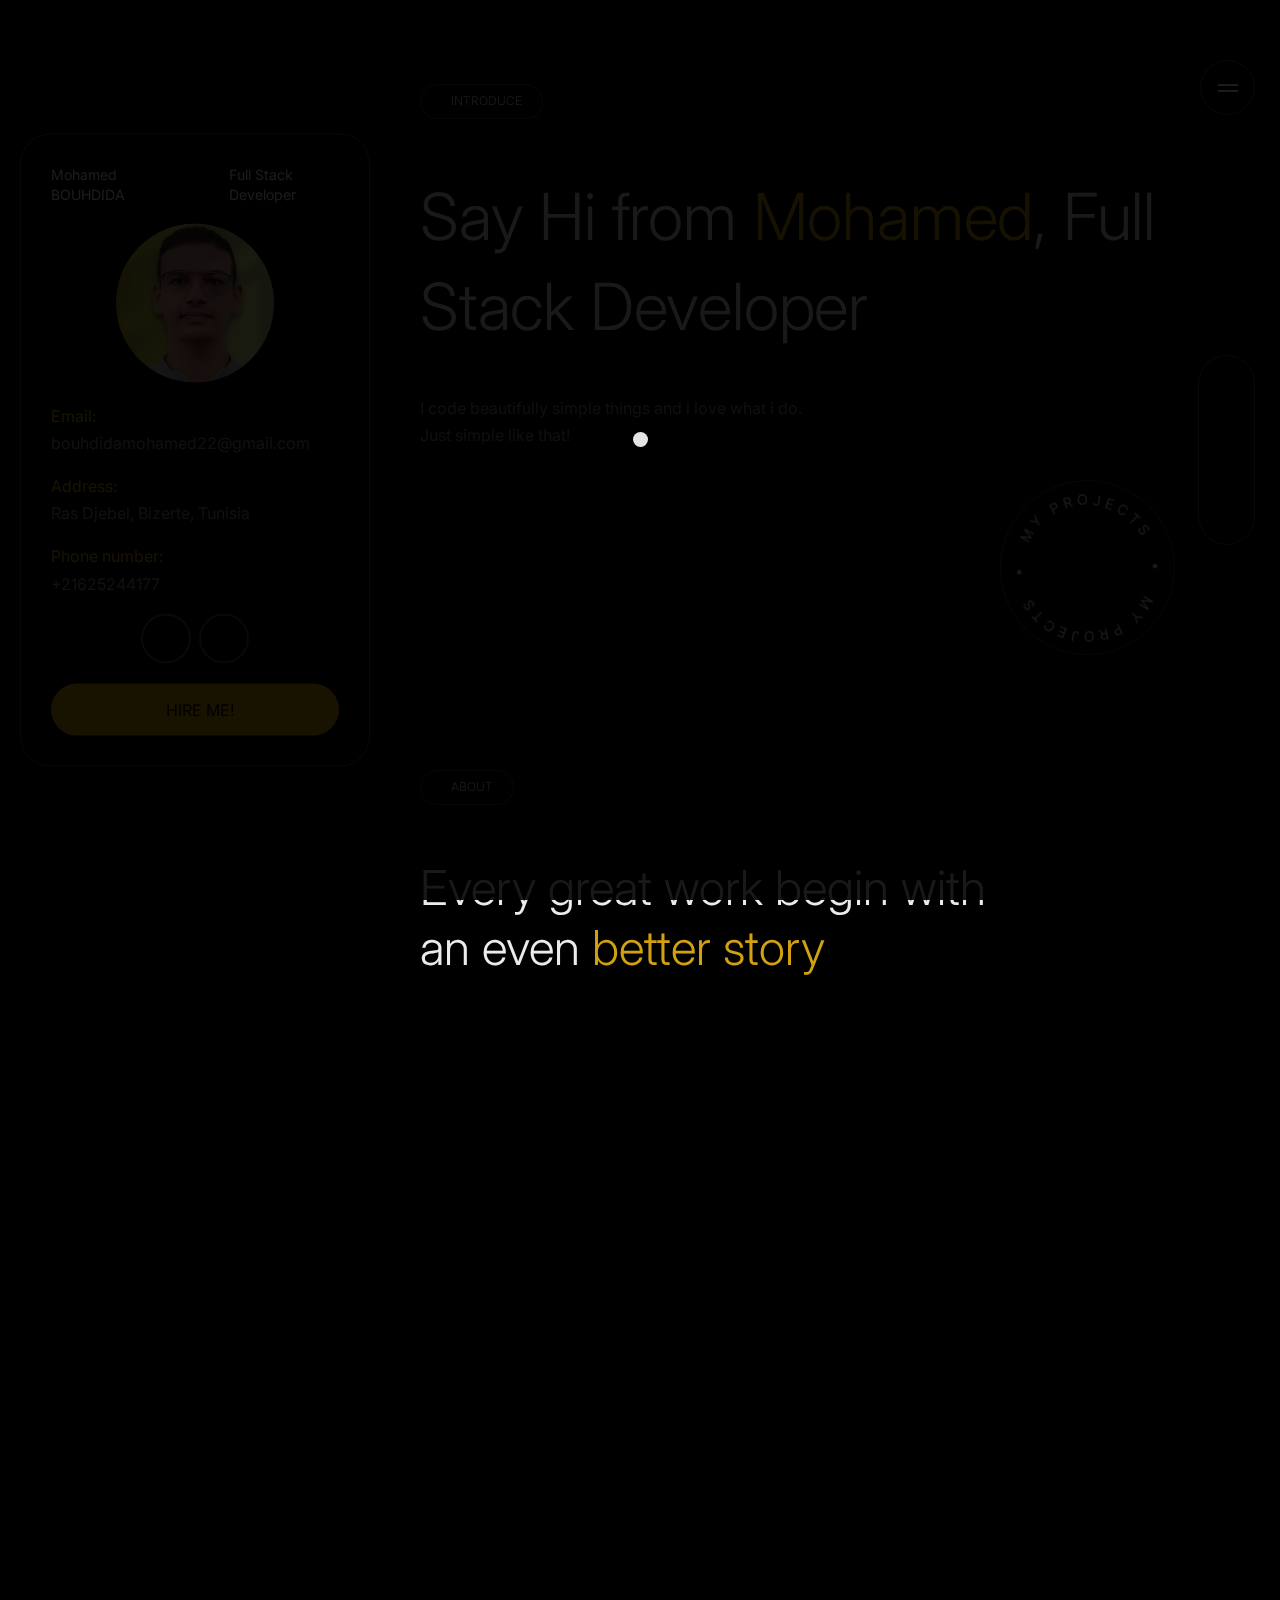
==== commit dbba431b: "add links" ====
--- a/index.html
+++ b/index.html
@@ -964,10 +964,11 @@
                 <div class="author d-flex align-items-center">
                   <div class="right">
 
-                    <h3 class="scroll-animation" data-animation="fade_from_bottom">Summer internship :</h3>
+                    <h3 id="summerInter2" class="scroll-animation" data-animation="fade_from_bottom">Summer internship :
+                    </h3>
                     <p class="designation company scroll-animation" data-animation="fade_from_bottom"><span>Sierra Bravo
                         Intelligence</span></p>
-                    <p class="designation date scroll-animation" data-animation="fade_from_bottom">Juillet 2023 - Aout
+                    <p class="designation date scroll-animation" data-animation="fade_from_bottom">July 2023 - Aout
                       2023 | 2 mois </p><br>
                     <p class="designation desciption scroll-animation" data-animation="fade_from_bottom">Integration of
                       modules into an information system and implementation of an automated DevOps integration process.
@@ -1303,10 +1304,11 @@
                 <div class="author d-flex align-items-center">
                   <div class="right">
 
-                    <h3 class="scroll-animation" data-animation="fade_from_bottom">Summer internship :</h3>
+                    <h3 id="summerInter1" class="scroll-animation" data-animation="fade_from_bottom">Summer internship :
+                    </h3>
                     <p class="designation company scroll-animation" data-animation="fade_from_bottom"><span>Designet
                         Agency</span></p>
-                    <p class="designation date scroll-animation" data-animation="fade_from_bottom">Juin 2022 - Juillet
+                    <p class="designation date scroll-animation" data-animation="fade_from_bottom">June 2022 - July
                       2022 | 2 mois </p><br>
                     <p class="designation desciption scroll-animation" data-animation="fade_from_bottom">Development of
                       a job posting
@@ -1630,7 +1632,7 @@
                   <div class="right">
                     <h1 class="scroll-animation" data-animation="fade_from_bottom">My <span>Projects</span></h1>
 
-                    <h3 id="coachify" class="scroll-animation" data-animation="fade_from_bottom">EduTrack:
+                    <h3 id="edutrack" class="scroll-animation" data-animation="fade_from_bottom">EduTrack:
                     </h3>
                     <p class="designation company scroll-animation" data-animation="fade_from_bottom"><span>November
                         2023 - Janvier 2024</span></p>
@@ -2108,7 +2110,7 @@
                     <h3 id="syndic-pro" class="scroll-animation" data-animation="fade_from_bottom">Syndic-Pro:
                     </h3>
                     <p class="designation company scroll-animation" data-animation="fade_from_bottom"><span>Mars
-                        2023 - Mai 2023</span></p>
+                        2023 - May 2023</span></p>
                     <p class="designation company scroll-animation" data-animation="fade_from_bottom"><span> Development
                         of a Syndicate and Co-Owners Management Application
 
@@ -2590,7 +2592,7 @@
                 <div class="author d-flex align-items-center">
                   <div class="right">
 
-                    <h3 id="coachify" class="scroll-animation" data-animation="fade_from_bottom">EventEase:
+                    <h3 id="eventEase" class="scroll-animation" data-animation="fade_from_bottom">EventEase:
                     </h3>
                     <p class="designation company scroll-animation" data-animation="fade_from_bottom"><span> A Web App
                         for Event Booking and Management
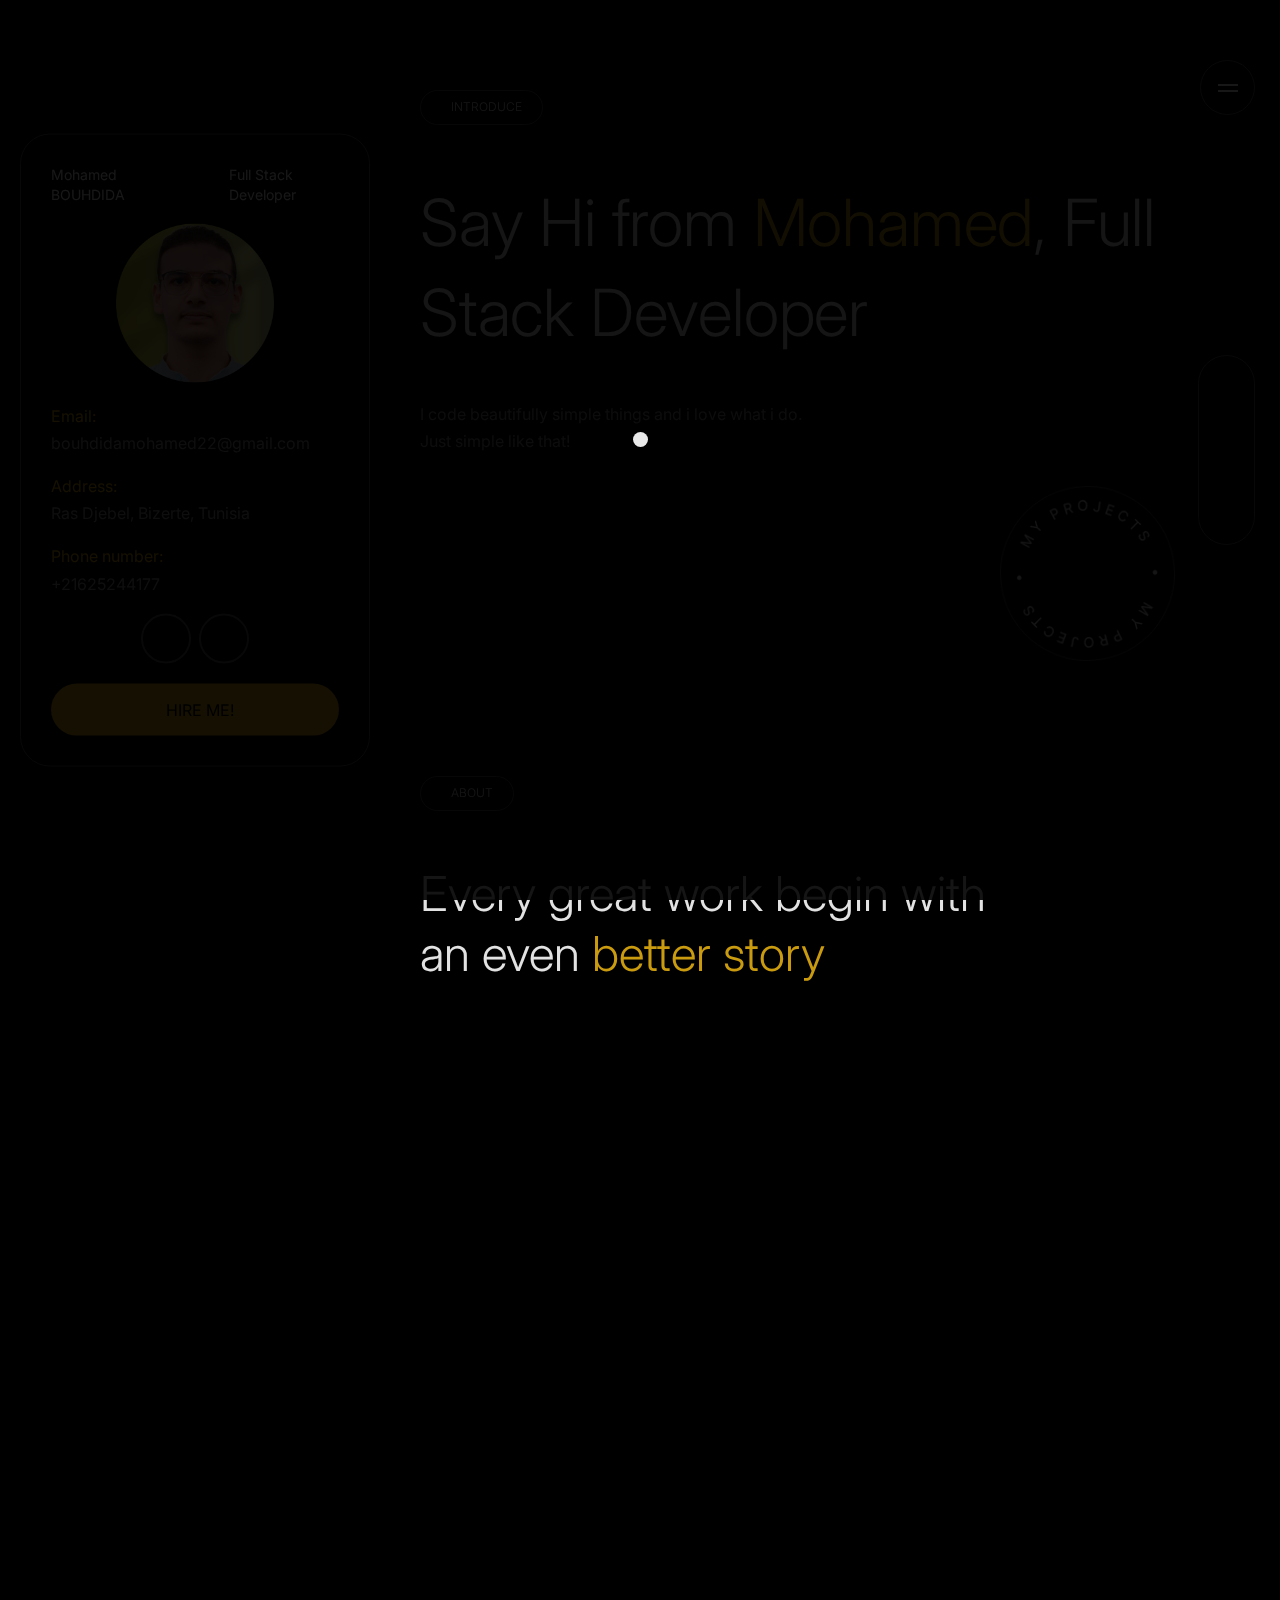
==== commit 6ca0cc97: "change profile pic for mb" ====
--- a/index.html
+++ b/index.html
@@ -182,7 +182,8 @@
             <span class="designation">Mohamed BOUHDIDA</span>
             <span class="designation">Full Stack Developer</span>
           </div>
-          <img class="me" src="assets/images/profil.jpg" alt="Me">
+          <img class="me" src="assets/images/profile-pic (6).png" alt="Me">
+
           <span class="contact">Email: </span>
           <p class="email"><a href="mailto:bouhdidamohamed22@gmail.com">bouhdidamohamed22@gmail.com</a></p>
           <span class="contact">Address: </span>
@@ -403,503 +404,9 @@
 
                     <div class="testimonial-item-inner portfolio-item">
                       <div class="portfolio-item-inner">
-                        <a href="assets/images/Capture.PNG" data-lightbox="example-2">
-                          <img src="assets/images/Capture.PNG" alt="portfolio">
-
-                        </a>
-                        <ul class="portfolio-categories ff" style="margin-top: 35px;">
-                          <li>
-                            <a>Angular</a>
-                          </li>
-                          <li>
-                            <a>Spring
-                              Boot</a>
-                          </li>
-                          <li>
-                            <a>MySql</a>
-                          </li>
-                          <li>
-                            <a>AWS S3</a>
-                          </li>
-                          <li>
-                            <a>Jira</a>
-                          </li>
-                          <li>
-                            <a>Scrum</a>
-                          </li>
-                          <li>
-                            <a>Git</a>
-                          </li>
-                          <li>
-                            <a>Swagger</a>
-                          </li>
-                          <li>
-                            <a>Intelligence Artificielle</a>
-                          </li>
-                          <li>
-                            <a>Web scrapping</a>
-                          </li>
-                        </ul>
-                      </div>
-
-                    </div>
-                  </div>
-                  <div class="testimonial-item portfolio-items">
-
-                    <div class="testimonial-item-inner portfolio-item">
-                      <div class="portfolio-item-inner item1">
-                        <a href="assets/images/Capture1.PNG" data-lightbox="example-2">
-
-                          <img src="assets/images/Capture1.PNG" alt="portfolio">
-                        </a>
-                        <ul class="portfolio-categories ff" style="margin-top: 35px;">
-                          <li>
-                            <a>Angular</a>
-                          </li>
-                          <li>
-                            <a>Spring
-                              Boot</a>
-                          </li>
-                          <li>
-                            <a>MySql</a>
-                          </li>
-                          <li>
-                            <a>AWS S3</a>
-                          </li>
-                          <li>
-                            <a>Jira</a>
-                          </li>
-                          <li>
-                            <a>Scrum</a>
-                          </li>
-                          <li>
-                            <a>Git</a>
-                          </li>
-                          <li>
-                            <a>Swagger</a>
-                          </li>
-                          <li>
-                            <a>Intelligence Artificielle</a>
-                          </li>
-                          <li>
-                            <a>Web scrapping</a>
-                          </li>
-                        </ul>
-                      </div>
-
-                    </div>
-                  </div>
-                  <div class="testimonial-item portfolio-items">
-
-                    <div class="testimonial-item-inner portfolio-item">
-                      <div class="portfolio-item-inner item2">
-                        <a href="assets/images/Capture3.PNG" data-lightbox="example-2">
-
-                          <img src="assets/images/Capture3.PNG" alt="portfolio">
-                        </a>
-                        <ul class="portfolio-categories ff" style="margin-top: 35px;">
-                          <li>
-                            <a>Angular</a>
-                          </li>
-                          <li>
-                            <a>Spring
-                              Boot</a>
-                          </li>
-                          <li>
-                            <a>MySql</a>
-                          </li>
-                          <li>
-                            <a>AWS S3</a>
-                          </li>
-                          <li>
-                            <a>Jira</a>
-                          </li>
-                          <li>
-                            <a>Scrum</a>
-                          </li>
-                          <li>
-                            <a>Git</a>
-                          </li>
-                          <li>
-                            <a>Swagger</a>
-                          </li>
-                          <li>
-                            <a>Intelligence Artificielle</a>
-                          </li>
-                          <li>
-                            <a>Web scrapping</a>
-                          </li>
-                        </ul>
-                      </div>
-
-                    </div>
-                  </div>
-                  <div class="testimonial-item portfolio-items">
-
-                    <div class="testimonial-item-inner portfolio-item">
-                      <div class="portfolio-item-inner item2">
-                        <a href="assets/images/Capture2.PNG" data-lightbox="example-2">
-
-                          <img src="assets/images/Capture2.PNG" alt="portfolio">
-                        </a>
-                        <ul class="portfolio-categories ff" style="margin-top: 35px;">
-                          <li>
-                            <a>Angular</a>
-                          </li>
-                          <li>
-                            <a>Spring
-                              Boot</a>
-                          </li>
-                          <li>
-                            <a>MySql</a>
-                          </li>
-                          <li>
-                            <a>AWS S3</a>
-                          </li>
-                          <li>
-                            <a>Jira</a>
-                          </li>
-                          <li>
-                            <a>Scrum</a>
-                          </li>
-                          <li>
-                            <a>Git</a>
-                          </li>
-                          <li>
-                            <a>Swagger</a>
-                          </li>
-                          <li>
-                            <a>Intelligence Artificielle</a>
-                          </li>
-                          <li>
-                            <a>Web scrapping</a>
-                          </li>
-                        </ul>
-                      </div>
-
-                    </div>
-                  </div>
-                  <div class="testimonial-item portfolio-items">
-
-                    <div class="testimonial-item-inner portfolio-item">
-                      <div class="portfolio-item-inner ">
-                        <a href="assets/images/Capture5.PNG" data-lightbox="example-2">
-
-                          <img src="assets/images/Capture5.PNG" alt="portfolio">
-                        </a>
-                        <ul class="portfolio-categories ff" style="margin-top: 35px;">
-                          <li>
-                            <a>Angular</a>
-                          </li>
-                          <li>
-                            <a>Spring
-                              Boot</a>
-                          </li>
-                          <li>
-                            <a>MySql</a>
-                          </li>
-                          <li>
-                            <a>AWS S3</a>
-                          </li>
-                          <li>
-                            <a>Jira</a>
-                          </li>
-                          <li>
-                            <a>Scrum</a>
-                          </li>
-                          <li>
-                            <a>Git</a>
-                          </li>
-                          <li>
-                            <a>Swagger</a>
-                          </li>
-                          <li>
-                            <a>Intelligence Artificielle</a>
-                          </li>
-                          <li>
-                            <a>Web scrapping</a>
-                          </li>
-                        </ul>
-                      </div>
-
-                    </div>
-                  </div>
-                  <div class="testimonial-item portfolio-items">
-
-                    <div class="testimonial-item-inner portfolio-item">
-                      <div class="portfolio-item-inner ">
-                        <a href="assets/images/Capture7.PNG" data-lightbox="example-2">
-
-                          <img src="assets/images/Capture7.PNG" alt="portfolio">
-                        </a>
-                        <ul class="portfolio-categories ff" style="margin-top: 35px;">
-                          <li>
-                            <a>Angular</a>
-                          </li>
-                          <li>
-                            <a>Spring
-                              Boot</a>
-                          </li>
-                          <li>
-                            <a>MySql</a>
-                          </li>
-                          <li>
-                            <a>AWS S3</a>
-                          </li>
-                          <li>
-                            <a>Jira</a>
-                          </li>
-                          <li>
-                            <a>Scrum</a>
-                          </li>
-                          <li>
-                            <a>Git</a>
-                          </li>
-                          <li>
-                            <a>Swagger</a>
-                          </li>
-                          <li>
-                            <a>Intelligence Artificielle</a>
-                          </li>
-                          <li>
-                            <a>Web scrapping</a>
-                          </li>
-                        </ul>
-                      </div>
-
-                    </div>
-                  </div>
-                  <div class="testimonial-item portfolio-items">
-
-                    <div class="testimonial-item-inner portfolio-item">
-                      <div class="portfolio-item-inner ">
-                        <a href="assets/images/Capture8.PNG" data-lightbox="example-2">
-
-                          <img src="assets/images/Capture8.PNG" alt="portfolio">
-                        </a>
-                        <ul class="portfolio-categories ff" style="margin-top: 35px;">
-                          <li>
-                            <a>Angular</a>
-                          </li>
-                          <li>
-                            <a>Spring
-                              Boot</a>
-                          </li>
-                          <li>
-                            <a>MySql</a>
-                          </li>
-                          <li>
-                            <a>AWS S3</a>
-                          </li>
-                          <li>
-                            <a>Jira</a>
-                          </li>
-                          <li>
-                            <a>Scrum</a>
-                          </li>
-                          <li>
-                            <a>Git</a>
-                          </li>
-                          <li>
-                            <a>Swagger</a>
-                          </li>
-                          <li>
-                            <a>Intelligence Artificielle</a>
-                          </li>
-                          <li>
-                            <a>Web scrapping</a>
-                          </li>
-                        </ul>
-                      </div>
-
-                    </div>
-                  </div>
-                  <div class="testimonial-item portfolio-items">
-
-                    <div class="testimonial-item-inner portfolio-item">
-                      <div class="portfolio-item-inner ">
-                        <a href="assets/images/Capture4.PNG" data-lightbox="example-2">
-
-                          <img src="assets/images/Capture4.PNG" alt="portfolio">
-                        </a>
-                        <ul class="portfolio-categories ff" style="margin-top: 35px;">
-                          <li>
-                            <a>Angular</a>
-                          </li>
-                          <li>
-                            <a>Spring
-                              Boot</a>
-                          </li>
-                          <li>
-                            <a>MySql</a>
-                          </li>
-                          <li>
-                            <a>AWS S3</a>
-                          </li>
-                          <li>
-                            <a>Jira</a>
-                          </li>
-                          <li>
-                            <a>Scrum</a>
-                          </li>
-                          <li>
-                            <a>Git</a>
-                          </li>
-                          <li>
-                            <a>Swagger</a>
-                          </li>
-                          <li>
-                            <a>Intelligence Artificielle</a>
-                          </li>
-                          <li>
-                            <a>Web scrapping</a>
-                          </li>
-                        </ul>
-                      </div>
-
-                    </div>
-                  </div>
-                  <div class="testimonial-item portfolio-items">
-
-                    <div class="testimonial-item-inner portfolio-item">
-                      <div class="portfolio-item-inner ">
-                        <a href="assets/images/Capture6.PNG" data-lightbox="example-2">
-
-                          <img src="assets/images/Capture6.PNG" alt="portfolio">
-                        </a>
-                        <ul class="portfolio-categories ff" style="margin-top: 35px;">
-                          <li>
-                            <a>Angular</a>
-                          </li>
-                          <li>
-                            <a>Spring
-                              Boot</a>
-                          </li>
-                          <li>
-                            <a>MySql</a>
-                          </li>
-                          <li>
-                            <a>AWS S3</a>
-                          </li>
-                          <li>
-                            <a>Jira</a>
-                          </li>
-                          <li>
-                            <a>Scrum</a>
-                          </li>
-                          <li>
-                            <a>Git</a>
-                          </li>
-                          <li>
-                            <a>Swagger</a>
-                          </li>
-                          <li>
-                            <a>Intelligence Artificielle</a>
-                          </li>
-                          <li>
-                            <a>Web scrapping</a>
-                          </li>
-                        </ul>
-                      </div>
-
-                    </div>
-                  </div>
-                  <div class="testimonial-item portfolio-items">
-
-                    <div class="testimonial-item-inner portfolio-item">
-                      <div class="portfolio-item-inner ">
-                        <a href="assets/images/Capture9.PNG" data-lightbox="example-2">
-
-                          <img src="assets/images/Capture9.PNG" alt="portfolio">
-                        </a>
-                        <ul class="portfolio-categories ff" style="margin-top: 35px;">
-                          <li>
-                            <a>Angular</a>
-                          </li>
-                          <li>
-                            <a>Spring
-                              Boot</a>
-                          </li>
-                          <li>
-                            <a>MySql</a>
-                          </li>
-                          <li>
-                            <a>AWS S3</a>
-                          </li>
-                          <li>
-                            <a>Jira</a>
-                          </li>
-                          <li>
-                            <a>Scrum</a>
-                          </li>
-                          <li>
-                            <a>Git</a>
-                          </li>
-                          <li>
-                            <a>Swagger</a>
-                          </li>
-                          <li>
-                            <a>Intelligence Artificielle</a>
-                          </li>
-                          <li>
-                            <a>Web scrapping</a>
-                          </li>
-                        </ul>
-                      </div>
-
-                    </div>
-                  </div>
-                  <div class="testimonial-item portfolio-items">
-                    <div class="testimonial-item-inner portfolio-item">
-                      <div class="portfolio-item-inner ">
-                        <a href="assets/images/Capture10.PNG" data-lightbox="example-2">
-
-                          <img src="assets/images/Capture10.PNG" alt="portfolio">
-                        </a>
-                        <ul class="portfolio-categories ff" style="margin-top: 35px;">
-                          <li>
-                            <a>Angular</a>
-                          </li>
-                          <li>
-                            <a>Spring
-                              Boot</a>
-                          </li>
-                          <li>
-                            <a>MySql</a>
-                          </li>
-                          <li>
-                            <a>AWS S3</a>
-                          </li>
-                          <li>
-                            <a>Jira</a>
-                          </li>
-                          <li>
-                            <a>Scrum</a>
-                          </li>
-                          <li>
-                            <a>Git</a>
-                          </li>
-                          <li>
-                            <a>Swagger</a>
-                          </li>
-                          <li>
-                            <a>Intelligence Artificielle</a>
-                          </li>
-                          <li>
-                            <a>Web scrapping</a>
-                          </li>
-                        </ul>
-                      </div>
-
-                    </div>
-                  </div>
-                  <div class="testimonial-item portfolio-items">
-
-                    <div class="testimonial-item-inner portfolio-item">
-                      <div class="portfolio-item-inner ">
-                        <a href="assets/images/Capture11.PNG" data-lightbox="example-2">
-
-                          <img src="assets/images/Capture11.PNG" alt="portfolio">
+                        <a href="assets/images/ESG.png.PNG" data-lightbox="example-2">
+                          <img src="assets/images/ESG.png" alt="portfolio">
+
                         </a>
                         <ul class="portfolio-categories ff" style="margin-top: 35px;">
                           <li>
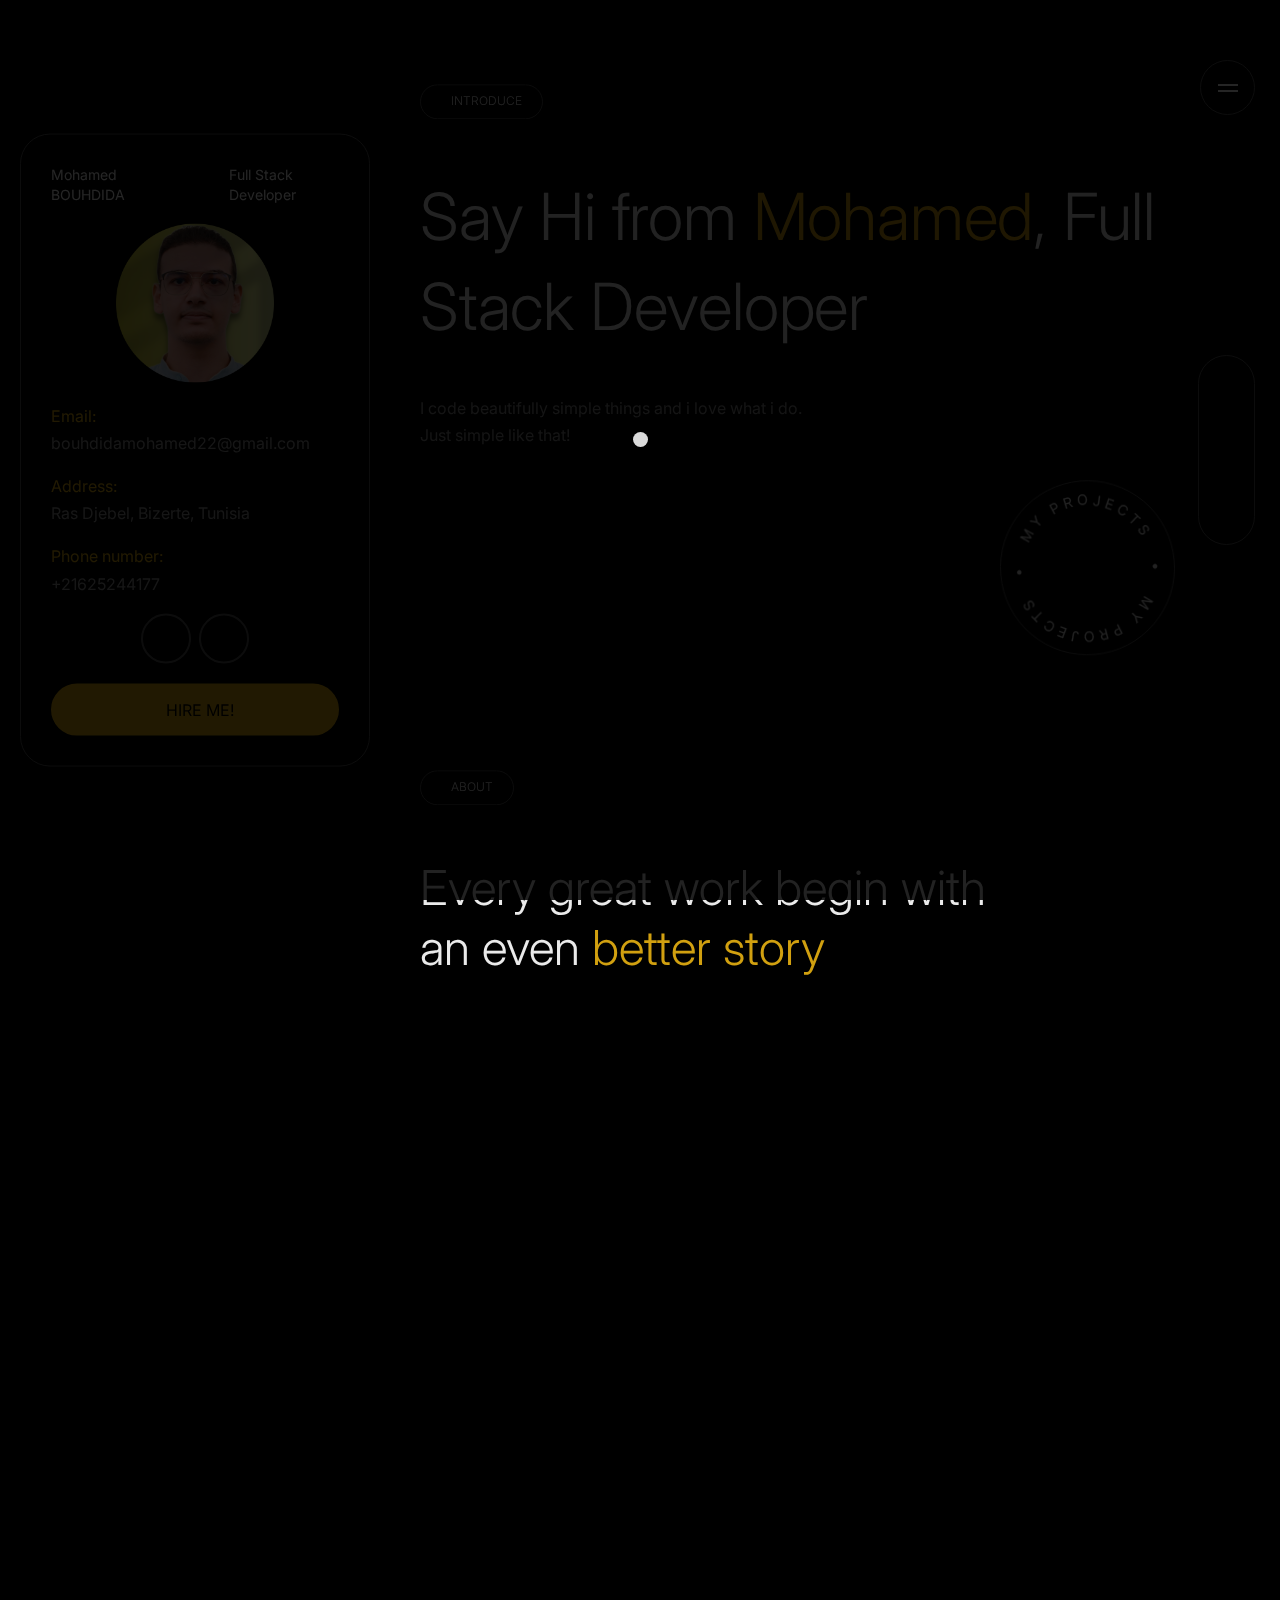
==== commit cc2c06e8: "change about pragraph" ====
--- a/index.html
+++ b/index.html
@@ -236,9 +236,9 @@
                   an even <span>better story</span></h1>
               </div>
               <!-- Introduction and Objectives -->
-              <p class="scroll-animation" data-animation="fade_from_bottom">I'm a second-year engineering student at
-                University Sesame, currently seeking an internship as a full stack developer. With experience in
-                front-end and back-end technologies. I'm skilled in developing
+              <p class="scroll-animation" data-animation="fade_from_bottom">
+                I hold a degree in Computer Science Engineering from Sesame University, and I am seeking a job as a
+                full-stack developer. I'm skilled in developing
                 and maintaining web applications. I'm a detail-oriented problem-solver and a team player committed to
                 delivering high-quality solutions.</p>
             </div>
@@ -257,13 +257,11 @@
                 <div class="item scroll-animation" data-animation="fade_from_right">
                   <span class="date">2021 - Present</span>
                   <h2>Higher School of Applied Sciences and Management <br>-Sesame University-</h2>
-                  <p>Software engineering</p>
 
                 </div>
                 <div class="item scroll-animation" data-animation="fade_from_right">
                   <span class="date">2018 - 2021</span>
                   <h2>Higher Institute of Technological Studies of Bizerte <br>-ISET Bizerte-</h2>
-                  <p>Applied Degree in Mechanical engineering</p>
 
                 </div>
 
